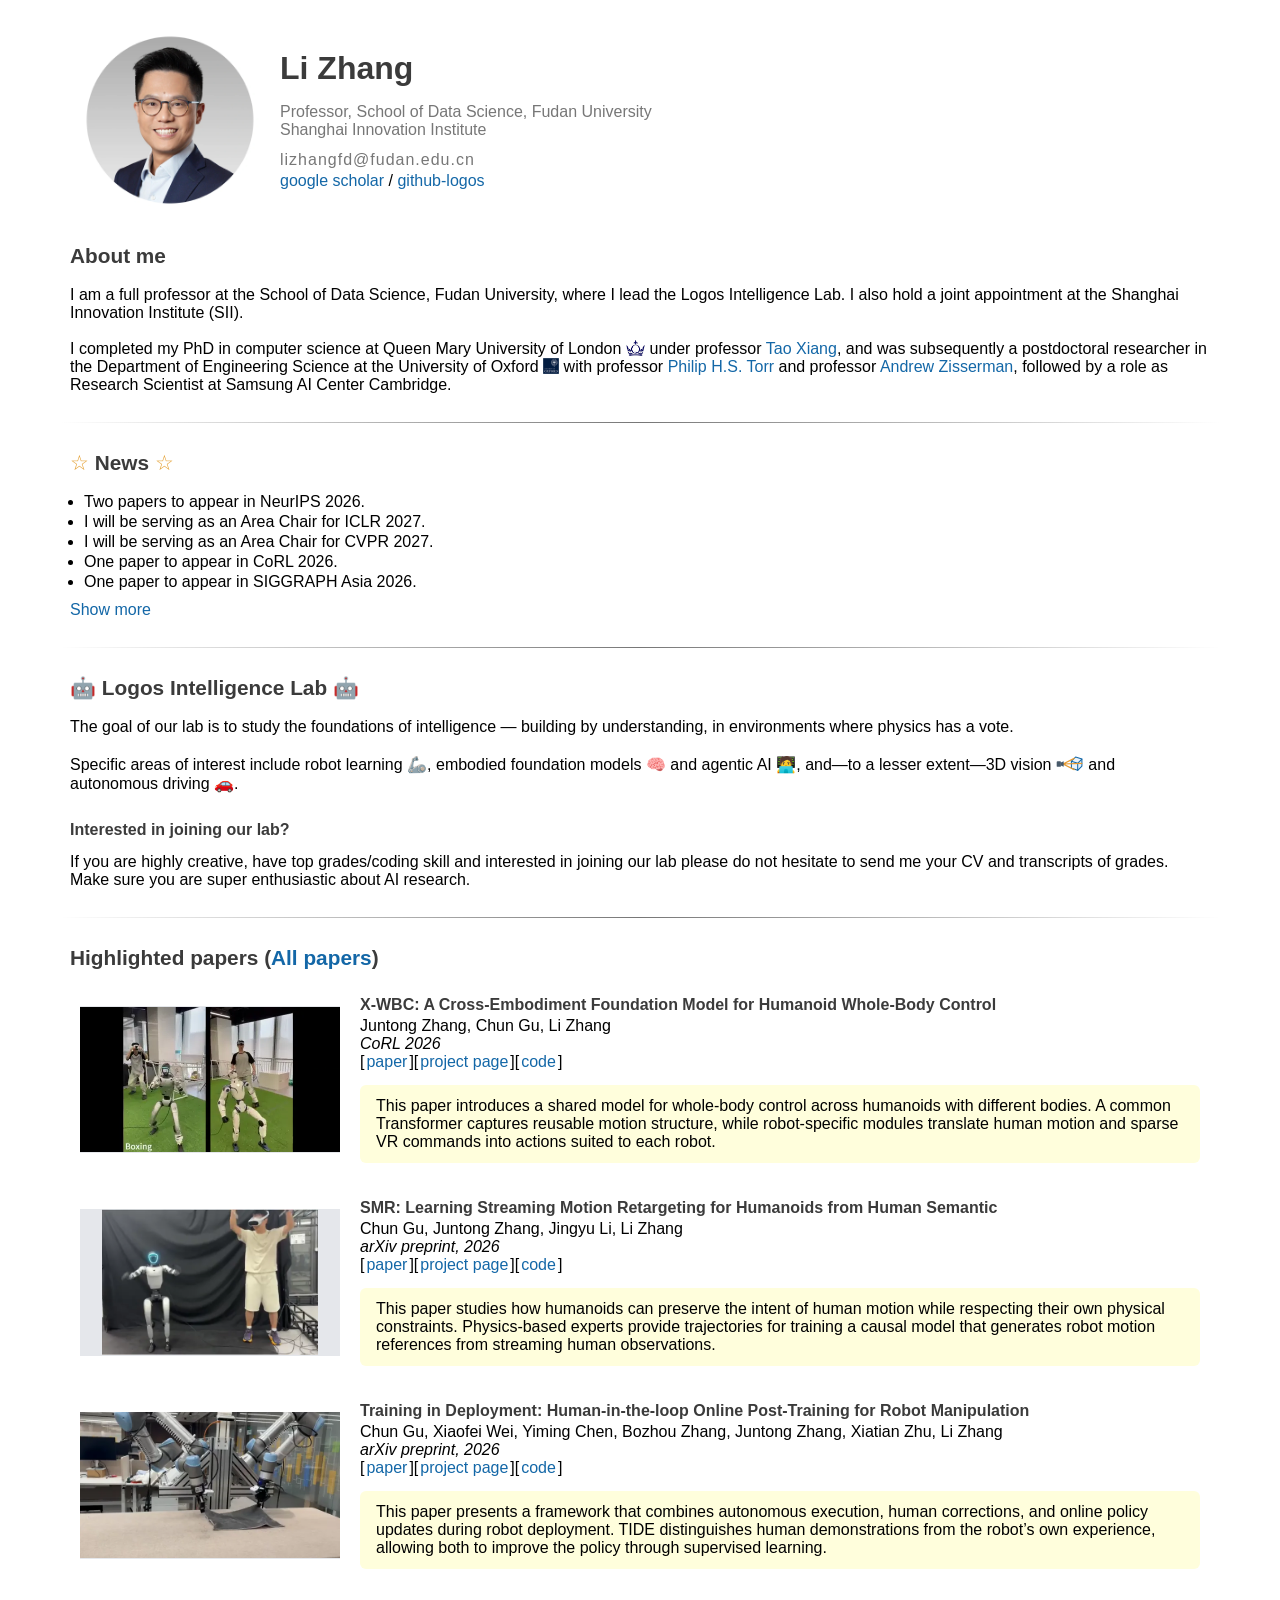
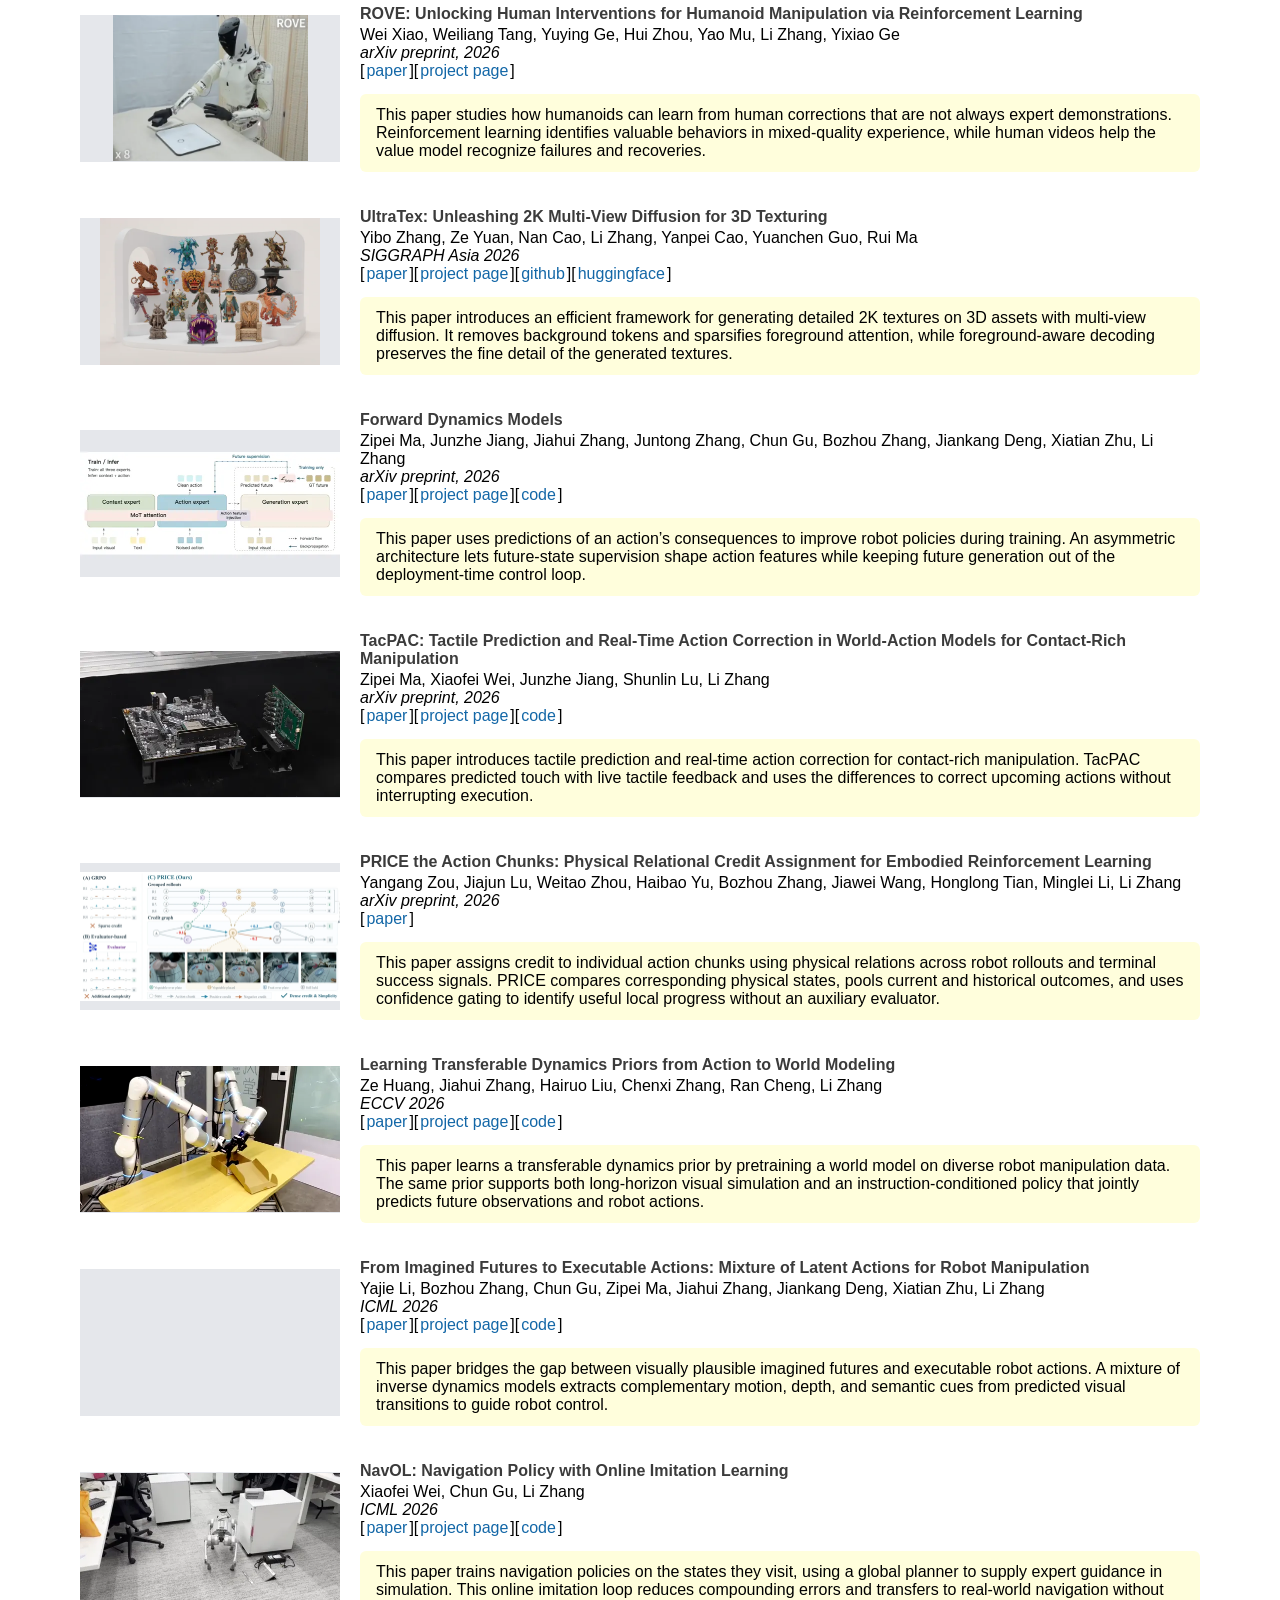
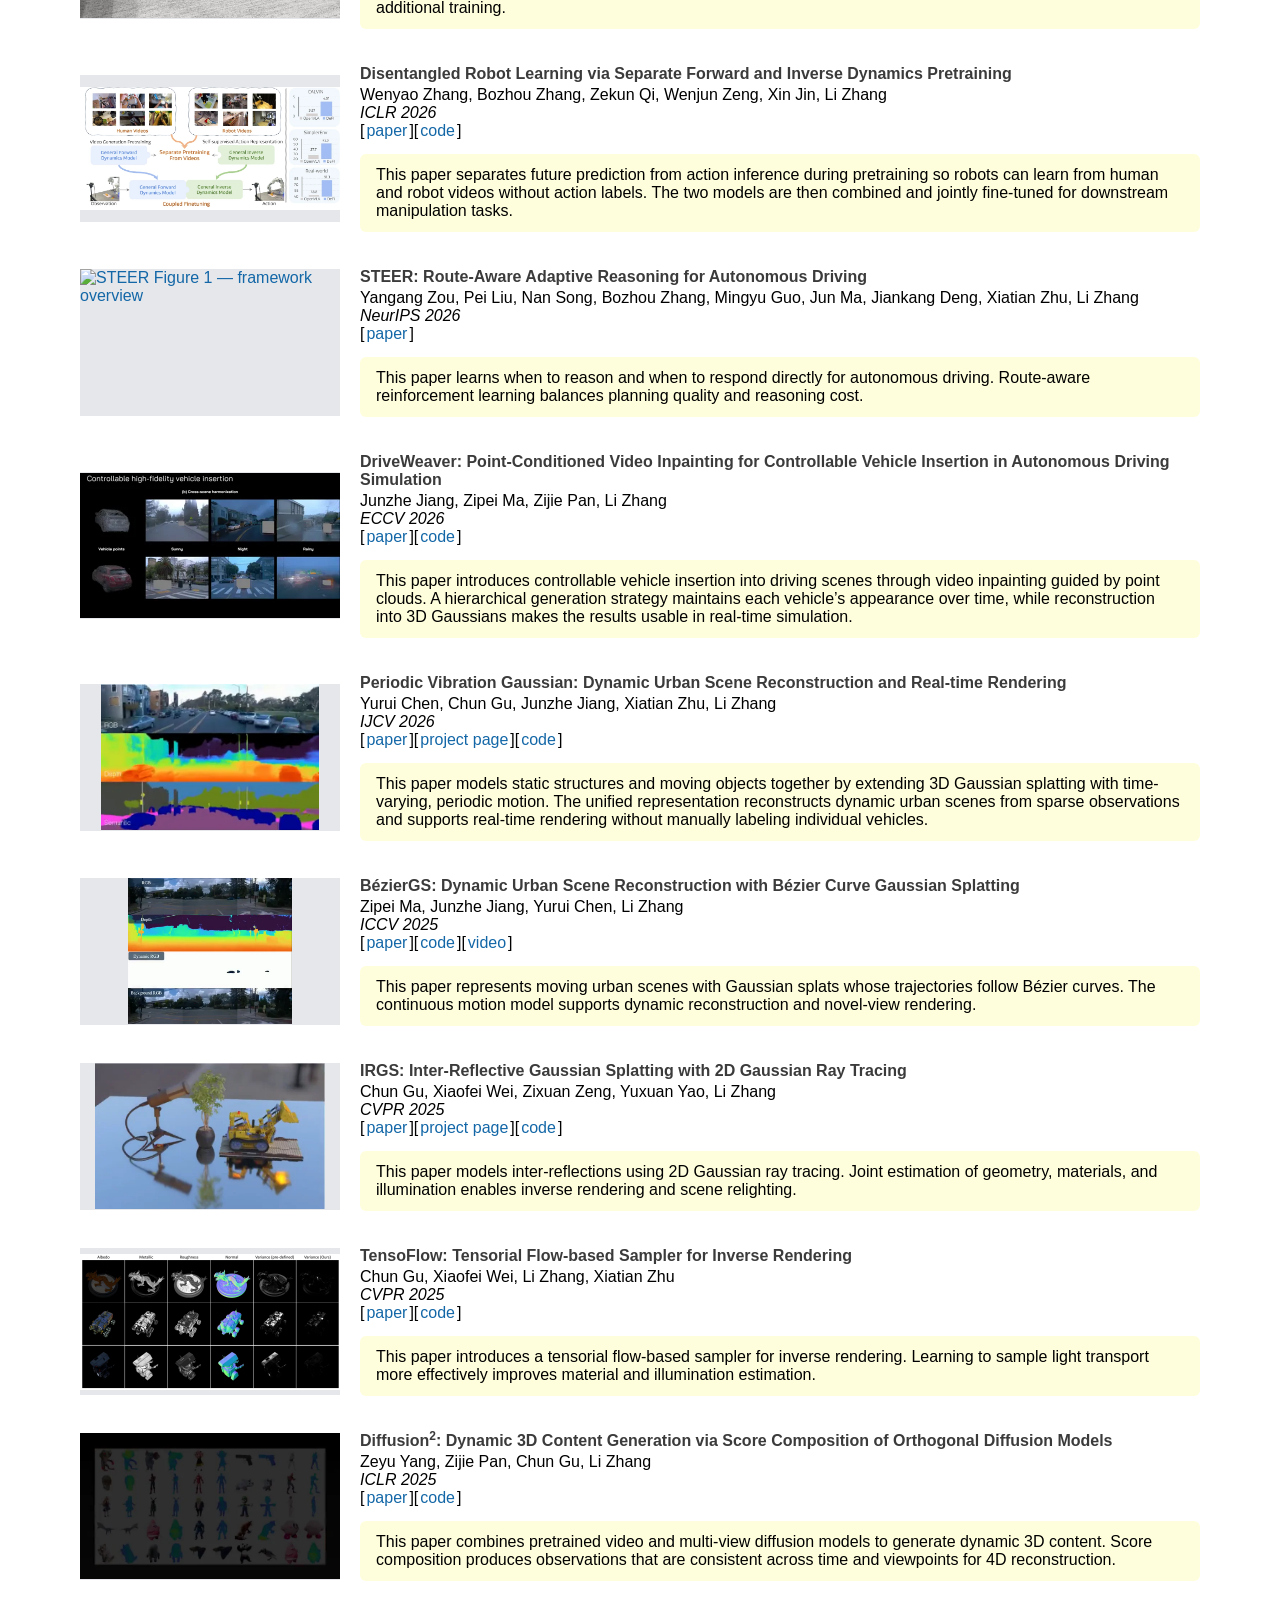
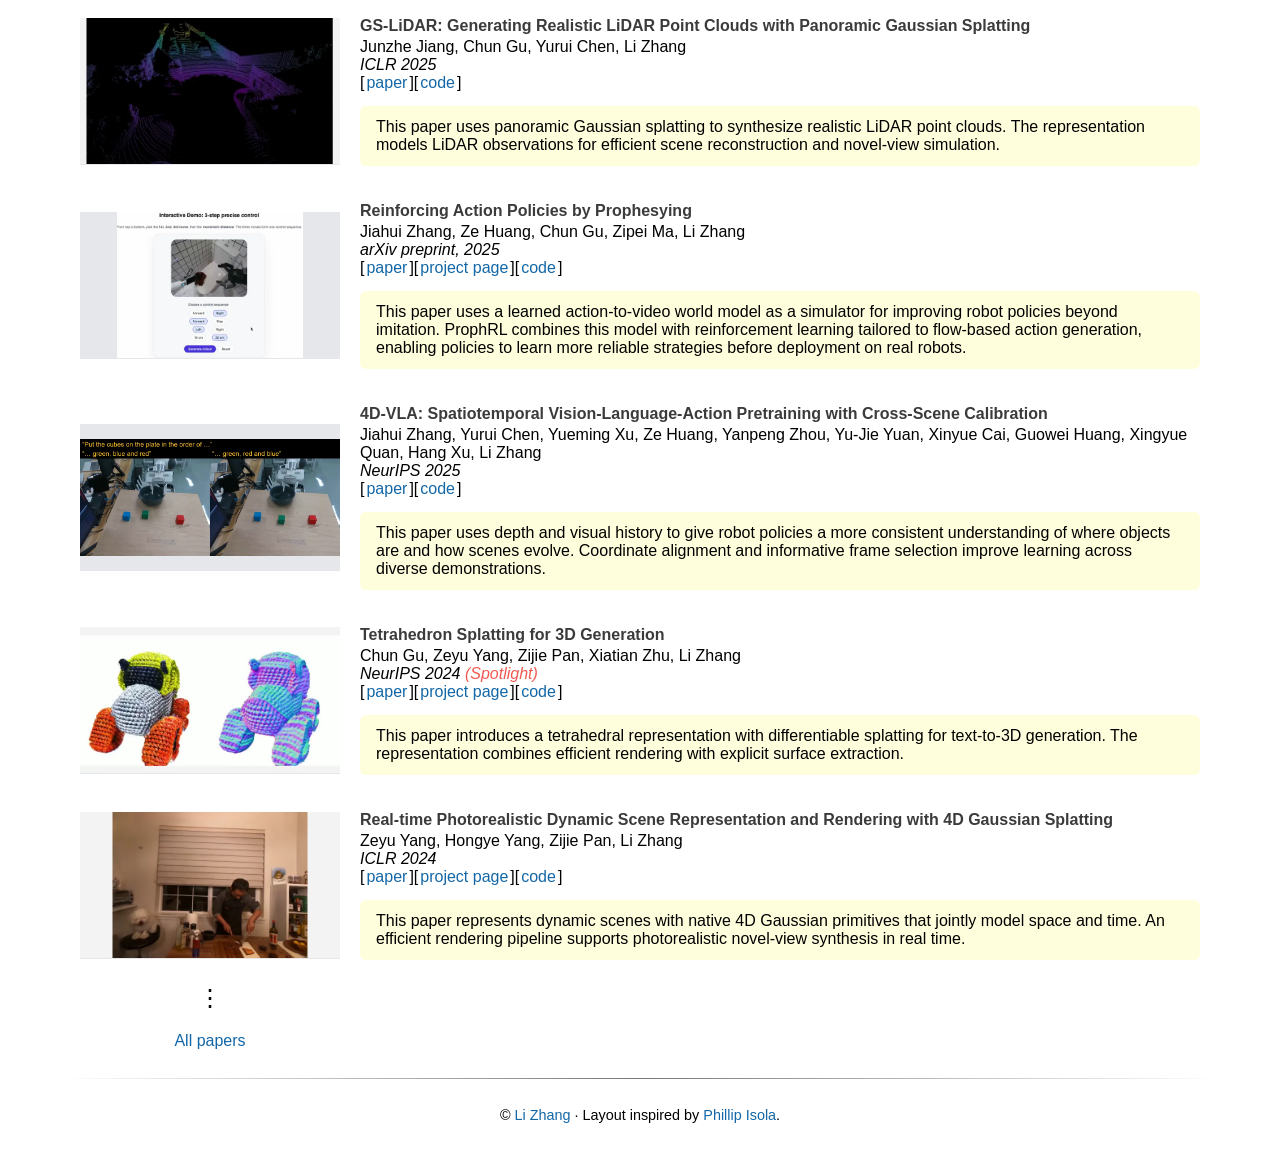
==== index.html @ 62f28c22 "Load video previews only when visible and update TensoFlow rendering" ====
<!doctype html>
<html lang="en">
<head>
<meta charset="utf-8"> <meta http-equiv="X-UA-Compatible" content="IE=edge"> <meta name="viewport" content="width=device-width, initial-scale=1.0">
<title> Li Zhang </title>
<meta name="description" content="Li Zhang, Professor at Fudan University and Shanghai Innovation Institute. Research in robotics, physical AI, and embodied intelligence.">
<meta name="HandheldFriendly" content="True">
<meta name="MobileOptimized" content="320">
<link rel="stylesheet" href="css/bootstrap.min.css">
<link rel="stylesheet" href="css/style.css?v=fdm-hover-20261022">
<link rel="shortcut icon" type="image/png" href="https://www.campaign.ox.ac.uk/image/oxford-logo.png">
<script src="js/publication-previews.js?v=visible-20261109" defer></script>
</head>

<body>
<main id="home" class="container-fluid homepage">
  <header class="profile" aria-label="Li Zhang's profile">
    <span class="profile-photo">
      <img class="profile-photo-original" src="assets/li-zhang.webp" alt="Li Zhang" width="180" height="180" fetchpriority="high">
      <img class="profile-photo-hover" src="assets/li-zhang-hover.png" alt="" aria-hidden="true" width="180" height="180">
    </span>
    <div class="profile-heading">
      <h1>Li Zhang</h1>
      <p class="profile-affiliation">Professor, School of Data Science, Fudan University<br>Shanghai Innovation Institute</p>
      <a class="profile-email" href="mailto:lizhangfd@fudan.edu.cn">lizhangfd@fudan.edu.cn</a>
      <nav class="profile-links" aria-label="Contact and profiles">
        <a href="https://scholar.google.com/citations?user=-wOTCE8AAAAJ&amp;hl=en" target="_blank" rel="noopener noreferrer">google scholar</a> / <a href="https://github.com/LogosIntelligenceLab" target="_blank" rel="noopener noreferrer">github-logos</a>
      </nav>
    </div>
  </header>
  <section class="about" aria-labelledby="about-heading">
    <h2 id="about-heading">About me</h2>
    <p>I am a full professor at the School of Data Science, Fudan University, where I lead the Logos Intelligence Lab. I also hold a joint appointment at the Shanghai Innovation Institute (SII).</p>
    <p>I completed my PhD in computer science at Queen Mary University of London <img class="institution-logo" src="assets/institutions/qmul-logo-cropped.svg" alt="Queen Mary University of London logo" width="19" height="16"> under professor <a href="https://scholar.google.com/citations?user=MeS5d4gAAAAJ&hl=en" target="_blank" rel="noopener noreferrer">Tao Xiang</a>, and was subsequently a postdoctoral researcher in the Department of Engineering Science at the University of Oxford <img class="institution-logo" src="assets/institutions/oxford-logo.png" alt="University of Oxford logo" width="16" height="16"> with professor <a href="https://scholar.google.com/citations?user=kPxa2w0AAAAJ&hl=en" target="_blank" rel="noopener noreferrer">Philip H.S. Torr</a> and professor <a href="https://scholar.google.com/citations?user=UZ5wscMAAAAJ&hl=en" target="_blank" rel="noopener noreferrer">Andrew Zisserman</a>, followed by a role as Research Scientist at Samsung AI Center Cambridge.</p>
  </section>
  <hr>
  <section class="news" aria-labelledby="news-heading">
    <h2 id="news-heading"><span aria-hidden="true">☆</span> News <span aria-hidden="true">☆</span></h2>
    <ul class="news-list">
      <li>Two papers to appear in NeurIPS 2026.</li>
      <li>I will be serving as an Area Chair for ICLR 2027.</li>
      <li>I will be serving as an Area Chair for CVPR 2027.</li>
      <li>One paper to appear in CoRL 2026.</li>
      <li>One paper to appear in SIGGRAPH Asia 2026.</li>
    </ul>
    <details class="news-more" id="news-more">
      <summary><span class="when-closed">Show more</span><span class="when-open">Show less</span></summary>
      <ul class="news-list">
      <li>I will be serving as a Senior Program Committee for AAAI 2027.</li>
      <li>I will be serving as an Area Chair for WACV 2026.</li>
      <li>Five papers to appear in ECCV 2026.</li>
      <li>Two papers to appear in ICML 2026.</li>
      <li>Two papers to appear in CVPR 2026.</li>
      <li>Three papers to appear in ICRA 2026.</li>
      <li>Three papers to appear in ICLR 2026.</li>
      <li>Two papers <a href="https://github.com/LogosIntelligenceLab/PVG" target="_blank" rel="noopener noreferrer">PVG</a> and <a href="https://github.com/LogosIntelligenceLab/PARTNER" target="_blank" rel="noopener noreferrer">PARTNER</a> are accepted by IJCV.</li>
      <li>I will be serving as an Area Chair for ECCV 2026.</li>
      <li>Our work <a href="https://github.com/LogosIntelligenceLab/Efficient4D" target="_blank" rel="noopener noreferrer">Efficient4D</a> is accepted by IJCV.</li>
      <li>One paper to appear in AAAI 2026.</li>
      <li>Our work <a href="https://brain-3d.github.io/" target="_blank" rel="noopener noreferrer">Brain3D</a> is accepted by IJCV.</li>
      <li>Five papers to appear in NeurIPS 2025.</li>
      <li>Our work <a href="https://github.com/LogosIntelligenceLab/RoadNet" target="_blank" rel="noopener noreferrer">RoadNetTransformer</a> is accepted by TPAMI.</li>
      <li>I will be serving as an Area Chair for CVPR 2026.</li>
      </ul>
    </details>
<!-- <li> Promoted to Full Professor in December 2024.</li>  -->
<!-- <li> One paper to appear in ACM MM 2025.</li>
<li> Two papers to appear in ICCV 2025.</li>
<li> One paper to appear in ACL 2025.</li>
<li> Our work <a href="https://github.com/LogosIntelligenceLab/DeepInteraction" target="_blank" rel="noopener noreferrer">DeepInteraction++</a> is accepted by TPAMI.
<li> Elsevier Highly Cited Chinese Researchers.</li>
<li> Our work <a href="https://arxiv.org/abs/2404.14671" target="_blank" rel="noopener noreferrer">LaneCorrect</a> is accepted by IJCV.
<li> Five papers to appear in CVPR 2025.</li>
<li> Our work <a href="https://github.com/LogosIntelligenceLab/PDS" target="_blank" rel="noopener noreferrer">PDS</a> is accepted by IJCV.
<li> I will be serving as an Area Chair for <a href="https://neurips.cc/" target="_blank" rel="noopener noreferrer">NeurIPS 2025</a>.</li>
<li> Our work on autonomous driving simulation <a href="https://logosintelligencelab.github.io/S-NeRF/" target="_blank" rel="noopener noreferrer">S-NeRF++</a> is accepted by IEEE TPAMI.</li>
<li> Four papers to appear in ICLR 2025.</li>
<li> Our work <a href="https://arxiv.org/abs/2301.13156" target="_blank" rel="noopener noreferrer">SeaFormer++</a> is accepted by IJCV.
<li> One paper to appear in ICASSP 2025.</li>
<li> Five papers (2 Spotlights and 3 Posters) to appear in NeurIPS 2024.</li>
<li> I will be serving as an Area Chair for <a href="https://cvpr.thecvf.com" target="_blank" rel="noopener noreferrer">CVPR 2025</a>.</li>  -->
<!-- <li> Three papers to appear in ECCV 2024.</li>
<li> Our work <a href="https://github.com/LogosIntelligenceLab/SETR" target="_bla nk">SETR</a> is accepted by IJCV.</li>
<li> One paper to appear in IROS 2024 as oral presentation. </li>
<li> Two papers are accepted by IEEE RAL. </li>
<li> I will be serving as an Area Chair for <a href="https://nips.cc/" target="_blank" rel="noopener noreferrer">NeurIPS 2024</a>.</li>
<li> Our work <a href="https://github.com/LogosIntelligenceLab/SOFT" target="_blank" rel="noopener noreferrer">SOFT</a> is accepted by IJCV.</li>
<li> Three papers to appear in ICLR 2024.</li>
<li> Appointed as Associate Editor (AE) for Pattern Recognition.</li>
<li> Two papers (1 Oral and 1 Poster) to appear in AAAI 2024.</li> 	 -->
<!-- <li> Two papers (1 Oral and 1 Poster) to appear in ICCV 2023.</li>
<li> I will be serving as an Area Chair for <a href="https://cvpr.thecvf.com/Conferences/2024" target="_blank" rel="noopener noreferrer">CVPR 2024</a>.</li>
<li> One paper to appear in IROS 2023.</li>
<li> One paper is accepted by Machine Vision and Applications.</li>
<li> I will be serving as an Area Chair for <a href="https://nips.cc/" target="_blank" rel="noopener noreferrer">NeurIPS 2023</a>.</li>
<li> Two papers (1 Highlight and 1 Poster) to appear in CVPR 2023.</li>
<li> Two papers to appear in ICLR 2023.</li>
<li> <font color="#FF0000">Call for papers!</font> We are orgnising a <a href="https://e2ead.github.io/2023.html" target="_blank" rel="noopener noreferrer">CVPR 2023 workshop</a> on End-to-End Autonomous Driving: Perception, Prediction, Planning and Simulation.</li>
<li> One paper (Oral) to appear in AAAI 2023.</li>
<li> I will be serving as an Area Chair for <a href="https://cvpr2023.thecvf.com" target="_blank" rel="noopener noreferrer">CVPR 2023</a>.</li>
<li> I will be talking at <a href="https://ccai.caai.cn/#guest" target="_blank" rel="noopener noreferrer">CCAI</a> 2022 and <a href="http://www.prcv.cn/web/#/home" target="_blank" rel="noopener noreferrer">PRCV</a> 2022.</li>
<li> One paper (Spotlight) to appear in NeurIPS 2022.</li>
<li> Our work <a href="https://github.com/LogosIntelligenceLab/DGMN2" target="_blank" rel="noopener noreferrer">DGMN</a> is accepted by IEEE TPAMI.</li>
<li> Four papers to appear in ECCV 2022.</li>
<li> Our DeepInteraction is ranked 1st at the <span class="distinction">nuScenes 3D detection</span> <a href="https://nuscenes.org/object-detection?externalData=all&mapData=all&modalities=Any" target="_blank" rel="noopener noreferrer">leaderboard</a>.</li>
<li> Our work SiamMask is accepted by IEEE TPAMI.</li>
<li> One paper to appear in CVPR 2022.</li>
<li> Our work <a href="https://logosintelligencelab.github.io/SETR/" target="_blank" rel="noopener noreferrer">SETR</a> is ranked second at the <a href="https://resources.paperdigest.org/2022/02/most-influential-cvpr-papers-2022-02/" target="_blank" rel="noopener noreferrer">most influential CVPR papers</a>.</li>
<li> Two papers (1 Spotlight and 1 Poster) to appear in NeurIPS 2021.</li>  -->
<!-- <li> Three papers to appear in ICCV 2021.</li>
<li> Two papers are accepted by IEEE TIP.</li>
<li> One paper is accepted by IEEE TPAMI.</li>
<li> Elected to the <span class="distinction">Shanghai Science & Technology 35 Under 35</span>.</li>
<li> Four papers to appear in CVPR 2021.</li>  -->
<!-- <li> Rank 1st on the test set of <a href="http://sceneparsing.csail.mit.edu/eval/leaderboard.php" target="_blank" rel="noopener noreferrer">MIT Scene Parsing Benchmark ADE20K</a>.</li>
<li> One paper to appear in AAAI 2021.</li>
<li> Two papers (1 Oral and 1 Poster) to appear in ACCV 2020.</li>
<li> One paper to appear in ACM MM 2020.</li>
<li> Three papers (1 Spotlight and 2 Posters) to appear in ECCV 2020.</li>
<li> Our team (SAIC, Cambridge) win 3rd (Seen) and 6th (Unseen) in <a href="https://epic-kitchens.github.io/2020-55.html#results" target="_blank" rel="noopener noreferrer">EPIC-Kitchens challenges 2020</a>.</li>
<li> Four papers (1 Oral and 3 Posters) to appear in CVPR 2020.</li>  -->
  </section>
  <hr>
  <section class="research-group" id="ResearchGroup" aria-labelledby="group-heading">
    <h2 id="group-heading"><span aria-hidden="true">🤖</span> Logos Intelligence Lab <span aria-hidden="true">🤖</span></h2>
    <p>The goal of our lab is to study the foundations of intelligence — building by understanding, in environments where physics has a vote.</p>
    <p>Specific areas of interest include <span class="interest-topic">robot learning <span aria-hidden="true">🦾</span></span>, embodied foundation <span class="interest-topic">models <span aria-hidden="true">🧠</span></span> and <span class="interest-topic">agentic AI <span aria-hidden="true">🧑‍💻</span></span>, and—to a lesser extent—<span class="interest-topic">3D vision <img class="interest-nerf" src="assets/nerf-rays.svg" alt="" aria-hidden="true" width="28" height="20"></span> and <span class="interest-topic">autonomous driving <span aria-hidden="true">🚗</span></span>.</p>
    <div class="join-group" aria-labelledby="join-heading">
      <h3 id="join-heading">Interested in joining our lab?</h3>
      <p>If you are highly creative, have top grades/coding skill and interested in joining our lab please do not hesitate to send me your CV and transcripts of grades.<br>
      Make sure you are super enthusiastic about AI research.</p>
    </div>
  </section>
  <hr>
  <section class="selected-publications" aria-labelledby="publications">
    <div class="section-heading">
      <h2 id="publications">Highlighted papers <span class="all-papers">(<a class="full-list-link" href="publications.html">All papers</a>)</span></h2>
    </div>
    <article class="publication" id="x-wbc">
      <a class="publication-preview" href="https://logosintelligencelab.github.io/x-wbc/" target="_blank" rel="noopener noreferrer" aria-label="View X-WBC: A Cross-Embodiment Foundation Model for Humanoid Whole-Body Control"><video class="publication-image" width="260" height="146" muted loop playsinline preload="none" poster="assets/publications/x-wbc-poster.webp" aria-label="X-WBC humanoid boxing and football demo"><source data-src="assets/publications/x-wbc-preview-10s.mp4" type="video/mp4"></video></a>
      <div class="publication-details">
        <h3><a href="https://logosintelligencelab.github.io/x-wbc/" target="_blank" rel="noopener noreferrer">X-WBC: A Cross-Embodiment Foundation Model for Humanoid Whole-Body Control</a></h3>
        <p class="publication-authors">Juntong Zhang, Chun Gu, Li Zhang</p>
        <p class="publication-venue">CoRL 2026</p>
        <p class="publication-links">[<a href="https://arxiv.org/abs/2609.15213" target="_blank" rel="noopener noreferrer">paper</a>][<a href="https://logosintelligencelab.github.io/x-wbc/" target="_blank" rel="noopener noreferrer">project page</a>][<a href="https://github.com/LogosIntelligenceLab/x-wbc" target="_blank" rel="noopener noreferrer">code</a>]</p>
        <p class="publication-summary">This paper introduces a shared model for whole-body control across humanoids with different bodies. A common Transformer captures reusable motion structure, while robot-specific modules translate human motion and sparse VR commands into actions suited to each robot.</p>
      </div>
    </article>
    <article class="publication" id="smr">
      <div class="publication-preview publication-video">
        <a class="publication-media-link" href="https://logosintelligencelab.github.io/SMR/" target="_blank" rel="noopener noreferrer" aria-label="View SMR: Learning Streaming Motion Retargeting for Humanoids from Human Semantic">
          <video class="publication-image" width="260" height="146" muted loop playsinline preload="none" poster="assets/publications/smr-poster.webp" aria-label="SMR: Learning Streaming Motion Retargeting for Humanoids from Human Semantic">
          <source data-src="assets/publications/smr-preview-9s.mp4" type="video/mp4">

        </video>
        </a>
      </div>
      <div class="publication-details">
        <h3><a href="https://logosintelligencelab.github.io/SMR/" target="_blank" rel="noopener noreferrer">SMR: Learning Streaming Motion Retargeting for Humanoids from Human Semantic</a></h3>
        <p class="publication-authors">Chun Gu, Juntong Zhang, Jingyu Li, Li Zhang</p>
        <p class="publication-venue">arXiv preprint, 2026</p>
        <p class="publication-links">[<a href="https://logosintelligencelab.github.io/SMR/paper.pdf" target="_blank" rel="noopener noreferrer">paper</a>][<a href="https://logosintelligencelab.github.io/SMR/" target="_blank" rel="noopener noreferrer">project page</a>][<a href="https://github.com/LogosIntelligenceLab/SMR" target="_blank" rel="noopener noreferrer">code</a>]</p>
        <p class="publication-summary">This paper studies how humanoids can preserve the intent of human motion while respecting their own physical constraints. Physics-based experts provide trajectories for training a causal model that generates robot motion references from streaming human observations.</p>
      </div>
    </article>
    <article class="publication" id="tide">
      <a class="publication-preview" href="https://logosintelligencelab.github.io/TIDE/" target="_blank" rel="noopener noreferrer" aria-label="View Training in Deployment: Human-in-the-loop Online Post-Training for Robot Manipulation"><video class="publication-image" width="260" height="146" muted loop playsinline preload="none" poster="assets/publications/tide-poster.webp" aria-label="TIDE — homepage towel-folding demonstration"><source data-src="assets/publications/tide-preview-8s.mp4" type="video/mp4"></video></a>
      <div class="publication-details">
        <h3><a href="https://logosintelligencelab.github.io/TIDE/" target="_blank" rel="noopener noreferrer">Training in Deployment: Human-in-the-loop Online Post-Training for Robot Manipulation</a></h3>
        <p class="publication-authors">Chun Gu, Xiaofei Wei, Yiming Chen, Bozhou Zhang, Juntong Zhang, Xiatian Zhu, Li Zhang</p>
        <p class="publication-venue">arXiv preprint, 2026</p>
        <p class="publication-links">[<a href="https://logosintelligencelab.github.io/TIDE/static/papers/TIDE.pdf" target="_blank" rel="noopener noreferrer">paper</a>][<a href="https://logosintelligencelab.github.io/TIDE/" target="_blank" rel="noopener noreferrer">project page</a>][<a href="https://github.com/LogosIntelligenceLab/TIDE" target="_blank" rel="noopener noreferrer">code</a>]</p>
        <p class="publication-summary">This paper presents a framework that combines autonomous execution, human corrections, and online policy updates during robot deployment. TIDE distinguishes human demonstrations from the robot’s own experience, allowing both to improve the policy through supervised learning.</p>
      </div>
    </article>
    <article class="publication" id="rove">
      <div class="publication-preview publication-video">
        <a class="publication-media-link" href="https://xpeng-robotics.github.io/rove/" target="_blank" rel="noopener noreferrer" aria-label="View ROVE: Unlocking Human Interventions for Humanoid Manipulation via Reinforcement Learning">
          <video class="publication-image" width="260" height="146" muted loop playsinline preload="none" poster="assets/publications/rove-poster.webp" aria-label="ROVE: Unlocking Human Interventions for Humanoid Manipulation via Reinforcement Learning">
          <source data-src="assets/publications/rove-preview-8s.mp4" type="video/mp4">

        </video>
        </a>
      </div>
      <div class="publication-details">
        <h3><a href="https://xpeng-robotics.github.io/rove/" target="_blank" rel="noopener noreferrer">ROVE: Unlocking Human Interventions for Humanoid Manipulation via Reinforcement Learning</a></h3>
        <p class="publication-authors">Wei Xiao, Weiliang Tang, Yuying Ge, Hui Zhou, Yao Mu, Li Zhang, Yixiao Ge</p>
        <p class="publication-venue">arXiv preprint, 2026</p>
        <p class="publication-links">[<a href="https://arxiv.org/abs/2606.17011" target="_blank" rel="noopener noreferrer">paper</a>][<a href="https://xpeng-robotics.github.io/rove/" target="_blank" rel="noopener noreferrer">project page</a>]</p>
        <p class="publication-summary">This paper studies how humanoids can learn from human corrections that are not always expert demonstrations. Reinforcement learning identifies valuable behaviors in mixed-quality experience, while human videos help the value model recognize failures and recoveries.</p>
      </div>
    </article>
    <article class="publication" id="ultratex">
      <a class="publication-preview" href="https://yiboz2001.github.io/UltraTex/" target="_blank" rel="noopener noreferrer" aria-label="View UltraTex: Unleashing 2K Multi-View Diffusion for 3D Texturing"><img class="publication-image" src="assets/publications/ultratex.webp" alt="Gallery of 3D assets textured by UltraTex" width="260" height="146" loading="lazy"></a>
      <div class="publication-details">
        <h3><a href="https://yiboz2001.github.io/UltraTex/" target="_blank" rel="noopener noreferrer">UltraTex: Unleashing 2K Multi-View Diffusion for 3D Texturing</a></h3>
        <p class="publication-authors">Yibo Zhang, Ze Yuan, Nan Cao, Li Zhang, Yanpei Cao, Yuanchen Guo, Rui Ma</p>
        <p class="publication-venue">SIGGRAPH Asia 2026</p>
        <p class="publication-links">[<a href="https://arxiv.org/abs/2609.23169" target="_blank" rel="noopener noreferrer">paper</a>][<a href="https://yiboz2001.github.io/UltraTex/" target="_blank" rel="noopener noreferrer">project page</a>][<a href="https://github.com/yiboz2001/UltraTex" target="_blank" rel="noopener noreferrer">github</a>][<a href="https://huggingface.co/datasets/YiboZhang2001/G-buffer-TexVerse" target="_blank" rel="noopener noreferrer">huggingface</a>]</p>
        <p class="publication-summary">This paper introduces an efficient framework for generating detailed 2K textures on 3D assets with multi-view diffusion. It removes background tokens and sparsifies foreground attention, while foreground-aware decoding preserves the fine detail of the generated textures.</p>
      </div>
    </article>
    <article class="publication" id="fdm">
      <a class="publication-preview" href="https://logosintelligencelab.github.io/FDM/#pipeline-detail" target="_blank" rel="noopener noreferrer" aria-label="View FDM pipeline animation and four-policy drawer-packing comparison">
        <video class="publication-image" width="1280" height="720" muted loop playsinline preload="none" poster="assets/publications/fdm-poster.webp" aria-label="Animated FDM MoT pipeline followed by drawer packing comparison: FDM w/ VLM (Ours), FDM w/ VGM (Ours), pi 0.5, and FastWAM-Joint">
          <source data-src="assets/publications/fdm-overview-comparison.mp4" type="video/mp4">
        </video>
      </a>
      <div class="publication-details">
        <h3><a href="https://logosintelligencelab.github.io/FDM/" target="_blank" rel="noopener noreferrer">Forward Dynamics Models</a></h3>
        <p class="publication-authors">Zipei Ma, Junzhe Jiang, Jiahui Zhang, Juntong Zhang, Chun Gu, Bozhou Zhang, Jiankang Deng, Xiatian Zhu, Li Zhang</p>
        <p class="publication-venue">arXiv preprint, 2026</p>
        <p class="publication-links">[<a href="https://arxiv.org/abs/2610.13117" target="_blank" rel="noopener noreferrer">paper</a>][<a href="https://logosintelligencelab.github.io/FDM/" target="_blank" rel="noopener noreferrer">project page</a>][<a href="https://github.com/LogosIntelligenceLab/FDM" target="_blank" rel="noopener noreferrer">code</a>]</p>
        <p class="publication-summary">This paper uses predictions of an action’s consequences to improve robot policies during training. An asymmetric architecture lets future-state supervision shape action features while keeping future generation out of the deployment-time control loop.</p>
      </div>
    </article>
    <article class="publication" id="tacpac">
      <div class="publication-preview publication-video">
        <a class="publication-media-link" href="https://logosintelligencelab.github.io/TacPAC/" target="_blank" rel="noopener noreferrer" aria-label="View TacPAC: Tactile Prediction and Real-Time Action Correction in World-Action Models for Contact-Rich Manipulation">
          <video class="publication-image" width="260" height="146" muted loop playsinline preload="none" poster="assets/publications/tacpac-poster.webp" aria-label="TacPAC — complete expansion-card insertion task, from grasping to insertion and release">
            <source data-src="assets/publications/tacpac-complete-task.mp4" type="video/mp4">
          </video>
        </a>
      </div>
      <div class="publication-details">
        <h3><a href="https://logosintelligencelab.github.io/TacPAC/" target="_blank" rel="noopener noreferrer">TacPAC: Tactile Prediction and Real-Time Action Correction in World-Action Models for Contact-Rich Manipulation</a></h3>
        <p class="publication-authors">Zipei Ma, Xiaofei Wei, Junzhe Jiang, Shunlin Lu, Li Zhang</p>
        <p class="publication-venue">arXiv preprint, 2026</p>
        <p class="publication-links">[<a href="https://arxiv.org/abs/2609.05266" target="_blank" rel="noopener noreferrer">paper</a>][<a href="https://logosintelligencelab.github.io/TacPAC/" target="_blank" rel="noopener noreferrer">project page</a>][<a href="https://github.com/LogosIntelligenceLab/TacPAC" target="_blank" rel="noopener noreferrer">code</a>]</p>
        <p class="publication-summary">This paper introduces tactile prediction and real-time action correction for contact-rich manipulation. TacPAC compares predicted touch with live tactile feedback and uses the differences to correct upcoming actions without interrupting execution.</p>
      </div>
    </article>
    <article class="publication" id="price">
      <a class="publication-preview" href="https://arxiv.org/abs/2609.38890" target="_blank" rel="noopener noreferrer" aria-label="View PRICE the Action Chunks: Physical Relational Credit Assignment for Embodied Reinforcement Learning"><img class="publication-image" src="assets/publications/price-figure1.webp" alt="PRICE Figure 1: assigning local action-chunk credit by comparing physically corresponding states across robot rollouts" width="1040" height="517" loading="lazy"></a>
      <div class="publication-details">
        <h3><a href="https://arxiv.org/abs/2609.38890" target="_blank" rel="noopener noreferrer">PRICE the Action Chunks: Physical Relational Credit Assignment for Embodied Reinforcement Learning</a></h3>
        <p class="publication-authors">Yangang Zou, Jiajun Lu, Weitao Zhou, Haibao Yu, Bozhou Zhang, Jiawei Wang, Honglong Tian, Minglei Li, Li Zhang</p>
        <p class="publication-venue">arXiv preprint, 2026</p>
        <p class="publication-links">[<a href="https://arxiv.org/abs/2609.38890" target="_blank" rel="noopener noreferrer">paper</a>]</p>
        <p class="publication-summary">This paper assigns credit to individual action chunks using physical relations across robot rollouts and terminal success signals. PRICE compares corresponding physical states, pools current and historical outcomes, and uses confidence gating to identify useful local progress without an auxiliary evaluator.</p>
      </div>
    </article>
    <article class="publication" id="a2world">
      <a class="publication-preview" href="https://logosintelligencelab.github.io/A2World/" target="_blank" rel="noopener noreferrer" aria-label="View Learning Transferable Dynamics Priors from Action to World Modeling"><video class="publication-image" width="260" height="146" muted loop playsinline preload="none" poster="assets/publications/a2world-chain-poster.webp" aria-label="A2World — Put chain in the box, real-world execution"><source data-src="assets/publications/a2world-chain-preview-8s.mp4" type="video/mp4"></video></a>
      <div class="publication-details">
        <h3><a href="https://logosintelligencelab.github.io/A2World/" target="_blank" rel="noopener noreferrer">Learning Transferable Dynamics Priors from Action to World Modeling</a></h3>
        <p class="publication-authors">Ze Huang, Jiahui Zhang, Hairuo Liu, Chenxi Zhang, Ran Cheng, Li Zhang</p>
        <p class="publication-venue">ECCV 2026</p>
        <p class="publication-links">[<a href="https://arxiv.org/abs/2606.29501" target="_blank" rel="noopener noreferrer">paper</a>][<a href="https://logosintelligencelab.github.io/A2World/" target="_blank" rel="noopener noreferrer">project page</a>][<a href="https://github.com/LogosIntelligenceLab/A2World" target="_blank" rel="noopener noreferrer">code</a>]</p>
        <p class="publication-summary">This paper learns a transferable dynamics prior by pretraining a world model on diverse robot manipulation data. The same prior supports both long-horizon visual simulation and an instruction-conditioned policy that jointly predicts future observations and robot actions.</p>
      </div>
    </article>
    <article class="publication" id="mola">
      <div class="publication-preview publication-video">
        <a class="publication-media-link" href="https://logosintelligencelab.github.io/MoLA/" target="_blank" rel="noopener noreferrer" aria-label="View From Imagined Futures to Executable Actions: Mixture of Latent Actions for Robot Manipulation">
          <video class="publication-image" width="260" height="146" muted loop playsinline preload="none" aria-label="MoLA — real-world UR5e manipulation demo">
          <source data-src="assets/publications/mola-demo-5s.mp4" type="video/mp4">

        </video>
        </a>
      </div>
      <div class="publication-details">
        <h3><a href="https://logosintelligencelab.github.io/MoLA/" target="_blank" rel="noopener noreferrer">From Imagined Futures to Executable Actions: Mixture of Latent Actions for Robot Manipulation</a></h3>
        <p class="publication-authors">Yajie Li, Bozhou Zhang, Chun Gu, Zipei Ma, Jiahui Zhang, Jiankang Deng, Xiatian Zhu, Li Zhang</p>
        <p class="publication-venue">ICML 2026</p>
        <p class="publication-links">[<a href="https://arxiv.org/abs/2605.12167" target="_blank" rel="noopener noreferrer">paper</a>][<a href="https://logosintelligencelab.github.io/MoLA/" target="_blank" rel="noopener noreferrer">project page</a>][<a href="https://github.com/LogosIntelligenceLab/MoLA" target="_blank" rel="noopener noreferrer">code</a>]</p>
        <p class="publication-summary">This paper bridges the gap between visually plausible imagined futures and executable robot actions. A mixture of inverse dynamics models extracts complementary motion, depth, and semantic cues from predicted visual transitions to guide robot control.</p>
      </div>
    </article>
    <article class="publication" id="navol">
      <a class="publication-preview" href="https://logosintelligencelab.github.io/NavOL/" target="_blank" rel="noopener noreferrer" aria-label="View NavOL: Navigation Policy with Online Imitation Learning"><video class="publication-image" width="260" height="146" muted loop playsinline preload="none" poster="assets/publications/navol-poster.webp" aria-label="NavOL: Navigation Policy with Online Imitation Learning — demo"><source data-src="assets/publications/navol-preview-8s.mp4" type="video/mp4"></video></a>
      <div class="publication-details">
        <h3><a href="https://logosintelligencelab.github.io/NavOL/" target="_blank" rel="noopener noreferrer">NavOL: Navigation Policy with Online Imitation Learning</a></h3>
        <p class="publication-authors">Xiaofei Wei, Chun Gu, Li Zhang</p>
        <p class="publication-venue">ICML 2026</p>
        <p class="publication-links">[<a href="https://arxiv.org/abs/2605.11762" target="_blank" rel="noopener noreferrer">paper</a>][<a href="https://logosintelligencelab.github.io/NavOL/" target="_blank" rel="noopener noreferrer">project page</a>][<a href="https://github.com/WAboutMe/NavOL" target="_blank" rel="noopener noreferrer">code</a>]</p>
        <p class="publication-summary">This paper trains navigation policies on the states they visit, using a global planner to supply expert guidance in simulation. This online imitation loop reduces compounding errors and transfers to real-world navigation without additional training.</p>
      </div>
    </article>
    <article class="publication" id="defi">
      <a class="publication-preview" href="https://github.com/LogosIntelligenceLab/DeFi" target="_blank" rel="noopener noreferrer" aria-label="View Disentangled Robot Learning via Separate Forward and Inverse Dynamics Pretraining"><img class="publication-image" src="assets/publications/defi.webp" alt="Disentangled Robot Learning via Separate Forward and Inverse Dynamics Pretraining — project preview" width="260" height="146" loading="lazy"></a>
      <div class="publication-details">
        <h3><a href="https://github.com/LogosIntelligenceLab/DeFi" target="_blank" rel="noopener noreferrer">Disentangled Robot Learning via Separate Forward and Inverse Dynamics Pretraining</a></h3>
        <p class="publication-authors">Wenyao Zhang, Bozhou Zhang, Zekun Qi, Wenjun Zeng, Xin Jin, Li Zhang</p>
        <p class="publication-venue">ICLR 2026</p>
        <p class="publication-links">[<a href="https://arxiv.org/abs/2604.16391" target="_blank" rel="noopener noreferrer">paper</a>][<a href="https://github.com/LogosIntelligenceLab/DeFi" target="_blank" rel="noopener noreferrer">code</a>]</p>
        <p class="publication-summary">This paper separates future prediction from action inference during pretraining so robots can learn from human and robot videos without action labels. The two models are then combined and jointly fine-tuned for downstream manipulation tasks.</p>
      </div>
    </article>
    <article class="publication" id="steer">
      <a class="publication-preview" href="https://arxiv.org/abs/2611.00718" target="_blank" rel="noopener noreferrer" aria-label="View STEER: Route-Aware Adaptive Reasoning for Autonomous Driving"><img class="publication-image" src="assets/publications/steer-figure1.png" alt="STEER Figure 1 — framework overview" width="260" height="146" loading="lazy"></a>
      <div class="publication-details">
        <h3><a href="https://arxiv.org/abs/2611.00718" target="_blank" rel="noopener noreferrer">STEER: Route-Aware Adaptive Reasoning for Autonomous Driving</a></h3>
        <p class="publication-authors">Yangang Zou, Pei Liu, Nan Song, Bozhou Zhang, Mingyu Guo, Jun Ma, Jiankang Deng, Xiatian Zhu, Li Zhang</p>
        <p class="publication-venue">NeurIPS 2026</p>
        <p class="publication-links">[<a href="https://arxiv.org/abs/2611.00718" rel="noopener noreferrer" target="_blank">paper</a>]</p>
        <p class="publication-summary">This paper learns when to reason and when to respond directly for autonomous driving. Route-aware reinforcement learning balances planning quality and reasoning cost.</p>
      </div>
    </article>
    <article class="publication" id="driveweaver">
      <div class="publication-preview publication-video">
        <a class="publication-media-link" href="https://github.com/LogosIntelligenceLab/DriveWeaver" target="_blank" rel="noopener noreferrer" aria-label="View DriveWeaver: Point-Conditioned Video Inpainting for Controllable Vehicle Insertion in Autonomous Driving Simulation">
          <video class="publication-image" width="260" height="146" muted loop playsinline preload="none" poster="assets/publications/driveweaver-poster.webp" aria-label="DriveWeaver: vehicle insertion in sunny, nighttime, and rainy scenes">
            <source data-src="assets/publications/driveweaver-preview.mp4" type="video/mp4">
          </video>
        </a>
      </div>
      <div class="publication-details">
        <h3><a href="https://github.com/LogosIntelligenceLab/DriveWeaver" target="_blank" rel="noopener noreferrer">DriveWeaver: Point-Conditioned Video Inpainting for Controllable Vehicle Insertion in Autonomous Driving Simulation</a></h3>
        <p class="publication-authors">Junzhe Jiang, Zipei Ma, Zijie Pan, Li Zhang</p>
        <p class="publication-venue">ECCV 2026</p>
        <p class="publication-links">[<a href="https://arxiv.org/abs/2606.31918" target="_blank" rel="noopener noreferrer">paper</a>][<a href="https://github.com/LogosIntelligenceLab/DriveWeaver" target="_blank" rel="noopener noreferrer">code</a>]</p>
        <p class="publication-summary">This paper introduces controllable vehicle insertion into driving scenes through video inpainting guided by point clouds. A hierarchical generation strategy maintains each vehicle’s appearance over time, while reconstruction into 3D Gaussians makes the results usable in real-time simulation.</p>
      </div>
    </article>
    <article class="publication" id="pvg">
      <div class="publication-preview publication-video">
        <a class="publication-media-link" href="https://logosintelligencelab.github.io/PVG/" target="_blank" rel="noopener noreferrer" aria-label="View Periodic Vibration Gaussian: Dynamic Urban Scene Reconstruction and Real-time Rendering">
          <video class="publication-image" width="260" height="146" muted loop playsinline preload="none" poster="assets/publications/pvg-poster.webp" aria-label="Periodic Vibration Gaussian: Dynamic Urban Scene Reconstruction and Real-time Rendering">
          <source data-src="assets/publications/pvg-preview-4s.mp4" type="video/mp4">

        </video>
        </a>
      </div>
      <div class="publication-details">
        <h3><a href="https://logosintelligencelab.github.io/PVG/" target="_blank" rel="noopener noreferrer">Periodic Vibration Gaussian: Dynamic Urban Scene Reconstruction and Real-time Rendering</a></h3>
        <p class="publication-authors">Yurui Chen, Chun Gu, Junzhe Jiang, Xiatian Zhu, Li Zhang</p>
        <p class="publication-venue">IJCV 2026</p>
        <p class="publication-links">[<a href="https://arxiv.org/abs/2311.18561" target="_blank" rel="noopener noreferrer">paper</a>][<a href="https://logosintelligencelab.github.io/PVG/" target="_blank" rel="noopener noreferrer">project page</a>][<a href="https://github.com/LogosIntelligenceLab/PVG" target="_blank" rel="noopener noreferrer">code</a>]</p>
        <p class="publication-summary">This paper models static structures and moving objects together by extending 3D Gaussian splatting with time-varying, periodic motion. The unified representation reconstructs dynamic urban scenes from sparse observations and supports real-time rendering without manually labeling individual vehicles.</p>
      </div>
    </article>
    <article class="publication" id="beziergs">
      <a class="publication-preview" href="assets/publications/beziergs-separation-preview.mp4" aria-label="View BézierGS demo"><video class="publication-image" width="260" height="146" muted loop playsinline preload="none" poster="assets/publications/beziergs-separation-poster.webp" aria-label="BézierGS — RGB, depth, dynamic RGB and background RGB decomposition"><source data-src="assets/publications/beziergs-separation-preview.mp4" type="video/mp4"></video></a>
      <div class="publication-details">
        <h3><a href="https://arxiv.org/abs/2506.22099" target="_blank" rel="noopener noreferrer">BézierGS: Dynamic Urban Scene Reconstruction with Bézier Curve Gaussian Splatting</a></h3>
        <p class="publication-authors">Zipei Ma, Junzhe Jiang, Yurui Chen, Li Zhang</p>
        <p class="publication-venue">ICCV 2025</p>
        <p class="publication-links">[<a href="https://arxiv.org/abs/2506.22099" rel="noopener noreferrer" target="_blank">paper</a>][<a href="https://github.com/LogosIntelligenceLab/BezierGS" rel="noopener noreferrer" target="_blank">code</a>][<a href="assets/publications/beziergs-separation-preview.mp4" target="_blank" rel="noopener noreferrer">video</a>]</p>
        <p class="publication-summary">This paper represents moving urban scenes with Gaussian splats whose trajectories follow Bézier curves. The continuous motion model supports dynamic reconstruction and novel-view rendering.</p>
      </div>
    </article>
    <article class="publication" id="irgs">
      <a class="publication-preview" href="https://logosintelligencelab.github.io/IRGS/" target="_blank" rel="noopener noreferrer" aria-label="View IRGS: Inter-Reflective Gaussian Splatting with 2D Gaussian Ray Tracing"><video class="publication-image" width="260" height="146" muted loop playsinline preload="none" poster="assets/publications/irgs-left-poster.webp" aria-label="IRGS: Inter-Reflective Gaussian Splatting with 2D Gaussian Ray Tracing — overview"><source data-src="assets/publications/irgs-left-preview.mp4" type="video/mp4"></video></a>
      <div class="publication-details">
        <h3><a href="https://logosintelligencelab.github.io/IRGS/" target="_blank" rel="noopener noreferrer">IRGS: Inter-Reflective Gaussian Splatting with 2D Gaussian Ray Tracing</a></h3>
        <p class="publication-authors">Chun Gu, Xiaofei Wei, Zixuan Zeng, Yuxuan Yao, Li Zhang</p>
        <p class="publication-venue">CVPR 2025</p>
        <p class="publication-links">[<a href="https://arxiv.org/abs/2412.15867" rel="noopener noreferrer" target="_blank">paper</a>][<a href="https://logosintelligencelab.github.io/IRGS/" rel="noopener noreferrer" target="_blank">project page</a>][<a href="https://github.com/LogosIntelligenceLab/IRGS" rel="noopener noreferrer" target="_blank">code</a>]</p>
        <p class="publication-summary">This paper models inter-reflections using 2D Gaussian ray tracing. Joint estimation of geometry, materials, and illumination enables inverse rendering and scene relighting.</p>
      </div>
    </article>
    <article class="publication" id="tensoflow">
      <a class="publication-preview" href="https://arxiv.org/abs/2503.18328" target="_blank" rel="noopener noreferrer" aria-label="View TensoFlow: Tensorial Flow-based Sampler for Inverse Rendering"><img class="publication-image" src="assets/publications/tensoflow-rendering.webp" alt="TensoFlow — rendered material, geometry and sampling variance results" width="260" height="146" loading="lazy"></a>
      <div class="publication-details">
        <h3><a href="https://arxiv.org/abs/2503.18328" target="_blank" rel="noopener noreferrer">TensoFlow: Tensorial Flow-based Sampler for Inverse Rendering</a></h3>
        <p class="publication-authors">Chun Gu, Xiaofei Wei, Li Zhang, Xiatian Zhu</p>
        <p class="publication-venue">CVPR 2025</p>
        <p class="publication-links">[<a href="https://arxiv.org/abs/2503.18328" rel="noopener noreferrer" target="_blank">paper</a>][<a href="https://github.com/LogosIntelligenceLab/tensoflow" rel="noopener noreferrer" target="_blank">code</a>]</p>
        <p class="publication-summary">This paper introduces a tensorial flow-based sampler for inverse rendering. Learning to sample light transport more effectively improves material and illumination estimation.</p>
      </div>
    </article>
    <article class="publication" id="diffusion2">
      <a class="publication-preview" href="https://arxiv.org/abs/2404.02148" target="_blank" rel="noopener noreferrer" aria-label="View Diffusion2: Dynamic 3D Content Generation via Score Composition of Orthogonal Diffusion Models"><video class="publication-image" width="260" height="146" muted loop playsinline preload="none" poster="assets/publications/diffusion2-poster.webp" aria-label="Diffusion2: Dynamic 3D Content Generation via Score Composition of Orthogonal Diffusion Models — overview"><source data-src="assets/publications/diffusion2-preview.mp4" type="video/mp4"></video></a>
      <div class="publication-details">
        <h3><a href="https://arxiv.org/abs/2404.02148" target="_blank" rel="noopener noreferrer">Diffusion<sup>2</sup>: Dynamic 3D Content Generation via Score Composition of Orthogonal Diffusion Models</a></h3>
        <p class="publication-authors">Zeyu Yang, Zijie Pan, Chun Gu, Li Zhang</p>
        <p class="publication-venue">ICLR 2025</p>
        <p class="publication-links">[<a href="https://arxiv.org/abs/2404.02148" rel="noopener noreferrer" target="_blank">paper</a>][<a href="https://github.com/LogosIntelligenceLab/diffusion-square" rel="noopener noreferrer" target="_blank">code</a>]</p>
        <p class="publication-summary">This paper combines pretrained video and multi-view diffusion models to generate dynamic 3D content. Score composition produces observations that are consistent across time and viewpoints for 4D reconstruction.</p>
      </div>
    </article>
    <article class="publication" id="gs-lidar">
      <a class="publication-preview" href="https://arxiv.org/abs/2501.13971" target="_blank" rel="noopener noreferrer" aria-label="View GS-LiDAR: Generating Realistic LiDAR Point Clouds with Panoramic Gaussian Splatting"><video class="publication-image" width="260" height="146" muted loop playsinline preload="none" poster="assets/publications/gs-lidar-poster.webp" aria-label="GS-LiDAR: Generating Realistic LiDAR Point Clouds with Panoramic Gaussian Splatting — overview"><source data-src="assets/publications/gs-lidar-preview.mp4" type="video/mp4"></video></a>
      <div class="publication-details">
        <h3><a href="https://arxiv.org/abs/2501.13971" target="_blank" rel="noopener noreferrer">GS-LiDAR: Generating Realistic LiDAR Point Clouds with Panoramic Gaussian Splatting</a></h3>
        <p class="publication-authors">Junzhe Jiang, Chun Gu, Yurui Chen, Li Zhang</p>
        <p class="publication-venue">ICLR 2025</p>
        <p class="publication-links">[<a href="https://arxiv.org/abs/2501.13971" rel="noopener noreferrer" target="_blank">paper</a>][<a href="https://github.com/LogosIntelligenceLab/GS-LiDAR" rel="noopener noreferrer" target="_blank">code</a>]</p>
        <p class="publication-summary">This paper uses panoramic Gaussian splatting to synthesize realistic LiDAR point clouds. The representation models LiDAR observations for efficient scene reconstruction and novel-view simulation.</p>
      </div>
    </article>
    <article class="publication" id="prophrl">
      <a class="publication-preview" href="https://logosintelligencelab.github.io/ProphRL/" target="_blank" rel="noopener noreferrer" aria-label="View Reinforcing Action Policies by Prophesying"><video class="publication-image" width="260" height="146" muted loop playsinline preload="none" poster="assets/publications/prophrl-control-poster.webp" aria-label="ProphRL — interactive demo: 3-step precise control"><source data-src="assets/publications/prophrl-control-preview-10s.mp4" type="video/mp4"></video></a>
      <div class="publication-details">
        <h3><a href="https://logosintelligencelab.github.io/ProphRL/" target="_blank" rel="noopener noreferrer">Reinforcing Action Policies by Prophesying</a></h3>
        <p class="publication-authors">Jiahui Zhang, Ze Huang, Chun Gu, Zipei Ma, Li Zhang</p>
        <p class="publication-venue">arXiv preprint, 2025</p>
        <p class="publication-links">[<a href="https://arxiv.org/abs/2511.20633" target="_blank" rel="noopener noreferrer">paper</a>][<a href="https://logosintelligencelab.github.io/ProphRL/" target="_blank" rel="noopener noreferrer">project page</a>][<a href="https://github.com/LogosIntelligenceLab/ProphRL" target="_blank" rel="noopener noreferrer">code</a>]</p>
        <p class="publication-summary">This paper uses a learned action-to-video world model as a simulator for improving robot policies beyond imitation. ProphRL combines this model with reinforcement learning tailored to flow-based action generation, enabling policies to learn more reliable strategies before deployment on real robots.</p>
      </div>
    </article>
    <article class="publication" id="4dvla">
      <a class="publication-preview" href="https://github.com/LogosIntelligenceLab/4D-VLA" target="_blank" rel="noopener noreferrer" aria-label="View 4D-VLA: Spatiotemporal Vision-Language-Action Pretraining with Cross-Scene Calibration"><video class="publication-image" width="260" height="146" muted loop playsinline preload="none" poster="assets/publications/4dvla-cube-order-poster.webp" aria-label="4D-VLA — instruction following: green-blue-red and green-red-blue cube sequences"><source data-src="assets/publications/4dvla-cube-order-comparison.mp4" type="video/mp4"></video></a>
      <div class="publication-details">
        <h3><a href="https://github.com/LogosIntelligenceLab/4D-VLA" target="_blank" rel="noopener noreferrer">4D-VLA: Spatiotemporal Vision-Language-Action Pretraining with Cross-Scene Calibration</a></h3>
        <p class="publication-authors">Jiahui Zhang, Yurui Chen, Yueming Xu, Ze Huang, Yanpeng Zhou, Yu-Jie Yuan, Xinyue Cai, Guowei Huang, Xingyue Quan, Hang Xu, Li Zhang</p>
        <p class="publication-venue">NeurIPS 2025</p>
        <p class="publication-links">[<a href="https://arxiv.org/abs/2506.22242" target="_blank" rel="noopener noreferrer">paper</a>][<a href="https://github.com/LogosIntelligenceLab/4D-VLA" target="_blank" rel="noopener noreferrer">code</a>]</p>
        <p class="publication-summary">This paper uses depth and visual history to give robot policies a more consistent understanding of where objects are and how scenes evolve. Coordinate alignment and informative frame selection improve learning across diverse demonstrations.</p>
      </div>
    </article>
    <article class="publication" id="tetrahedron-splatting">
      <a class="publication-preview" href="https://logosintelligencelab.github.io/tet-splatting/" target="_blank" rel="noopener noreferrer" aria-label="View Tetrahedron Splatting for 3D Generation"><video class="publication-image" width="260" height="146" muted loop playsinline preload="none" poster="assets/publications/tetrahedron-splatting-poster.webp" aria-label="Tetrahedron Splatting for 3D Generation — overview"><source data-src="assets/publications/tetrahedron-splatting-preview.mp4" type="video/mp4"></video></a>
      <div class="publication-details">
        <h3><a href="https://logosintelligencelab.github.io/tet-splatting/" target="_blank" rel="noopener noreferrer">Tetrahedron Splatting for 3D Generation</a></h3>
        <p class="publication-authors">Chun Gu, Zeyu Yang, Zijie Pan, Xiatian Zhu, Li Zhang</p>
        <p class="publication-venue">NeurIPS 2024 <span class="distinction">(Spotlight)</span></p>
        <p class="publication-links">[<a href="https://arxiv.org/abs/2406.01579" rel="noopener noreferrer" target="_blank">paper</a>][<a href="https://logosintelligencelab.github.io/tet-splatting/" rel="noopener noreferrer" target="_blank">project page</a>][<a href="https://github.com/LogosIntelligenceLab/tet-splatting" rel="noopener noreferrer" target="_blank">code</a>]</p>
        <p class="publication-summary">This paper introduces a tetrahedral representation with differentiable splatting for text-to-3D generation. The representation combines efficient rendering with explicit surface extraction.</p>
      </div>
    </article>
    <article class="publication" id="4dgs">
      <a class="publication-preview" href="https://logosintelligencelab.github.io/4d-gaussian-splatting/" target="_blank" rel="noopener noreferrer" aria-label="View Real-time Photorealistic Dynamic Scene Representation and Rendering with 4D Gaussian Splatting"><video class="publication-image" width="260" height="146" muted loop playsinline preload="none" poster="assets/publications/4dgs-poster.webp" aria-label="Real-time Photorealistic Dynamic Scene Representation and Rendering with 4D Gaussian Splatting — overview"><source data-src="assets/publications/4dgs-preview.mp4" type="video/mp4"></video></a>
      <div class="publication-details">
        <h3><a href="https://logosintelligencelab.github.io/4d-gaussian-splatting/" target="_blank" rel="noopener noreferrer">Real-time Photorealistic Dynamic Scene Representation and Rendering with 4D Gaussian Splatting</a></h3>
        <p class="publication-authors">Zeyu Yang, Hongye Yang, Zijie Pan, Li Zhang</p>
        <p class="publication-venue">ICLR 2024</p>
        <p class="publication-links">[<a href="https://arxiv.org/abs/2310.10642" rel="noopener noreferrer" target="_blank">paper</a>][<a href="https://logosintelligencelab.github.io/4d-gaussian-splatting/" rel="noopener noreferrer" target="_blank">project page</a>][<a href="https://github.com/LogosIntelligenceLab/4d-gaussian-splatting" rel="noopener noreferrer" target="_blank">code</a>]</p>
        <p class="publication-summary">This paper represents dynamic scenes with native 4D Gaussian primitives that jointly model space and time. An efficient rendering pipeline supports photorealistic novel-view synthesis in real time.</p>
      </div>
    </article>
    <div class="all-publications">
      <p class="publication-ellipsis" aria-hidden="true">⋮</p>
      <a href="publications.html">All papers</a>
    </div>
  </section>
  <hr>
  <footer id="footer" class="row-footer">
    <p>&copy; <a href="https://lzrobots.github.io/">Li Zhang</a> · Layout inspired by <a href="https://web.mit.edu/phillipi/">Phillip Isola</a>.</p>
  </footer>
</main>
</body>
</html>
---- css/style.css ----
html {
    font-size: 100%;
}

body {
    font-family: "HelveticaNeue-Light", "Helvetica Neue Light", "Helvetica Neue", Helvetica, Arial, "Lucida Grande", sans-serif;
    font-weight: 300;
    font-size: 1rem;
    line-height: normal;
}

h1,h2,h3,h4,h5,h6 {
    font-family: inherit;
    line-height: normal;
}

b, strong {
    font-weight: 600;
}

#home {
    background-color: white;
    color: black;
    font-family: inherit;
    font-size: 1.05em;
    max-width: 720px;
}

.row-center {
    text-align: center;
}

.row-justify {
    text-align: justify;
}

.row-footer {
    text-align: center;
    /*color: #D0D3D4;*/
}

.row {
    margin: auto;
}

ul {
    padding: 0;
    list-style-type: none;
}

ul li {
    margin: 1em 0;
}

.papertitle {
    font-style: italic;
}

.distinction {
    color: #f15a51;
}

a {
    color: #3366bb;
    text-decoration: none;
    box-shadow: 0 -1px 0 0 white inset, 0 -3px 0 0 transparent inset;
}
a:hover {
    transition: all 0.3s ease-out;
    box-shadow: 0 -0.5px 0 0 white inset, 0 -3px 0 0 #3366bb inset;
}
a:focus {
    color: #3366bb;
    text-decoration: none;
}

#footer {
    margin-top: 20px;
    margin-bottom: 15px;
    font-size: 0.9em;
}

/* A wide, left-aligned academic page inspired by Phillip Isola's homepage. */
#home.homepage {
    max-width: 1200px;
    padding: 30px 30px 12px;
    font-size: 1rem;
    line-height: normal;
}

.homepage h1,
.homepage h2,
.homepage h3 {
    color: #3b3b3b;
}

.homepage a {
    color: #1367a7;
    box-shadow: none;
}

.homepage a:hover {
    text-decoration: underline;
}

.profile {
    display: grid;
    grid-template-columns: 180px minmax(0, 1fr);
    gap: 20px;
    align-items: center;
    margin: 0 10px 34px;
}

.profile-photo {
    position: relative;
    display: block;
    width: 180px;
    height: 180px;
    border: 0;
    border-radius: 20px;
}

.profile-photo img {
    display: block;
    width: 100%;
    height: 100%;
    object-fit: cover;
    border-radius: inherit;
}

.profile-photo .profile-photo-hover {
    position: absolute;
    inset: 0;
    clip-path: circle(49% at 50% 50%);
    opacity: 0;
    pointer-events: none;
}

@media (hover: hover) {
    .profile-photo:hover .profile-photo-original {
        opacity: 0;
    }

    .profile-photo:hover .profile-photo-hover {
        opacity: 1;
    }
}

.profile-heading {
    text-align: left;
    font-size: 1rem;
}

.profile-heading h1 {
    margin: 0 0 16px;
    font-size: 32px;
    font-weight: 700;
}

.profile-affiliation {
    margin: 0 0 12px;
    color: #777;
    line-height: normal;
}

.homepage .profile-email {
    color: #777;
    letter-spacing: 1px;
}

.profile-links {
    margin-top: 3px;
    text-align: left;
}

.about,
.news,
.research-group,
.selected-publications {
    margin: 0;
    padding: 0;
    text-align: left;
}

.homepage h2 {
    margin: 0 0 18px;
    font-size: 1.3rem;
    font-weight: 700;
    line-height: normal;
}

.about p,
.research-group p {
    margin: 0 0 18px;
}

.institution-logo {
    display: inline-block;
    width: auto;
    height: 1em;
    object-fit: contain;
    vertical-align: -0.15em;
}

.interest-topic {
    white-space: nowrap;
}

.interest-nerf {
    display: inline-block;
    width: 1.75em;
    height: 1.25em;
    vertical-align: -0.25em;
}

.homepage hr {
    height: 1px;
    margin: 28px -10px;
    border: 0;
    background: linear-gradient(to right, transparent, #777, transparent);
}

#ResearchGroup,
#publications {
    scroll-margin-top: 24px;
}

.news h2 span {
    color: #e4a033;
    font-family: sans-serif;
    font-weight: 400;
}

.homepage .news-list {
    margin: 0;
    padding-left: 14px;
    list-style: disc;
}

.homepage .news-list li {
    margin: 2px 0;
}

.news-more summary {
    display: block;
    width: fit-content;
    margin: 10px 0 0;
    color: #1367a7;
    cursor: pointer;
    list-style: none;
}

.news-more summary::-webkit-details-marker {
    display: none;
}

.news-more summary:hover {
    text-decoration: underline;
}

.when-open,
.news-more[open] .when-closed {
    display: none;
}

.news-more[open] .when-open {
    display: inline;
}

.news-more .news-list {
    margin-top: 10px;
}

.join-group {
    margin-top: 28px;
}

.join-group h3 {
    margin: 0 0 14px;
    font-size: 1em;
    font-weight: 600;
    line-height: normal;
}

.join-group p {
    margin-bottom: 0;
}

.homepage :focus-visible {
    outline: 2px solid #1367a7;
    outline-offset: 4px;
}

.section-heading {
    margin-bottom: 8px;
}

.section-heading h2 {
    margin-bottom: 0;
}

.all-papers {
    white-space: nowrap;
}

/* Consistent compact previews with the existing hover playback behavior. */
.publication {
    --preview-aspect-ratio: 16 / 9;
    --preview-background: #e5e7eb;
    display: grid;
    grid-template-columns: 260px minmax(0, 1fr);
    align-items: center;
    gap: 20px;
    padding: 18px 10px;
    font-size: 1em;
    line-height: normal;
}

.publication-preview {
    position: relative;
    display: block;
    width: 100%;
    aspect-ratio: var(--preview-aspect-ratio);
    overflow: hidden;
    background: var(--preview-background);
}

.publication-media-link {
    position: absolute;
    inset: 0;
    display: block;
}

.publication-image {
    display: block;
    width: 100%;
    height: 100%;
    object-fit: contain;
    object-position: center;
    background: var(--preview-background);
}

.publication-preview > .publication-image,
.publication-video .publication-image {
    position: absolute;
    inset: 0;
}

.publication-hover-preview video,
.publication-hover-preview.is-preview-playing .publication-cover {
    opacity: 0;
}

.publication-hover-preview .publication-cover {
    z-index: 1;
    pointer-events: none;
}

.publication-hover-preview.is-preview-playing video {
    opacity: 1;
}

.publication-details h3 {
    margin: 0 0 3px;
    font-size: 1em;
    font-weight: 600;
    line-height: normal;
}

.publication-details h3 a {
    color: #3b3b3b;
}

.publication-details p {
    margin: 0;
}

.publication-details .publication-summary {
    margin-top: 14px;
    padding: 12px 16px;
    border-radius: 6px;
    background: #fffedc;
}

.publication-venue {
    font-style: italic;
}

.publication-links a {
    display: inline-block;
    margin: 0 2px;
}

.all-publications {
    width: 260px;
    margin: 8px 0 24px 10px;
    text-align: center;
}

.publication-ellipsis {
    margin: 0 0 22px;
    font-size: 24px;
    line-height: 1;
}

.archive-header {
    padding-top: 24px;
}

#home.publication-archive {
    max-width: 1200px;
    padding: 6px 30px 12px;
    font-size: 1rem;
    line-height: normal;
}

.archive-header h1 {
    color: #3b3b3b;
    font-size: 32px;
    font-weight: 700;
}

.publication-archive h2 {
    font-size: 1.3rem;
    font-weight: 700;
    scroll-margin-top: 20px;
}

@media (max-width: 768px) {
    body,
    #home.homepage,
    #home.publication-archive {
        font-size: 0.75rem;
    }
}

@media (max-width: 760px) {
    #home.homepage {
        padding: 24px 22px 12px;
    }

    .profile {
        margin-left: 0;
        margin-right: 0;
    }

    .publication {
        grid-template-columns: 220px minmax(0, 1fr);
        padding: 16px 0;
    }

    .all-publications {
        width: 220px;
        margin-left: 0;
    }
}

@media (max-width: 600px) {
    .profile {
        grid-template-columns: 120px minmax(0, 1fr);
        gap: 16px;
        align-items: start;
        margin-bottom: 30px;
    }

    .profile-photo {
        width: 120px;
        height: 120px;
        border-radius: 14px;
    }

    .profile-heading h1 {
        margin-bottom: 10px;
    }

    .profile-email {
        overflow-wrap: anywhere;
        letter-spacing: 0;
    }

    .publication {
        grid-template-columns: minmax(0, 1fr);
        gap: 14px;
        padding: 20px 0;
    }

    .publication-preview {
        max-width: 320px;
        margin: auto;
    }

    .all-publications {
        width: 100%;
        max-width: 320px;
        margin-left: auto;
        margin-right: auto;
    }
}

@media (max-width: 360px) {
    .profile {
        grid-template-columns: minmax(0, 1fr);
    }
}
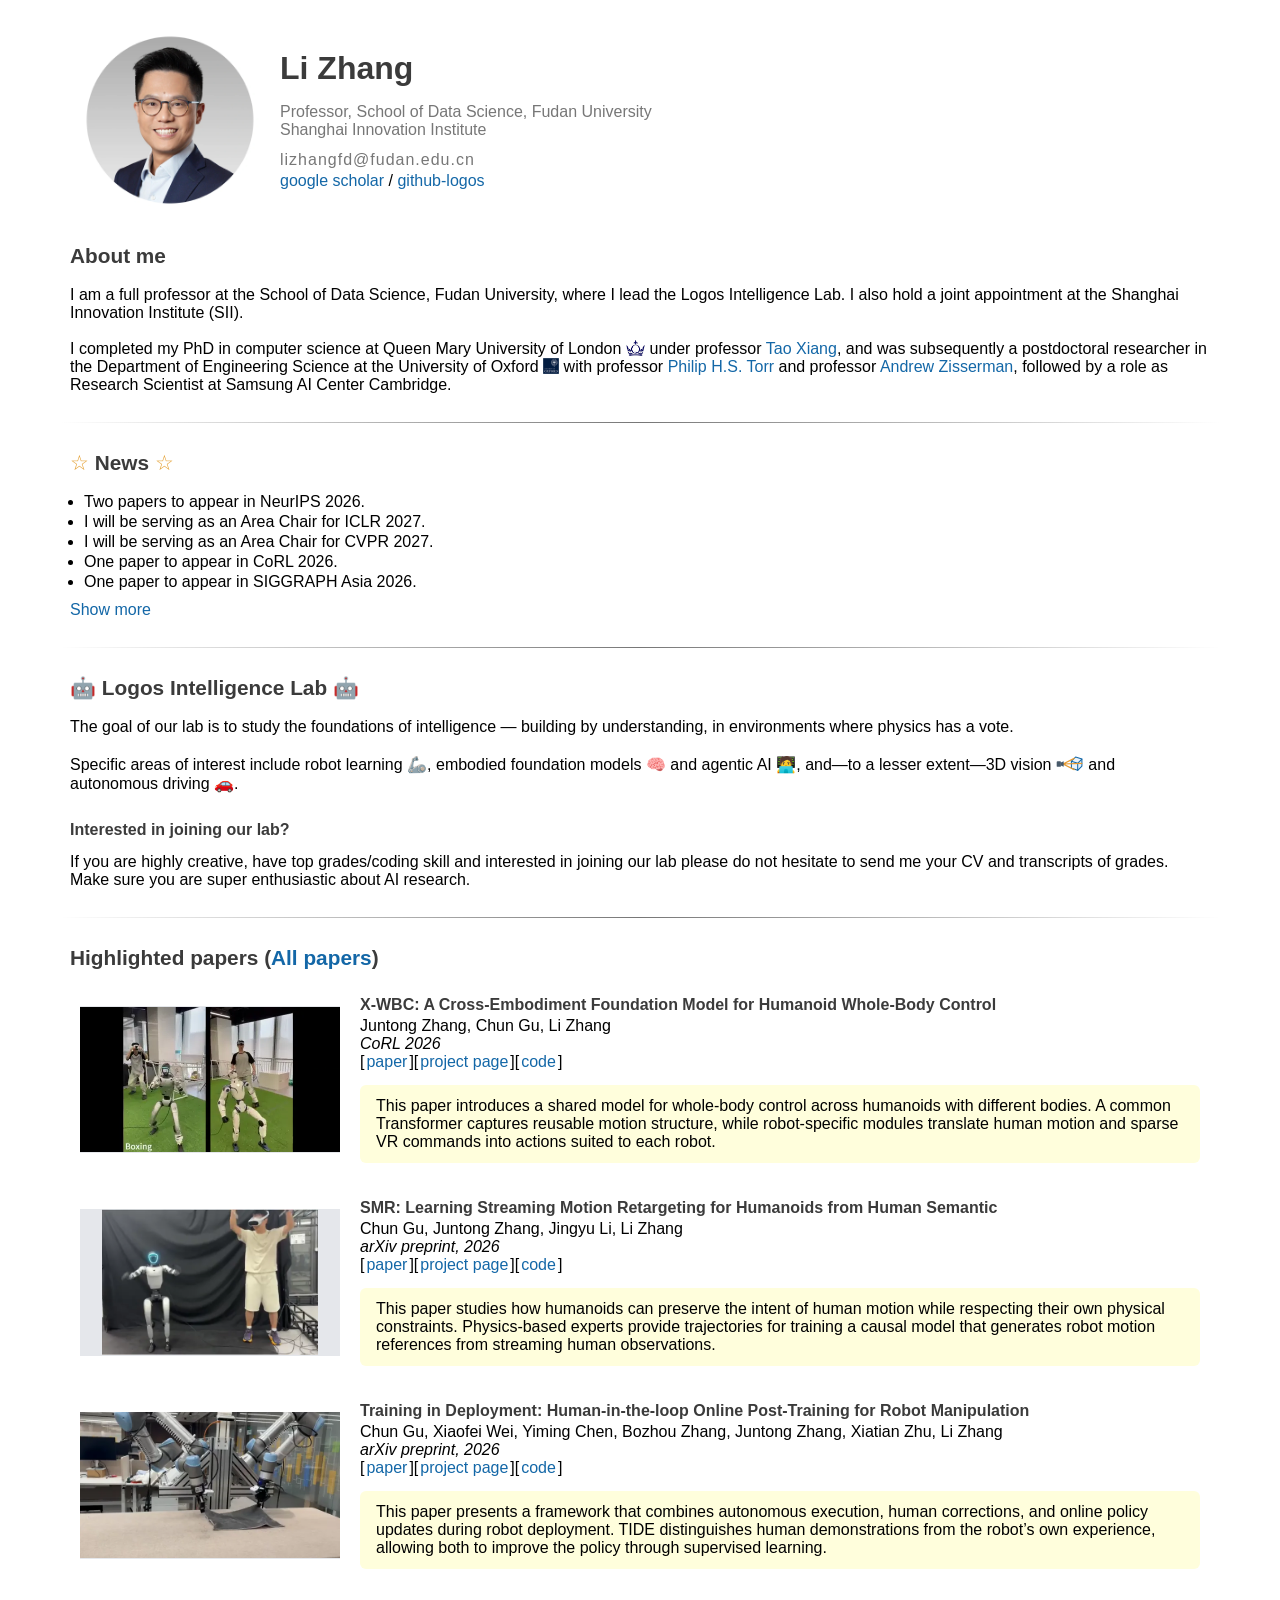
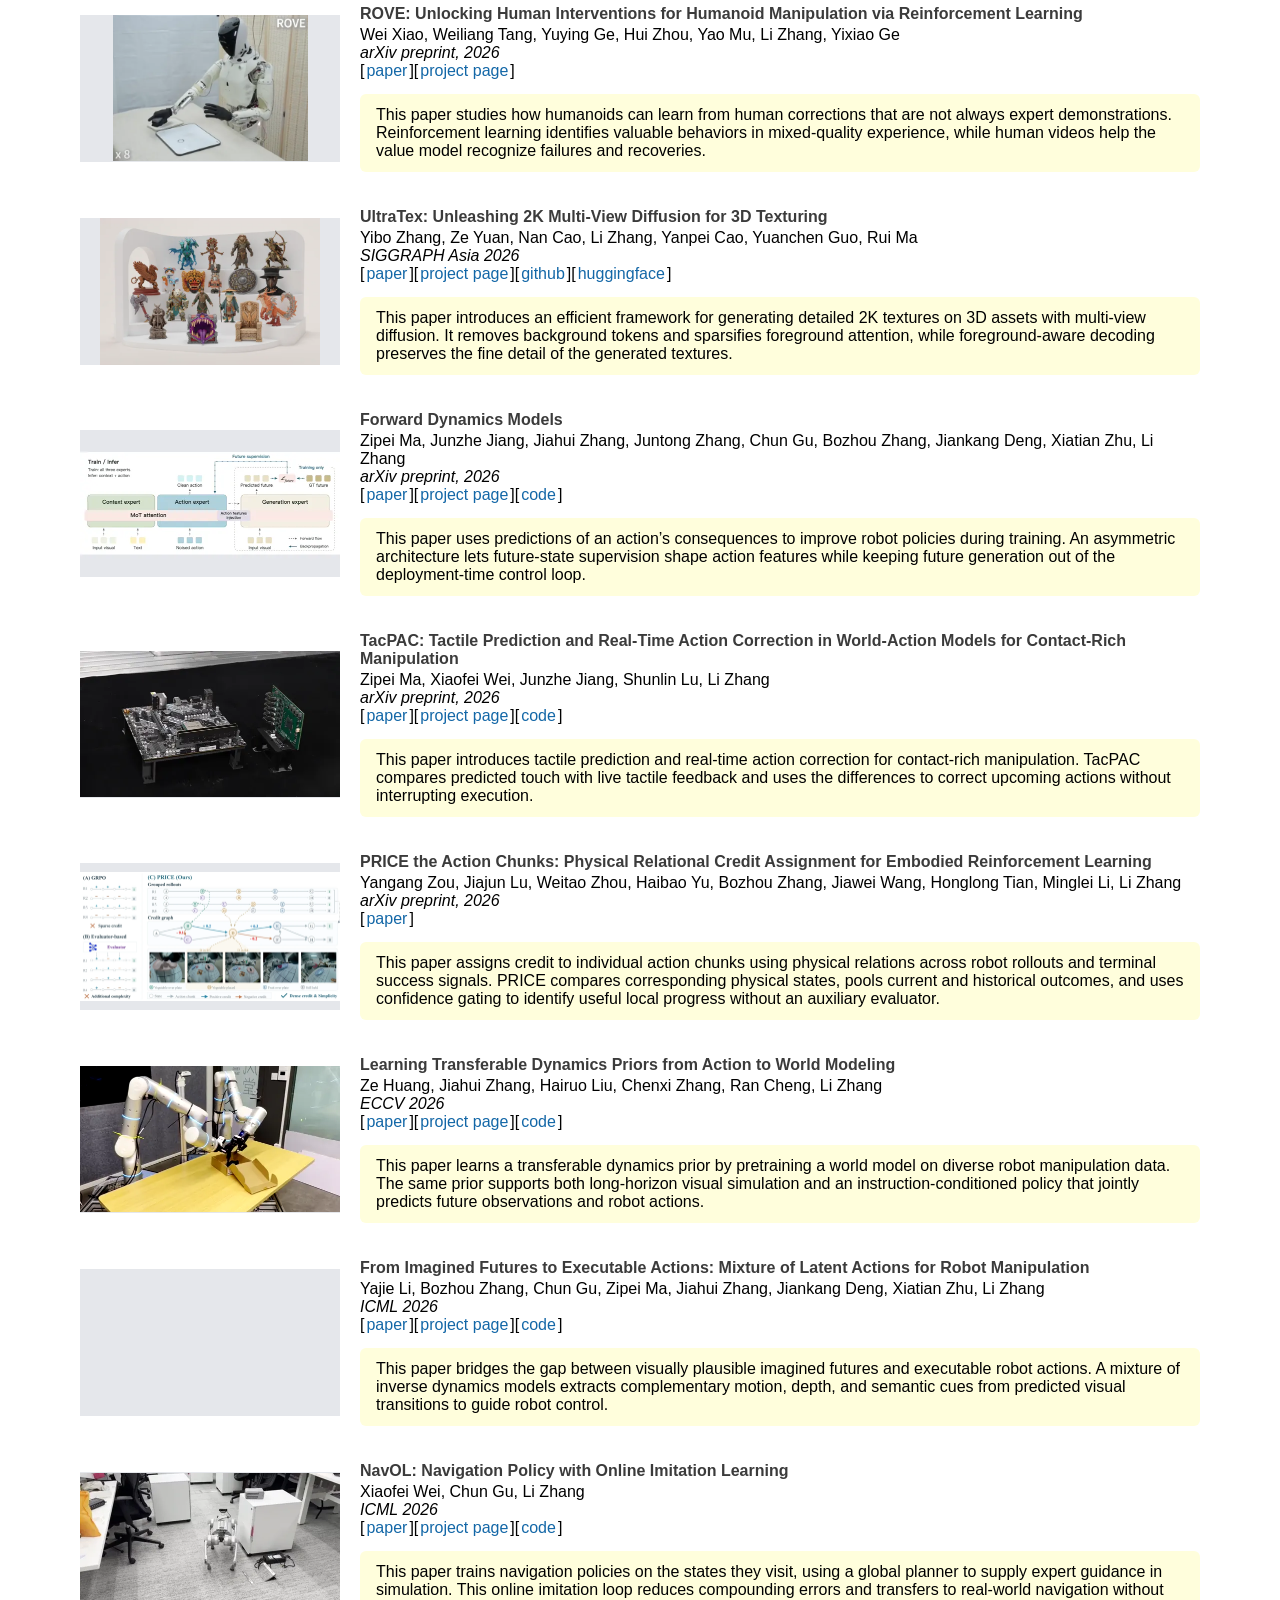
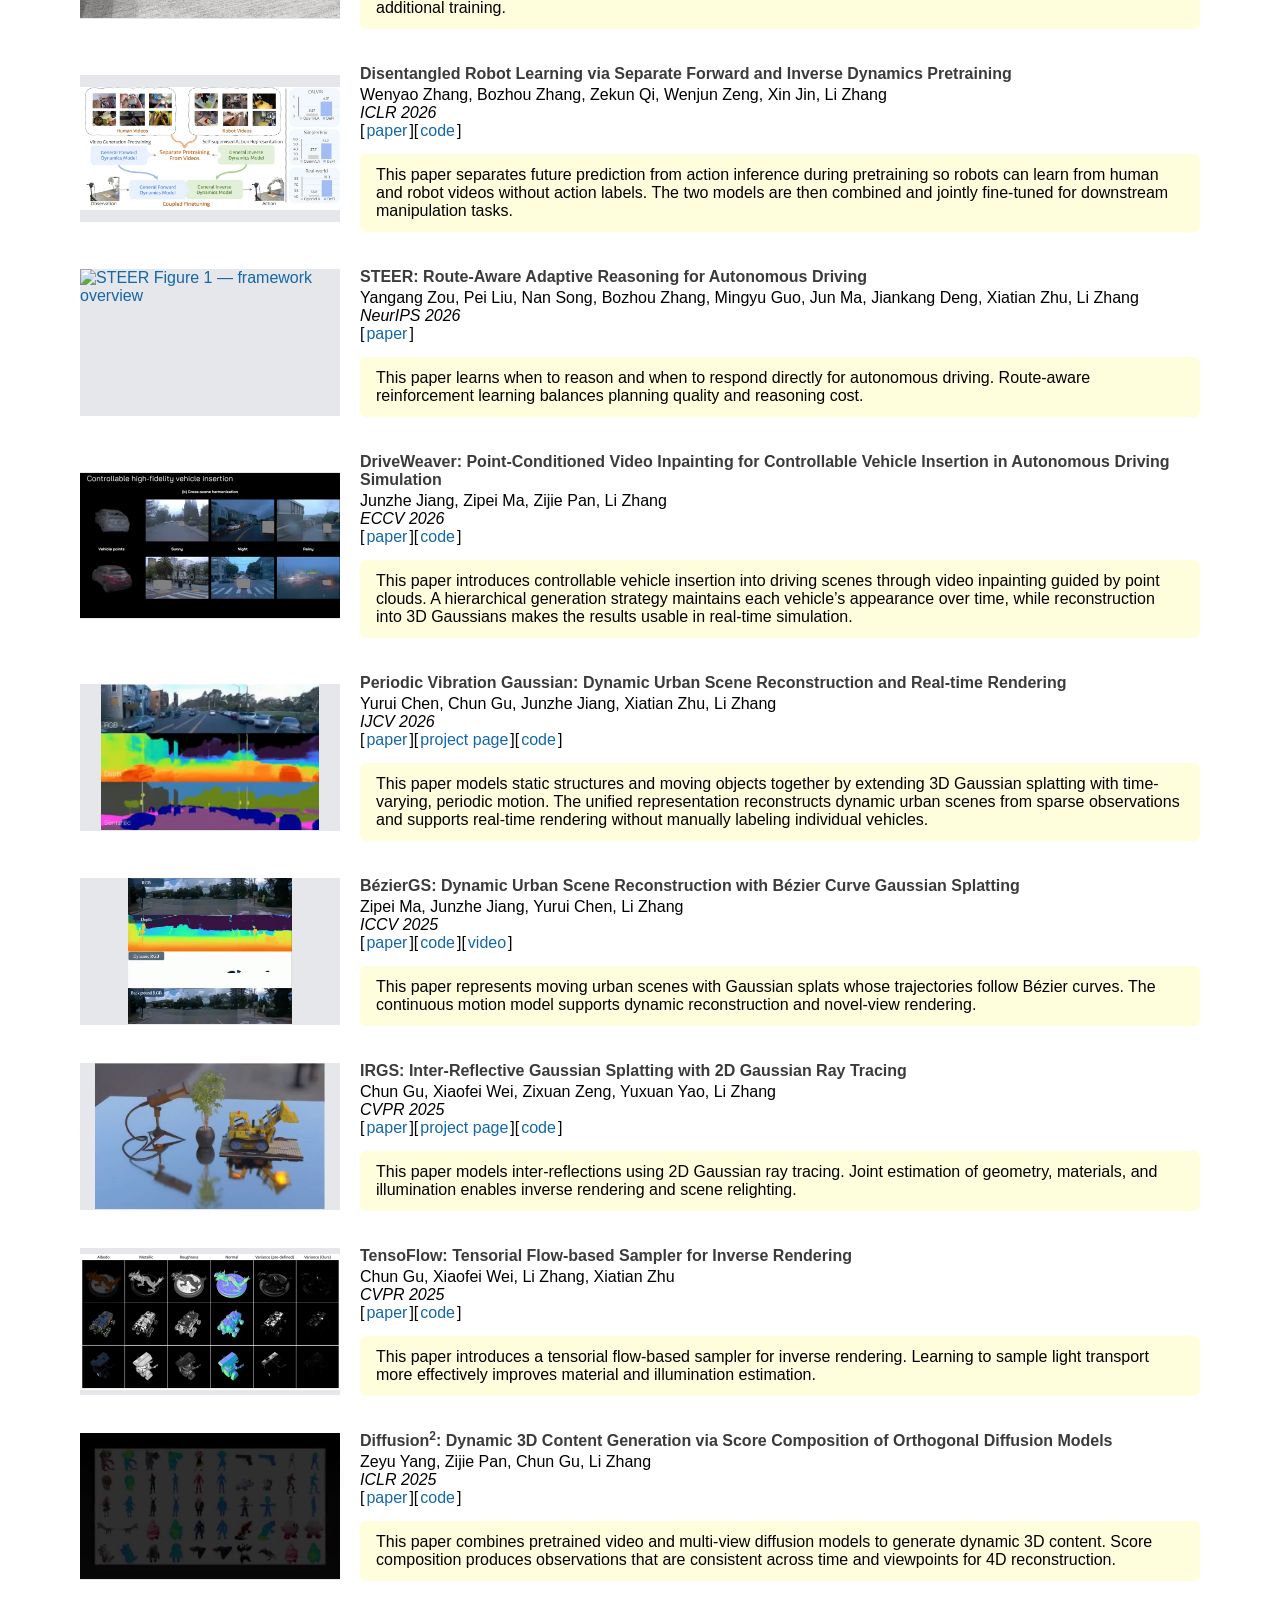
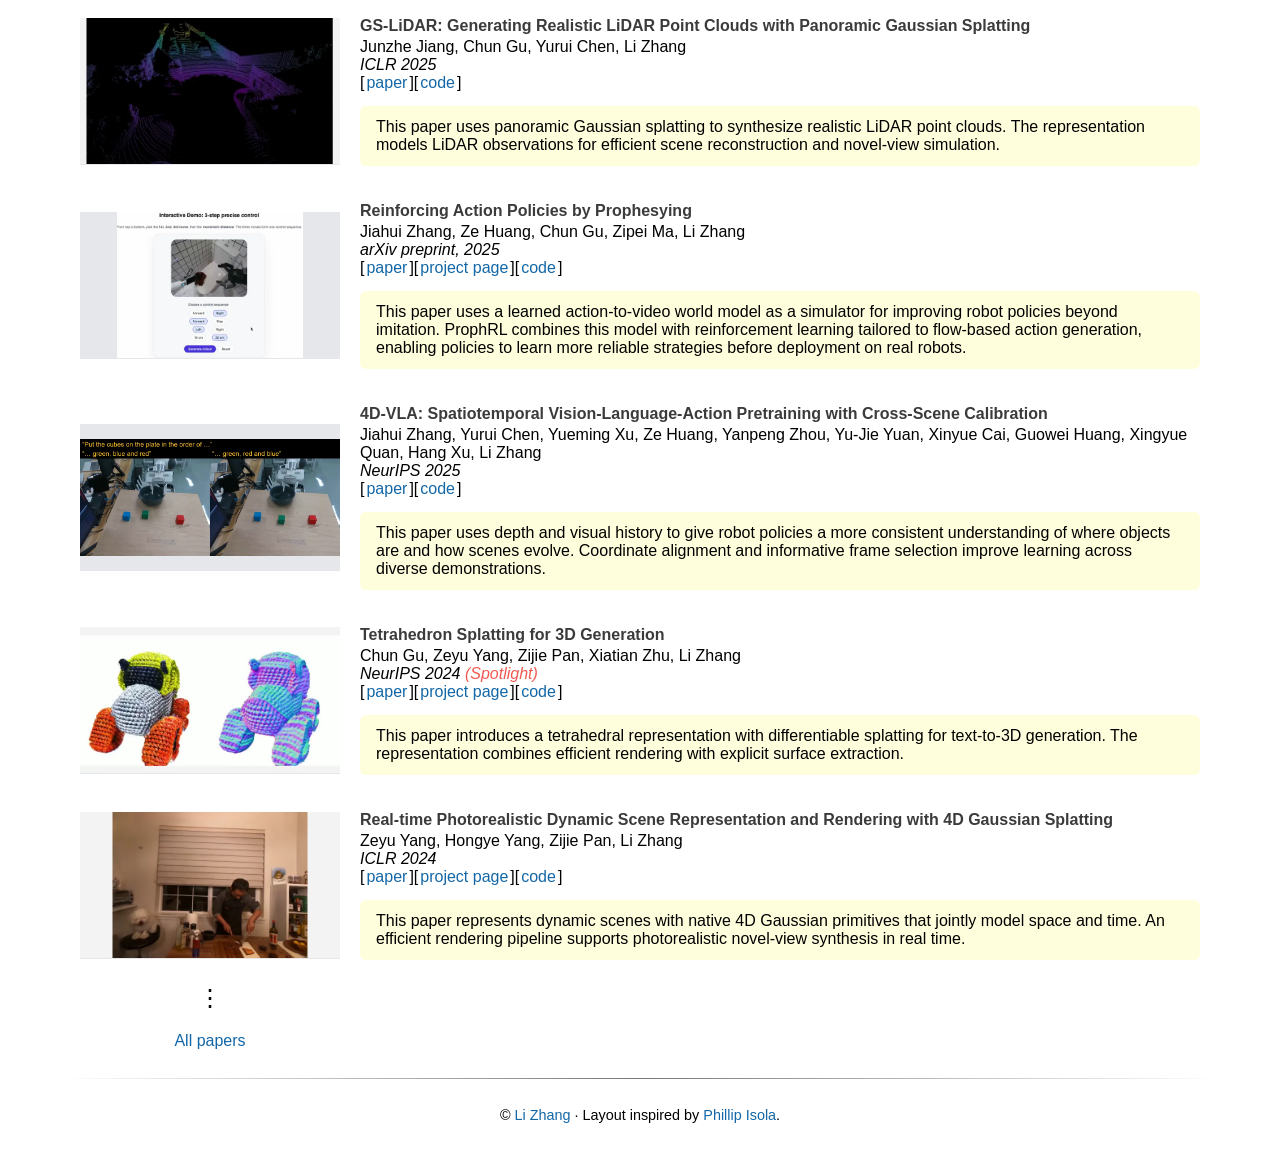
==== commit c425f89e: "Remove black title frame from BezierGS preview" ====
--- a/index.html
+++ b/index.html
@@ -331,12 +331,12 @@
       </div>
     </article>
     <article class="publication" id="beziergs">
-      <a class="publication-preview" href="assets/publications/beziergs-separation-preview.mp4" aria-label="View BézierGS demo"><video class="publication-image" width="260" height="146" muted loop playsinline preload="none" poster="assets/publications/beziergs-separation-poster.webp" aria-label="BézierGS — RGB, depth, dynamic RGB and background RGB decomposition"><source data-src="assets/publications/beziergs-separation-preview.mp4" type="video/mp4"></video></a>
+      <a class="publication-preview" href="assets/publications/beziergs-separation-clean.mp4" aria-label="View BézierGS demo"><video class="publication-image" width="260" height="146" muted loop playsinline preload="none" poster="assets/publications/beziergs-separation-clean-poster.webp" aria-label="BézierGS — RGB, depth, dynamic RGB and background RGB decomposition"><source data-src="assets/publications/beziergs-separation-clean.mp4" type="video/mp4"></video></a>
       <div class="publication-details">
         <h3><a href="https://arxiv.org/abs/2506.22099" target="_blank" rel="noopener noreferrer">BézierGS: Dynamic Urban Scene Reconstruction with Bézier Curve Gaussian Splatting</a></h3>
         <p class="publication-authors">Zipei Ma, Junzhe Jiang, Yurui Chen, Li Zhang</p>
         <p class="publication-venue">ICCV 2025</p>
-        <p class="publication-links">[<a href="https://arxiv.org/abs/2506.22099" rel="noopener noreferrer" target="_blank">paper</a>][<a href="https://github.com/LogosIntelligenceLab/BezierGS" rel="noopener noreferrer" target="_blank">code</a>][<a href="assets/publications/beziergs-separation-preview.mp4" target="_blank" rel="noopener noreferrer">video</a>]</p>
+        <p class="publication-links">[<a href="https://arxiv.org/abs/2506.22099" rel="noopener noreferrer" target="_blank">paper</a>][<a href="https://github.com/LogosIntelligenceLab/BezierGS" rel="noopener noreferrer" target="_blank">code</a>][<a href="assets/publications/beziergs-separation-clean.mp4" target="_blank" rel="noopener noreferrer">video</a>]</p>
         <p class="publication-summary">This paper represents moving urban scenes with Gaussian splats whose trajectories follow Bézier curves. The continuous motion model supports dynamic reconstruction and novel-view rendering.</p>
       </div>
     </article>
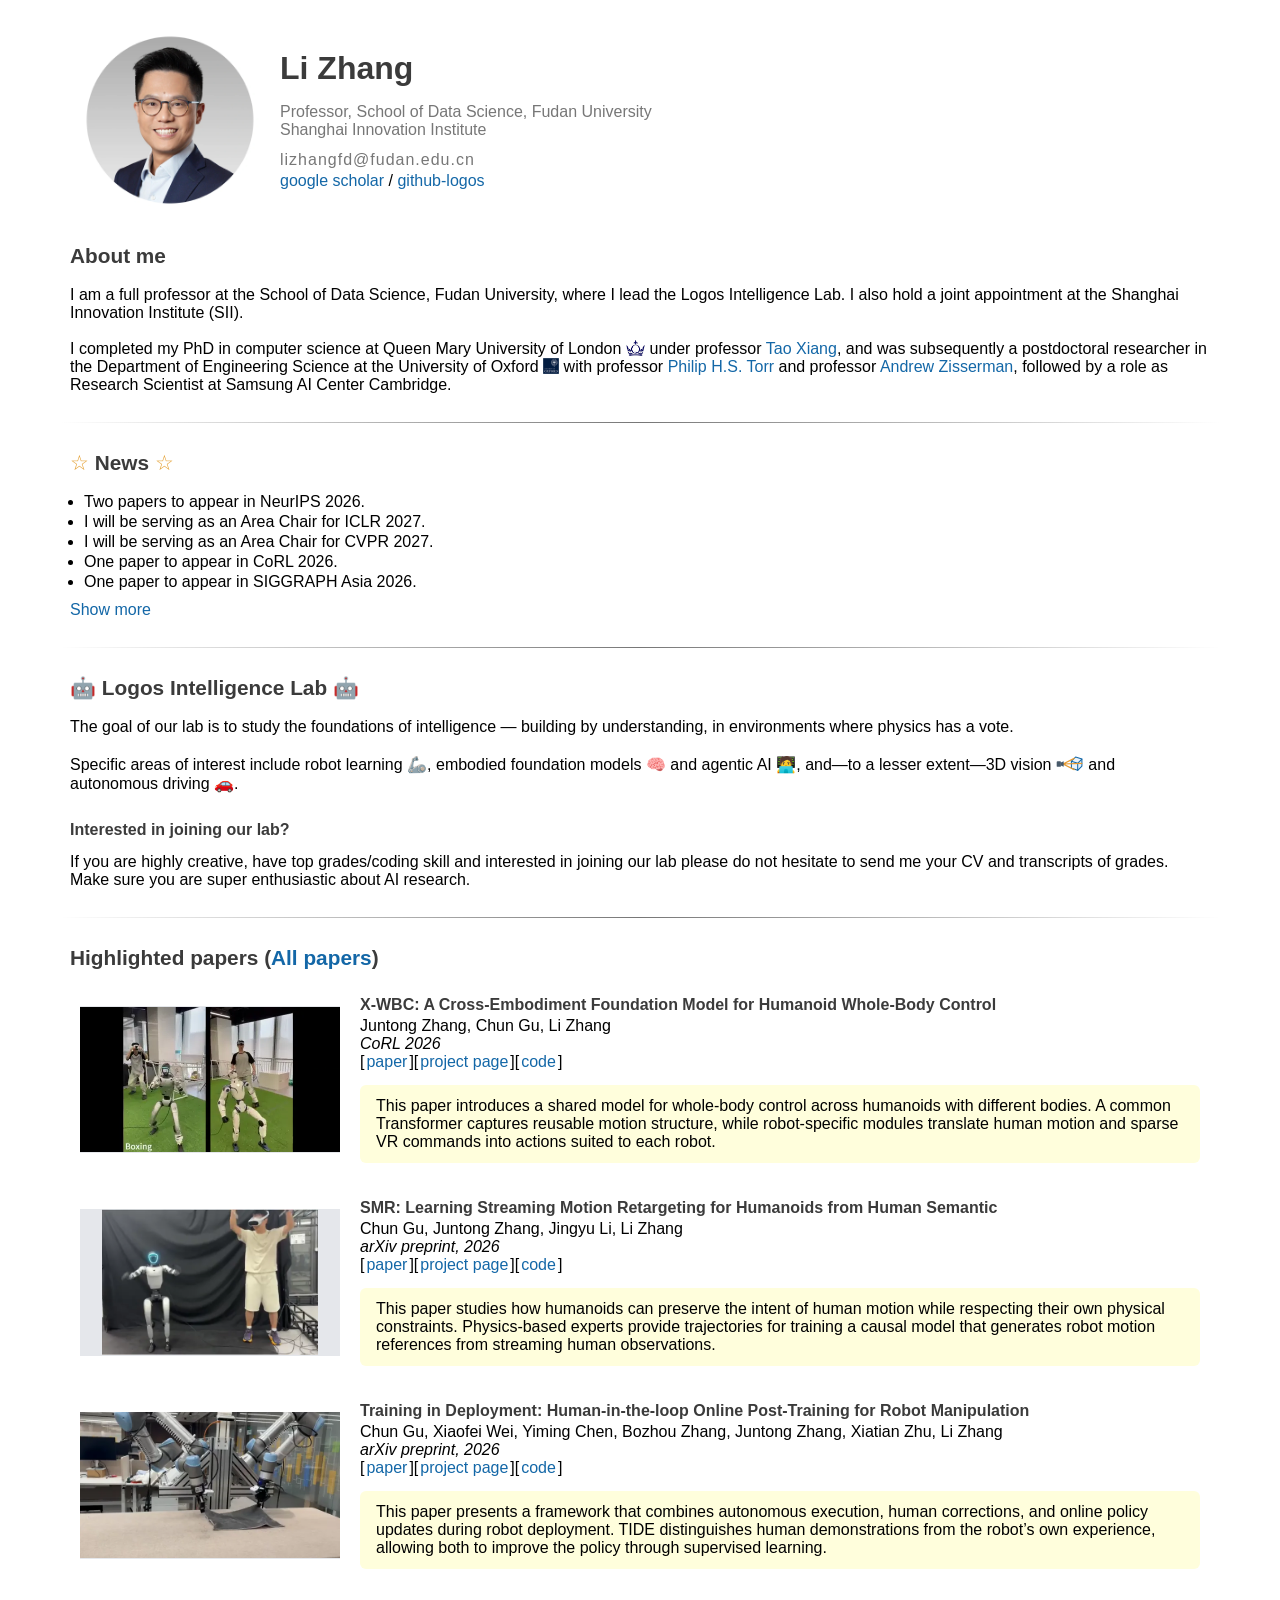
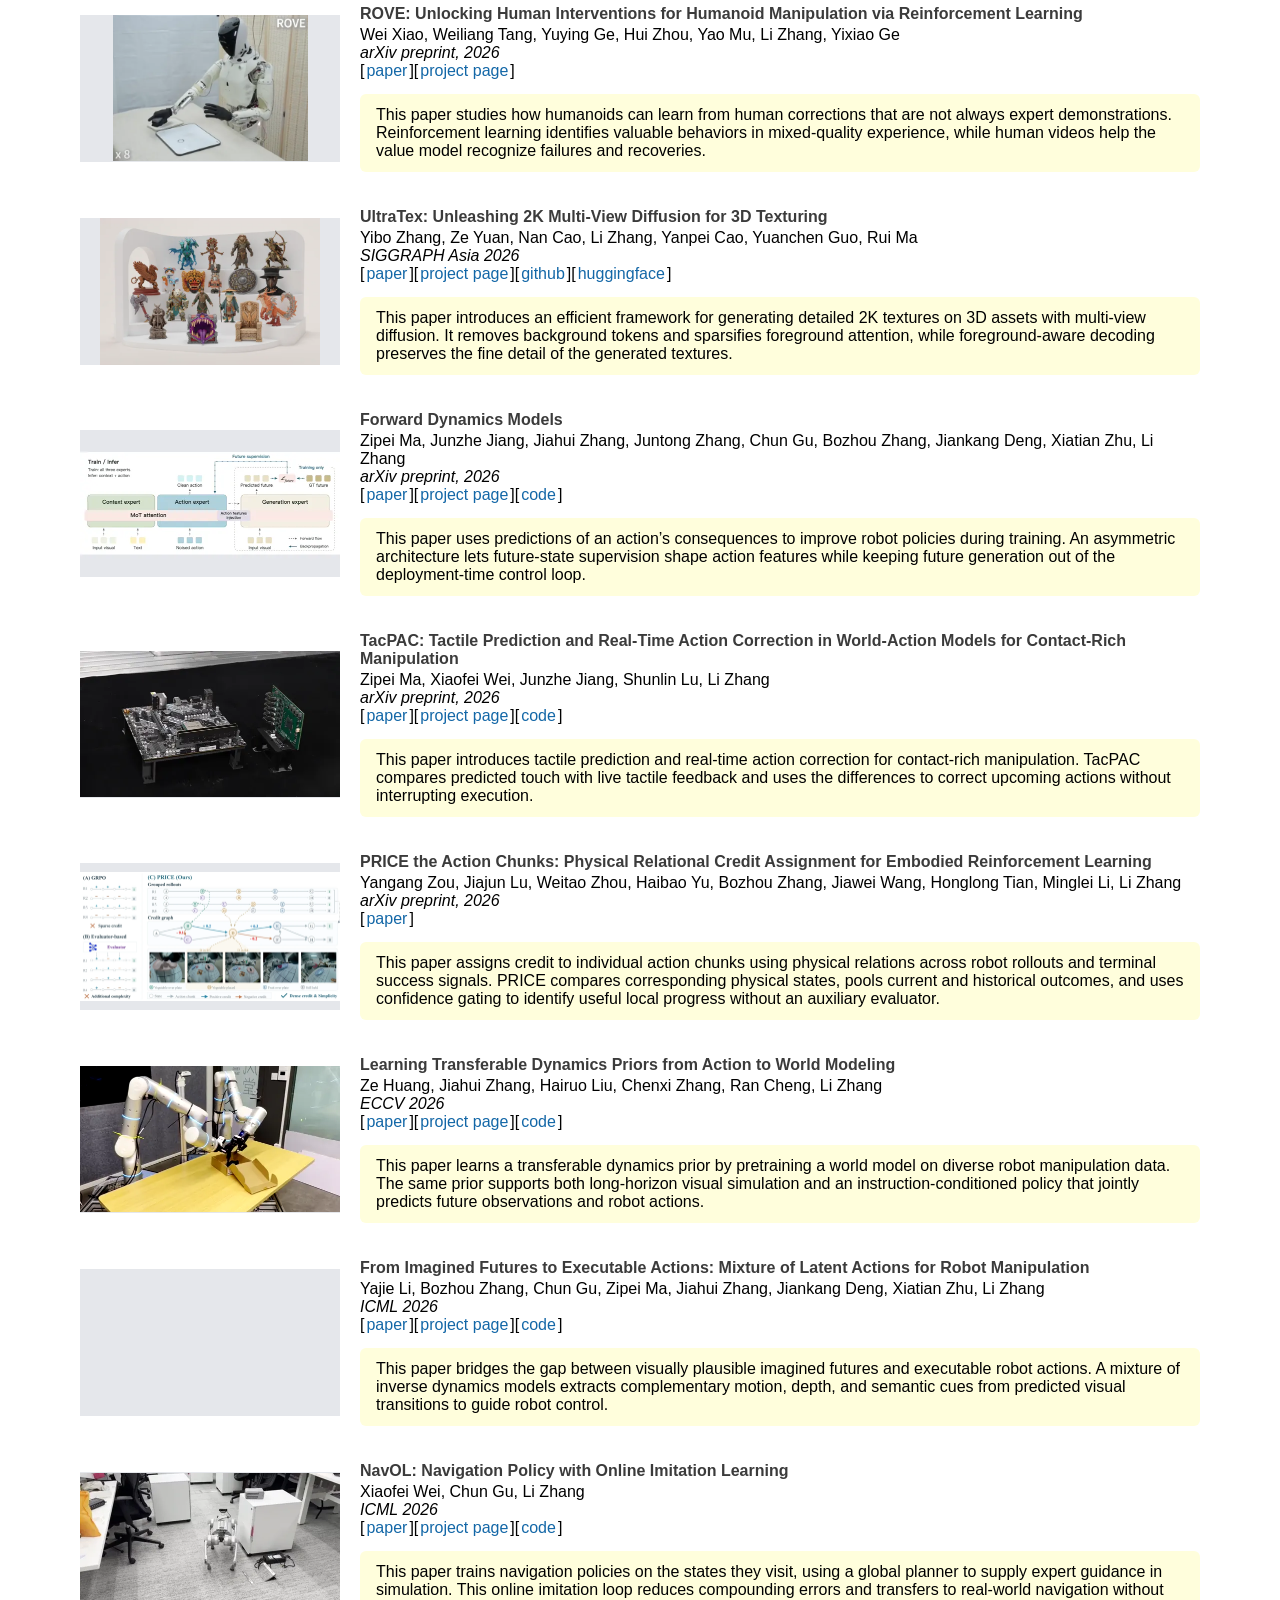
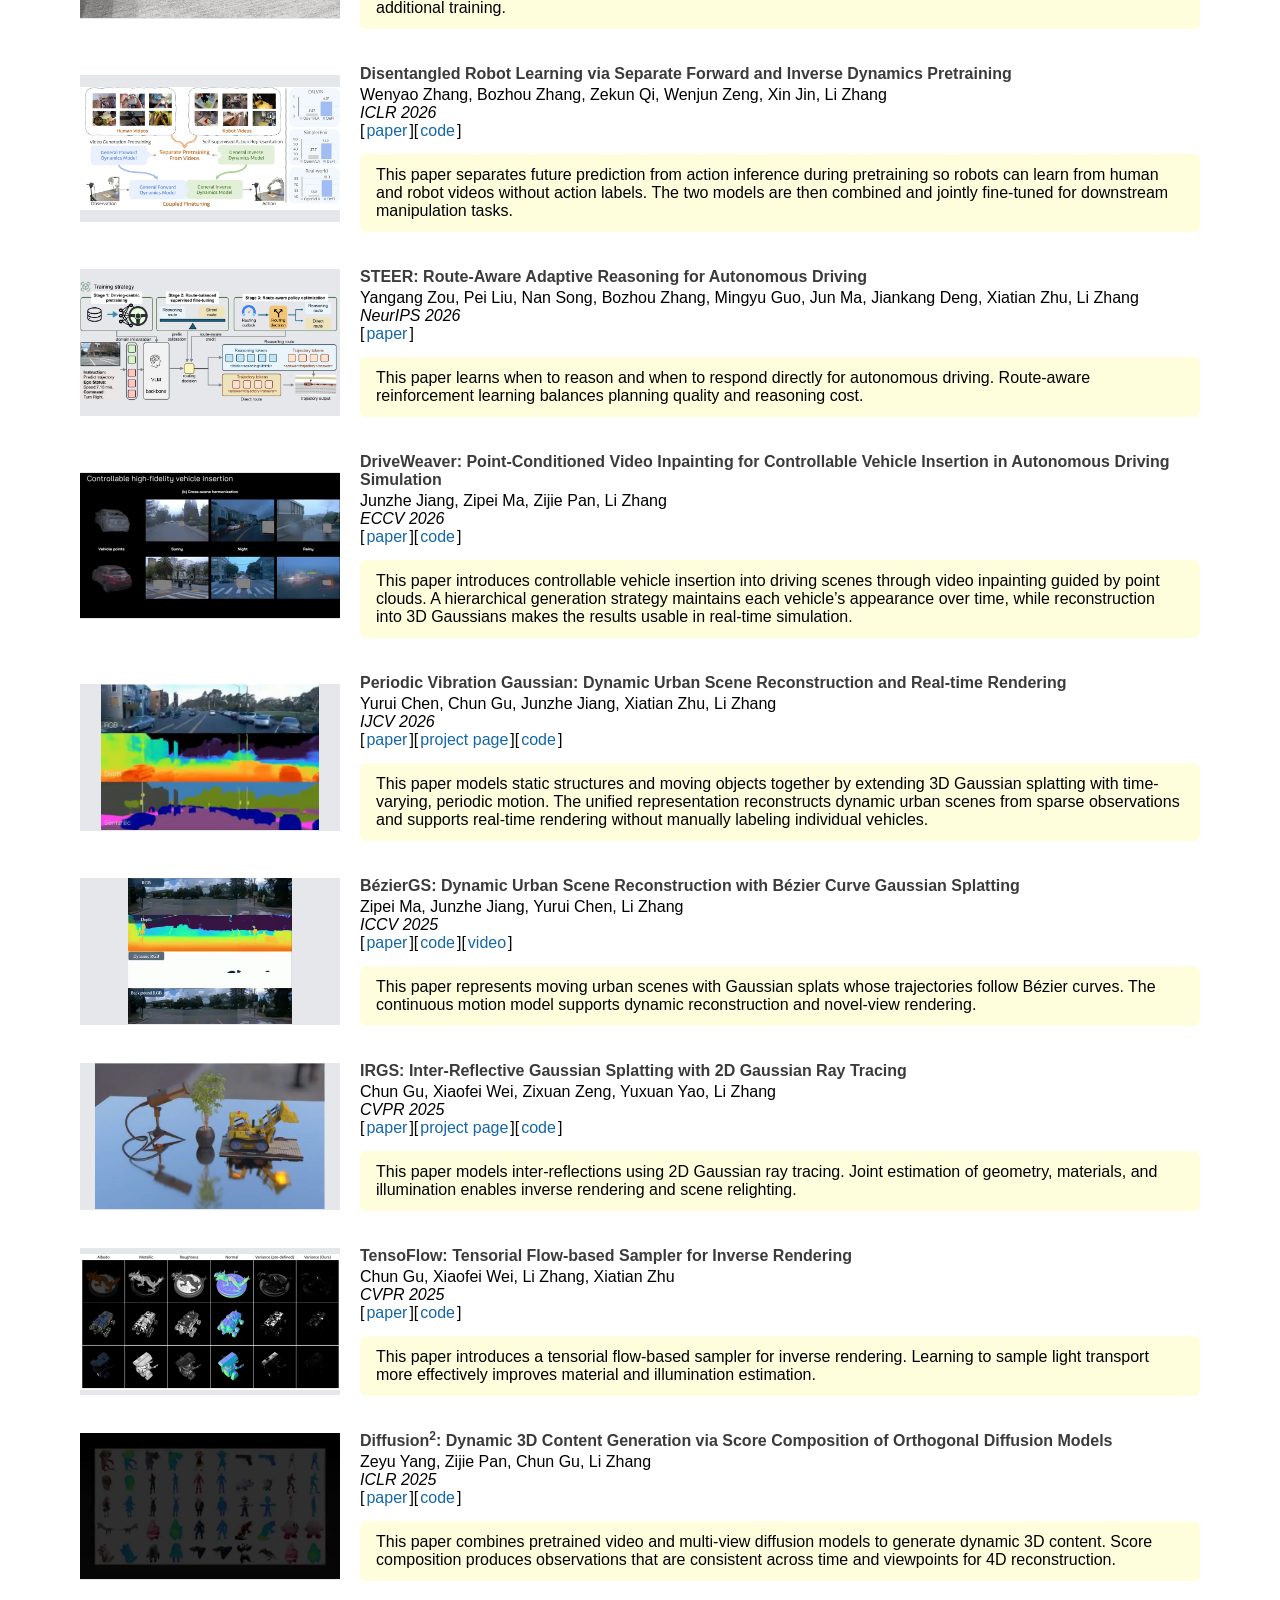
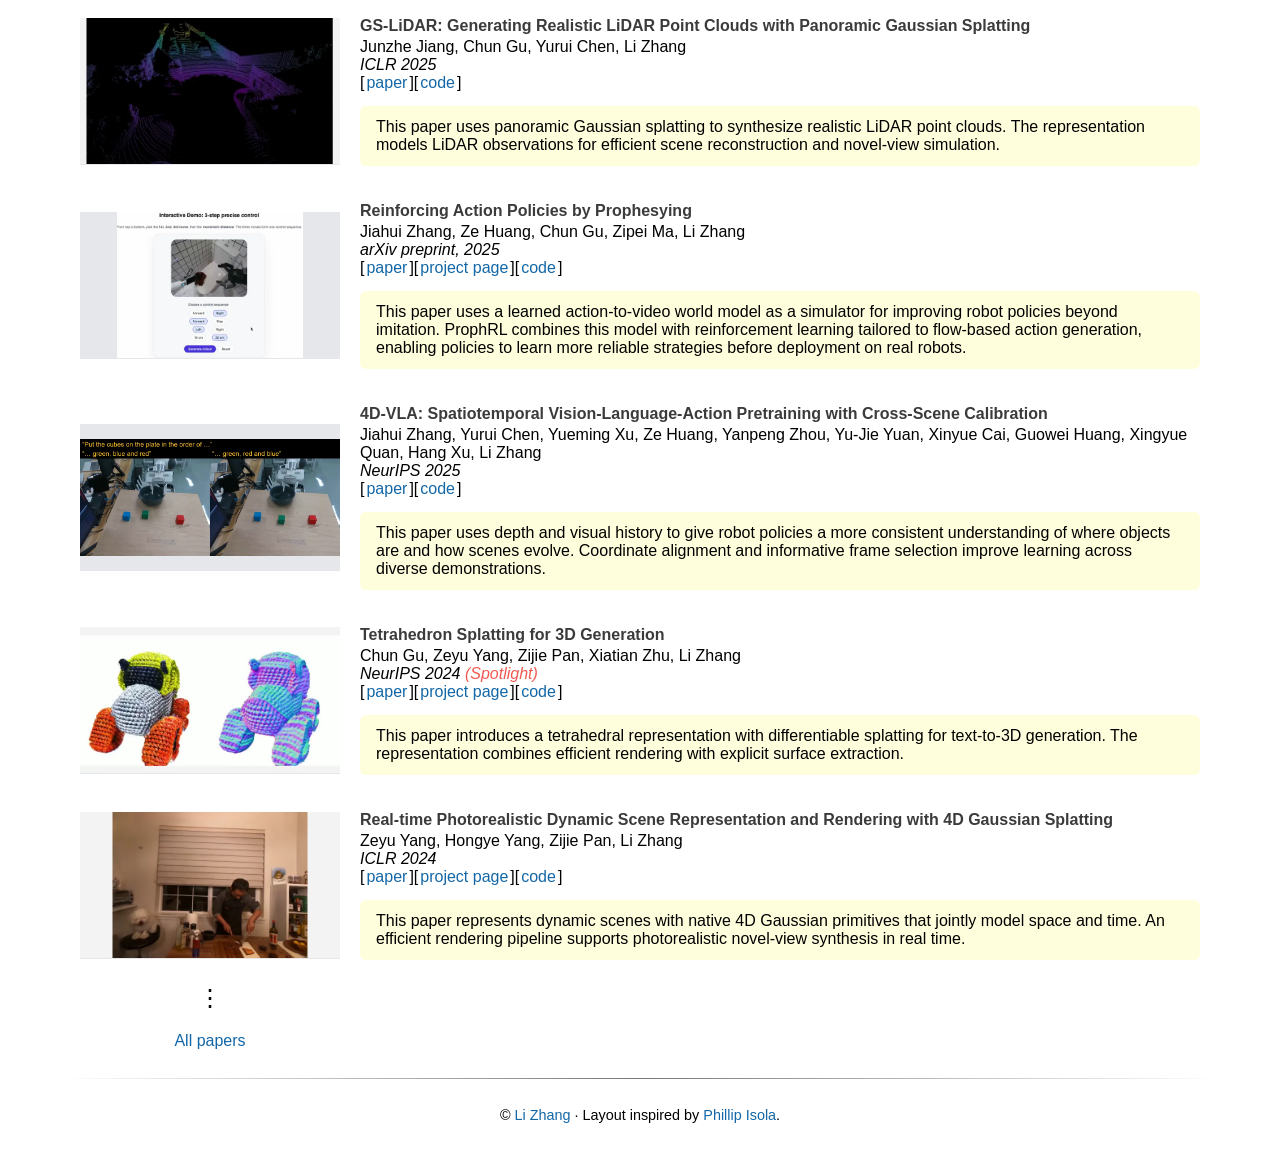
==== commit 65d0ec37: "Include original STEER Figure 1 image in site assets" ====
--- a/index.html
+++ b/index.html
@@ -288,7 +288,7 @@
       </div>
     </article>
     <article class="publication" id="steer">
-      <a class="publication-preview" href="https://arxiv.org/abs/2611.00718" target="_blank" rel="noopener noreferrer" aria-label="View STEER: Route-Aware Adaptive Reasoning for Autonomous Driving"><img class="publication-image" src="assets/publications/steer-figure1.png" alt="STEER Figure 1 — framework overview" width="260" height="146" loading="lazy"></a>
+      <a class="publication-preview" href="assets/publications/steer-figure1.png" target="_blank" rel="noopener noreferrer" aria-label="View STEER: Route-Aware Adaptive Reasoning for Autonomous Driving"><img class="publication-image" src="assets/publications/steer-figure1.png" alt="STEER Figure 1 — framework overview" width="260" height="146" loading="lazy"></a>
       <div class="publication-details">
         <h3><a href="https://arxiv.org/abs/2611.00718" target="_blank" rel="noopener noreferrer">STEER: Route-Aware Adaptive Reasoning for Autonomous Driving</a></h3>
         <p class="publication-authors">Yangang Zou, Pei Liu, Nan Song, Bozhou Zhang, Mingyu Guo, Jun Ma, Jiankang Deng, Xiatian Zhu, Li Zhang</p>
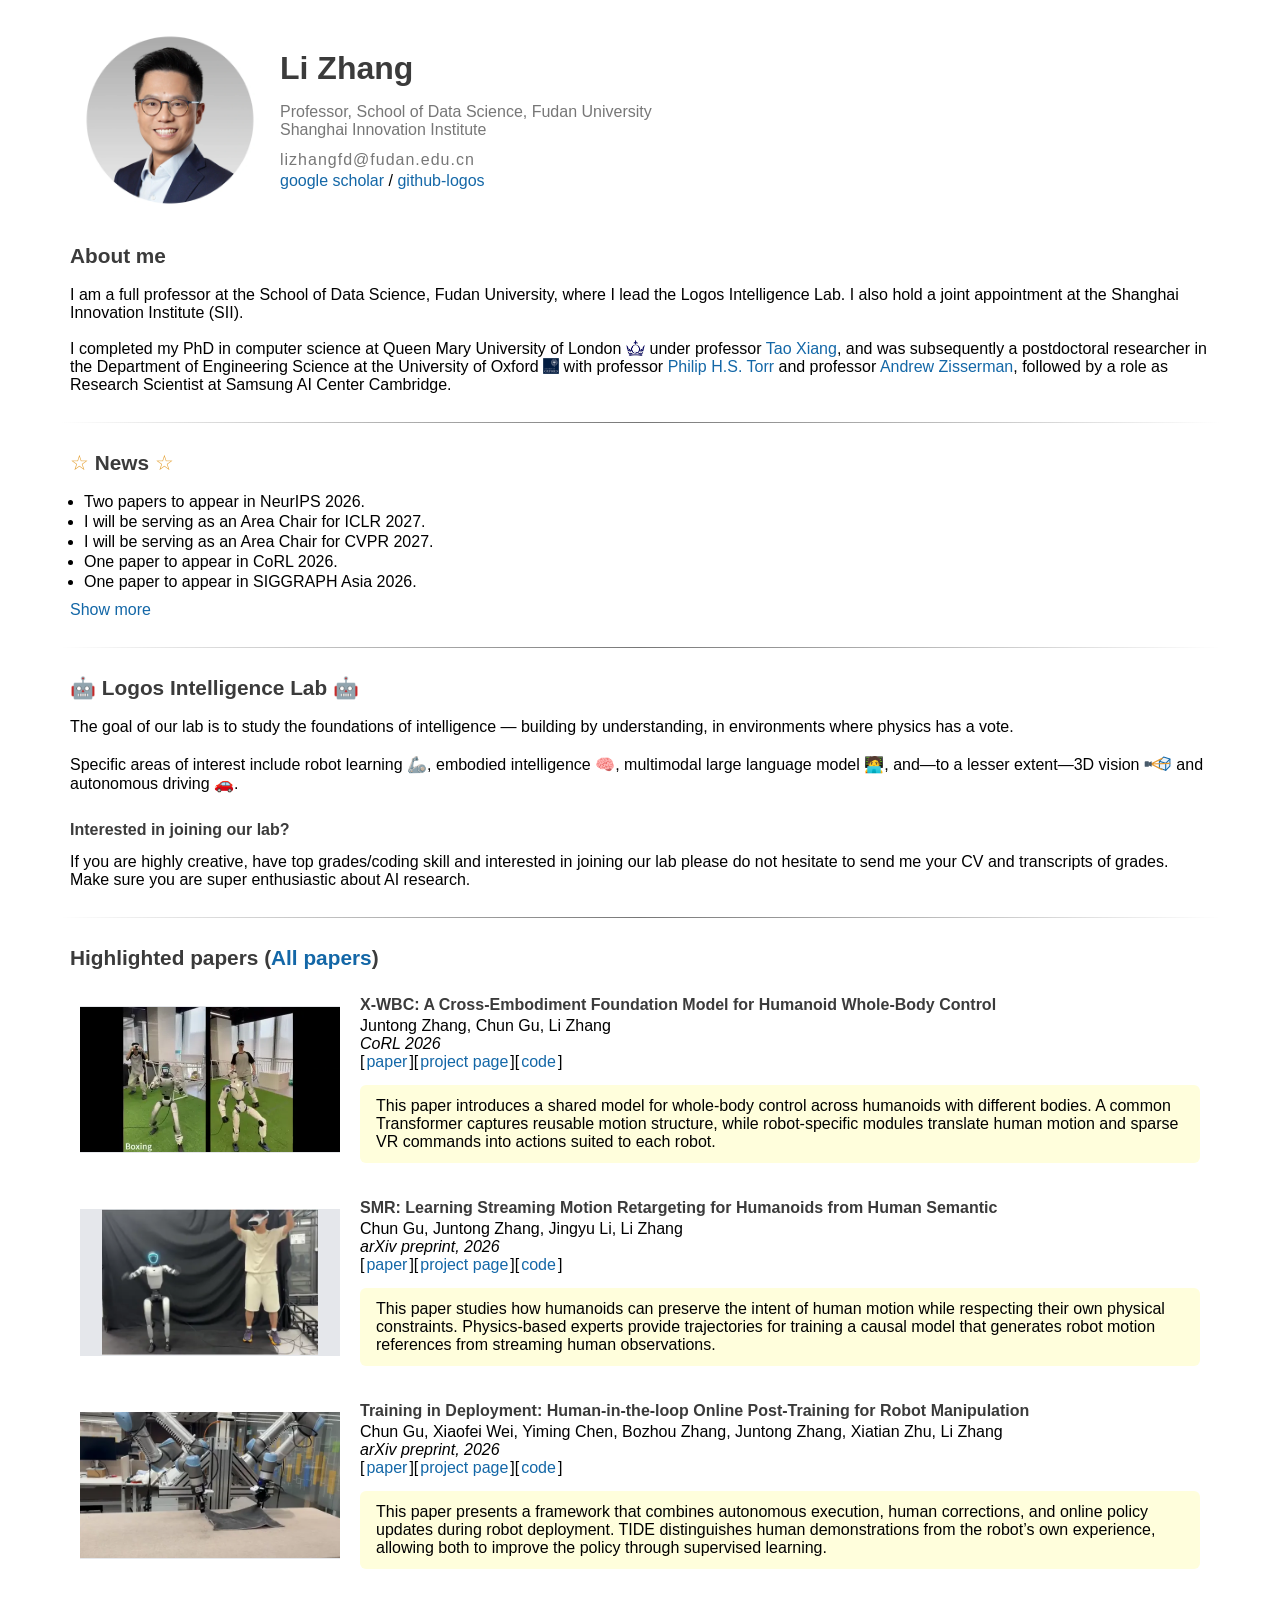
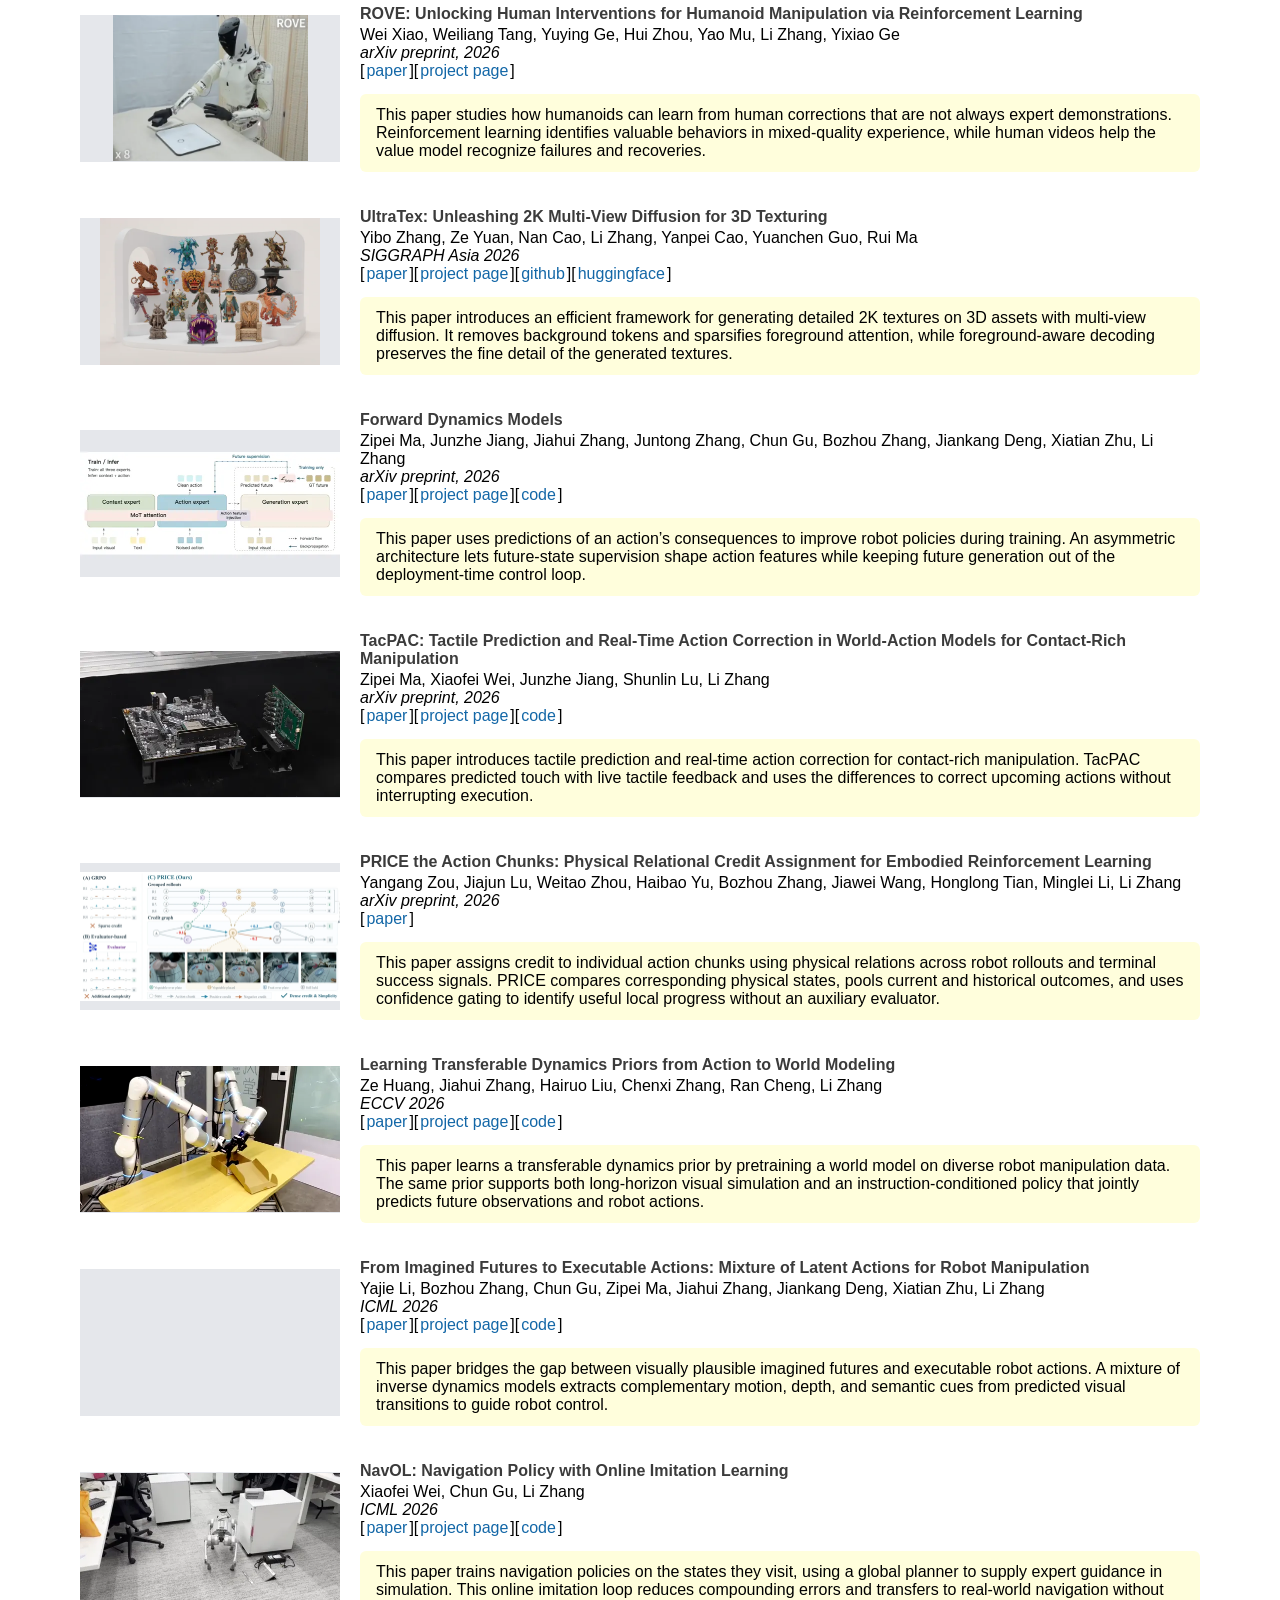
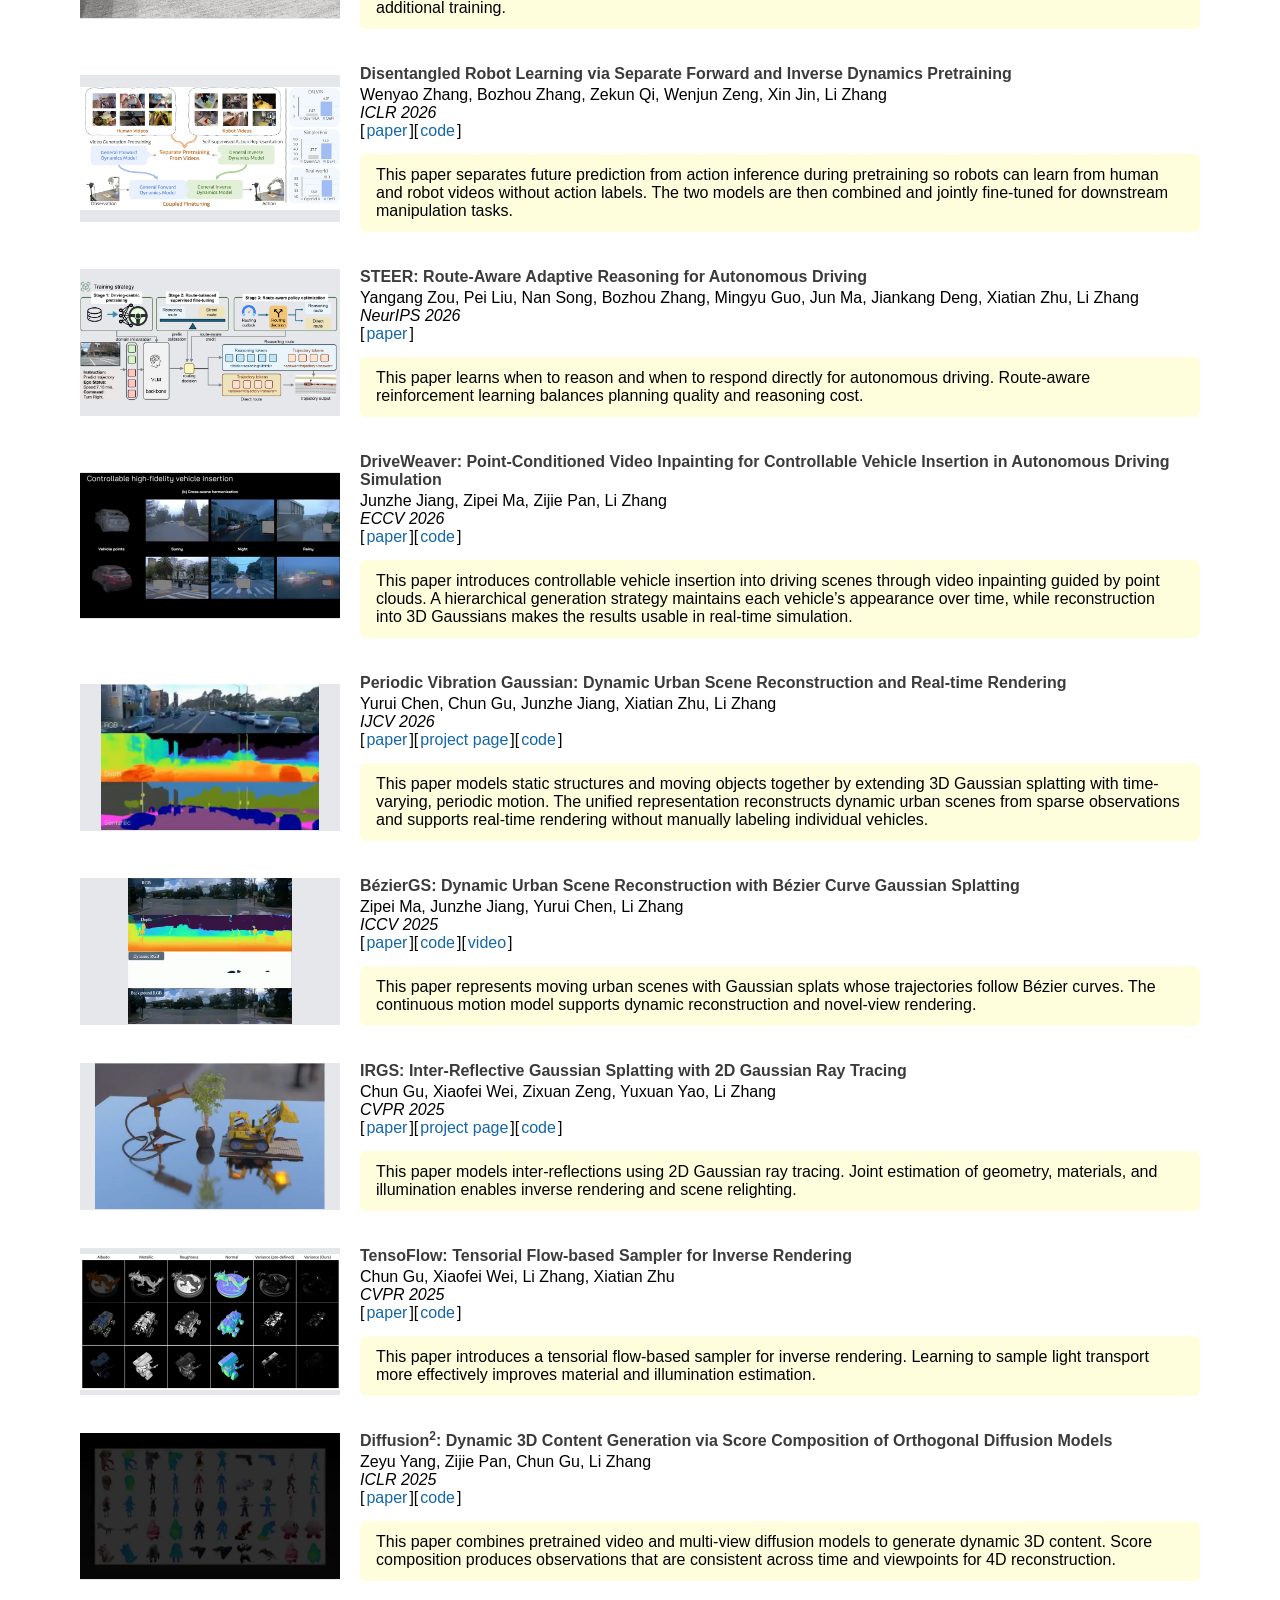
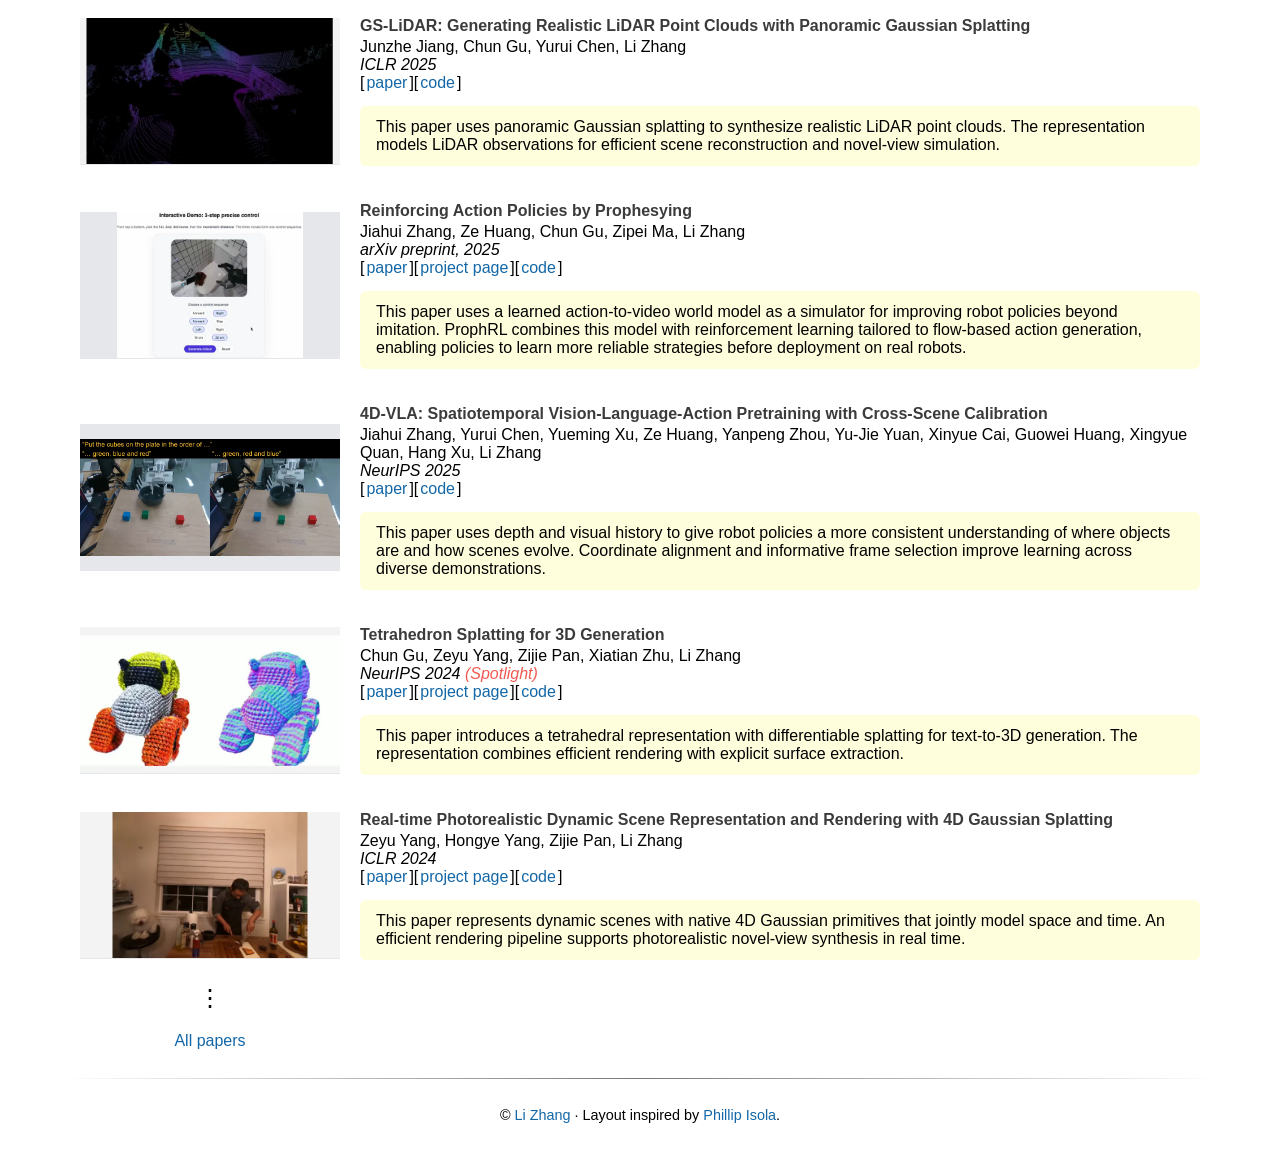
==== commit 3c72f1d7: "Update index.html" ====
--- a/index.html
+++ b/index.html
@@ -124,7 +124,7 @@
   <section class="research-group" id="ResearchGroup" aria-labelledby="group-heading">
     <h2 id="group-heading"><span aria-hidden="true">🤖</span> Logos Intelligence Lab <span aria-hidden="true">🤖</span></h2>
     <p>The goal of our lab is to study the foundations of intelligence — building by understanding, in environments where physics has a vote.</p>
-    <p>Specific areas of interest include <span class="interest-topic">robot learning <span aria-hidden="true">🦾</span></span>, embodied foundation <span class="interest-topic">models <span aria-hidden="true">🧠</span></span> and <span class="interest-topic">agentic AI <span aria-hidden="true">🧑‍💻</span></span>, and—to a lesser extent—<span class="interest-topic">3D vision <img class="interest-nerf" src="assets/nerf-rays.svg" alt="" aria-hidden="true" width="28" height="20"></span> and <span class="interest-topic">autonomous driving <span aria-hidden="true">🚗</span></span>.</p>
+    <p>Specific areas of interest include <span class="interest-topic">robot learning <span aria-hidden="true">🦾</span></span>, embodied <span class="interest-topic">intelligence <span aria-hidden="true">🧠</span></span>, <span class="interest-topic">multimodal large language model <span aria-hidden="true">🧑‍💻</span></span>, and—to a lesser extent—<span class="interest-topic">3D vision <img class="interest-nerf" src="assets/nerf-rays.svg" alt="" aria-hidden="true" width="28" height="20"></span> and <span class="interest-topic">autonomous driving <span aria-hidden="true">🚗</span></span>.</p>
     <div class="join-group" aria-labelledby="join-heading">
       <h3 id="join-heading">Interested in joining our lab?</h3>
       <p>If you are highly creative, have top grades/coding skill and interested in joining our lab please do not hesitate to send me your CV and transcripts of grades.<br>
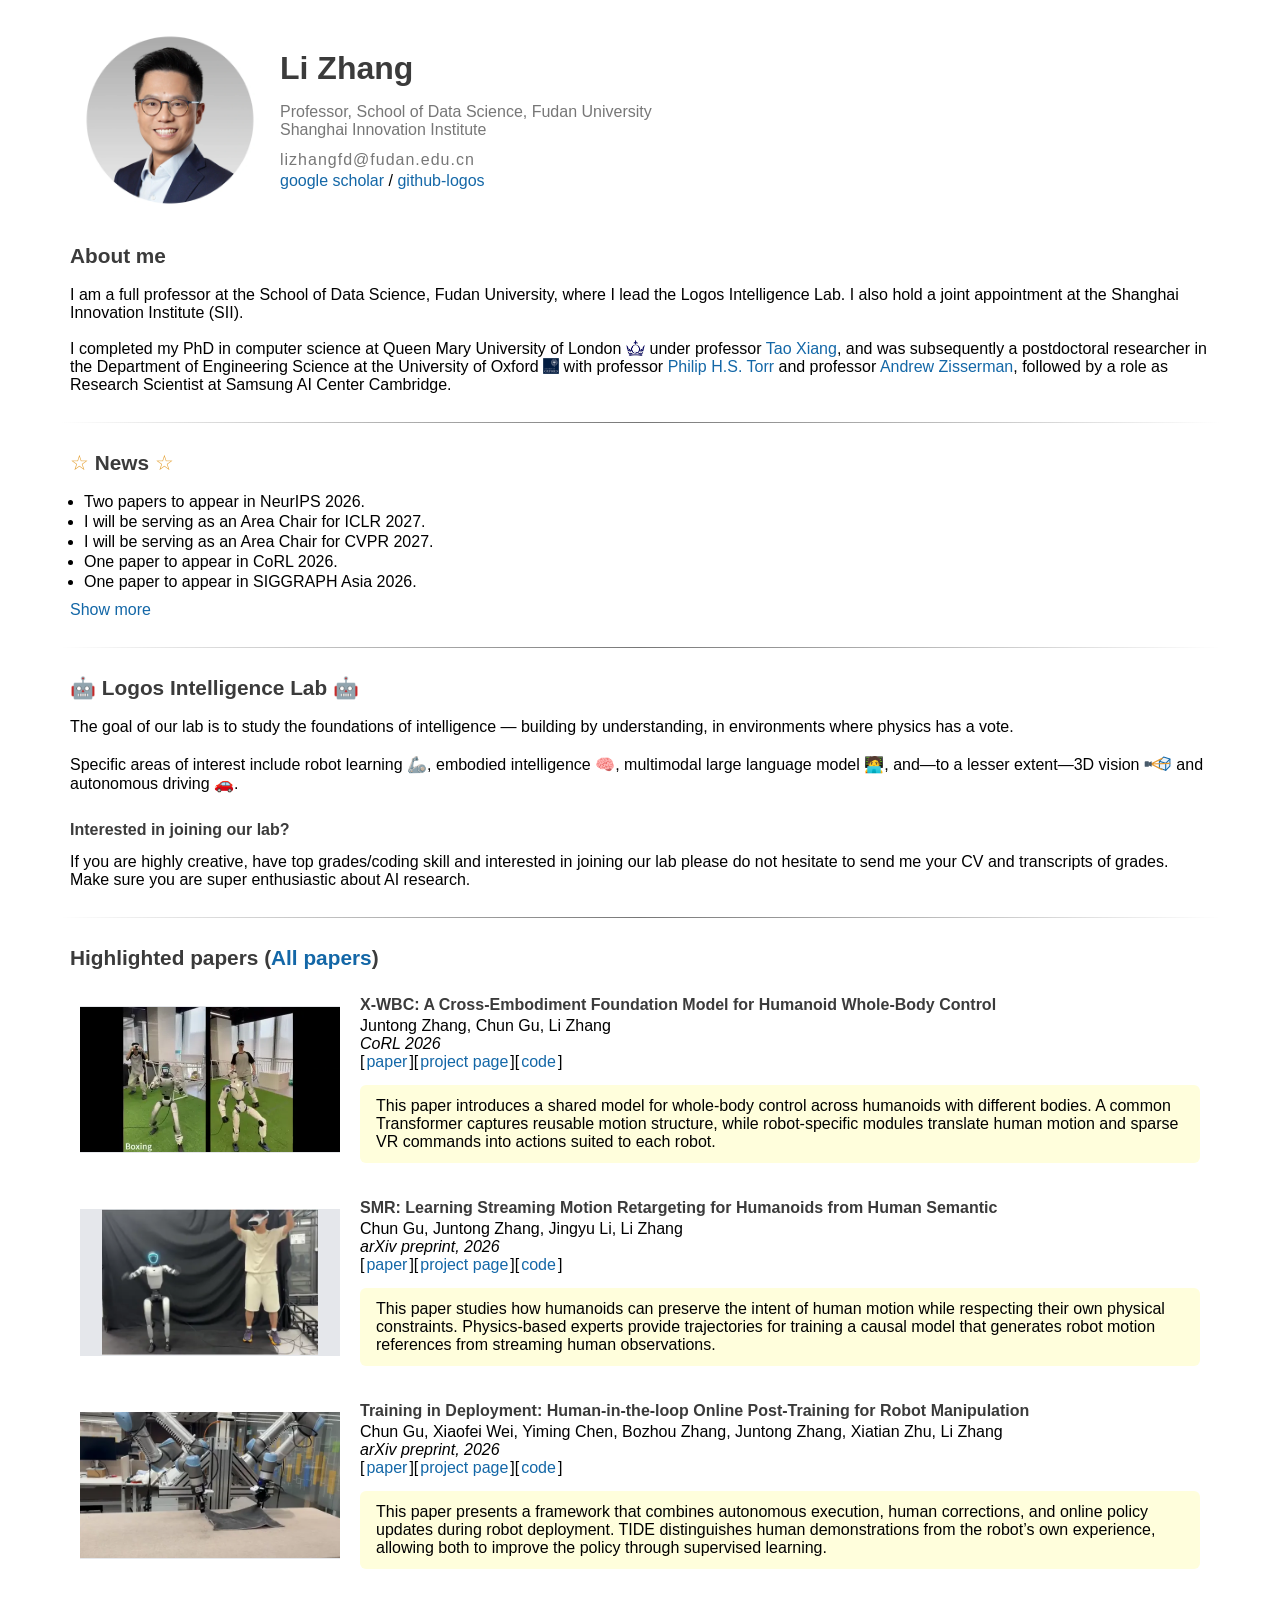
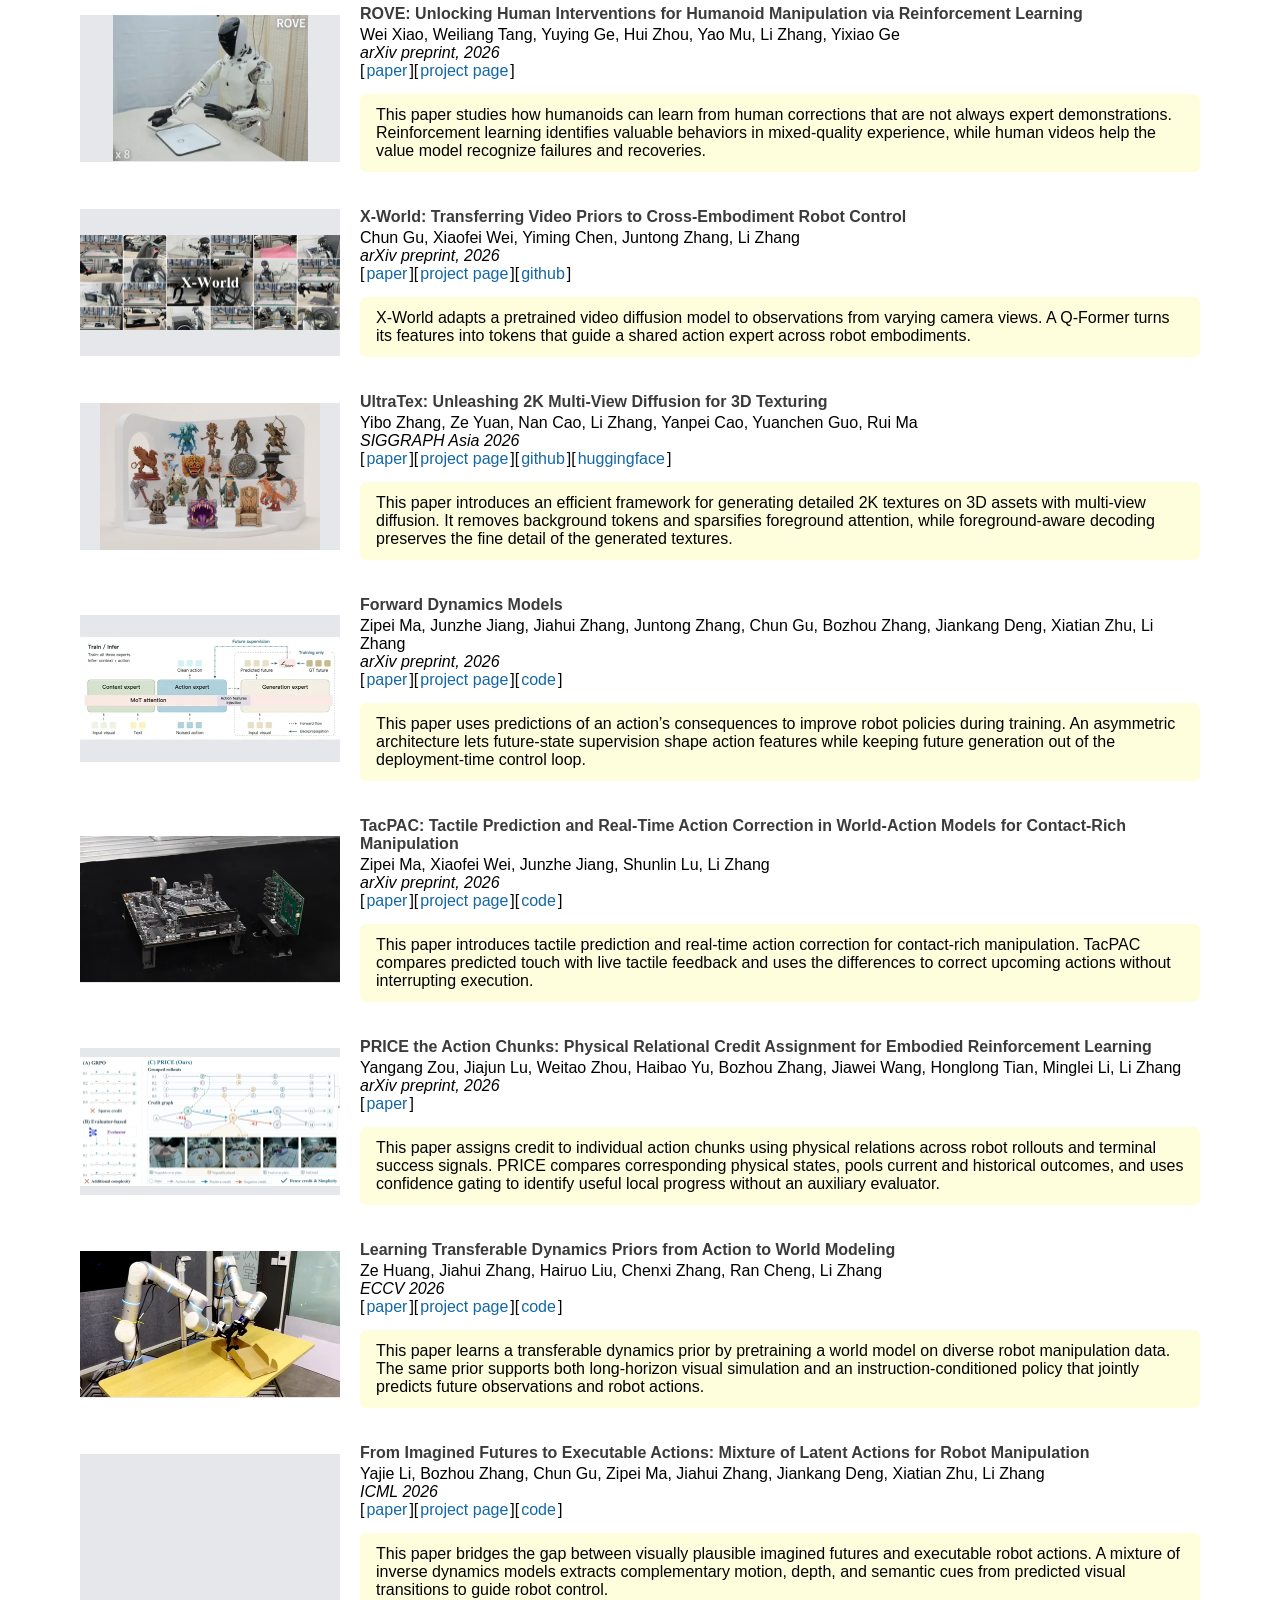
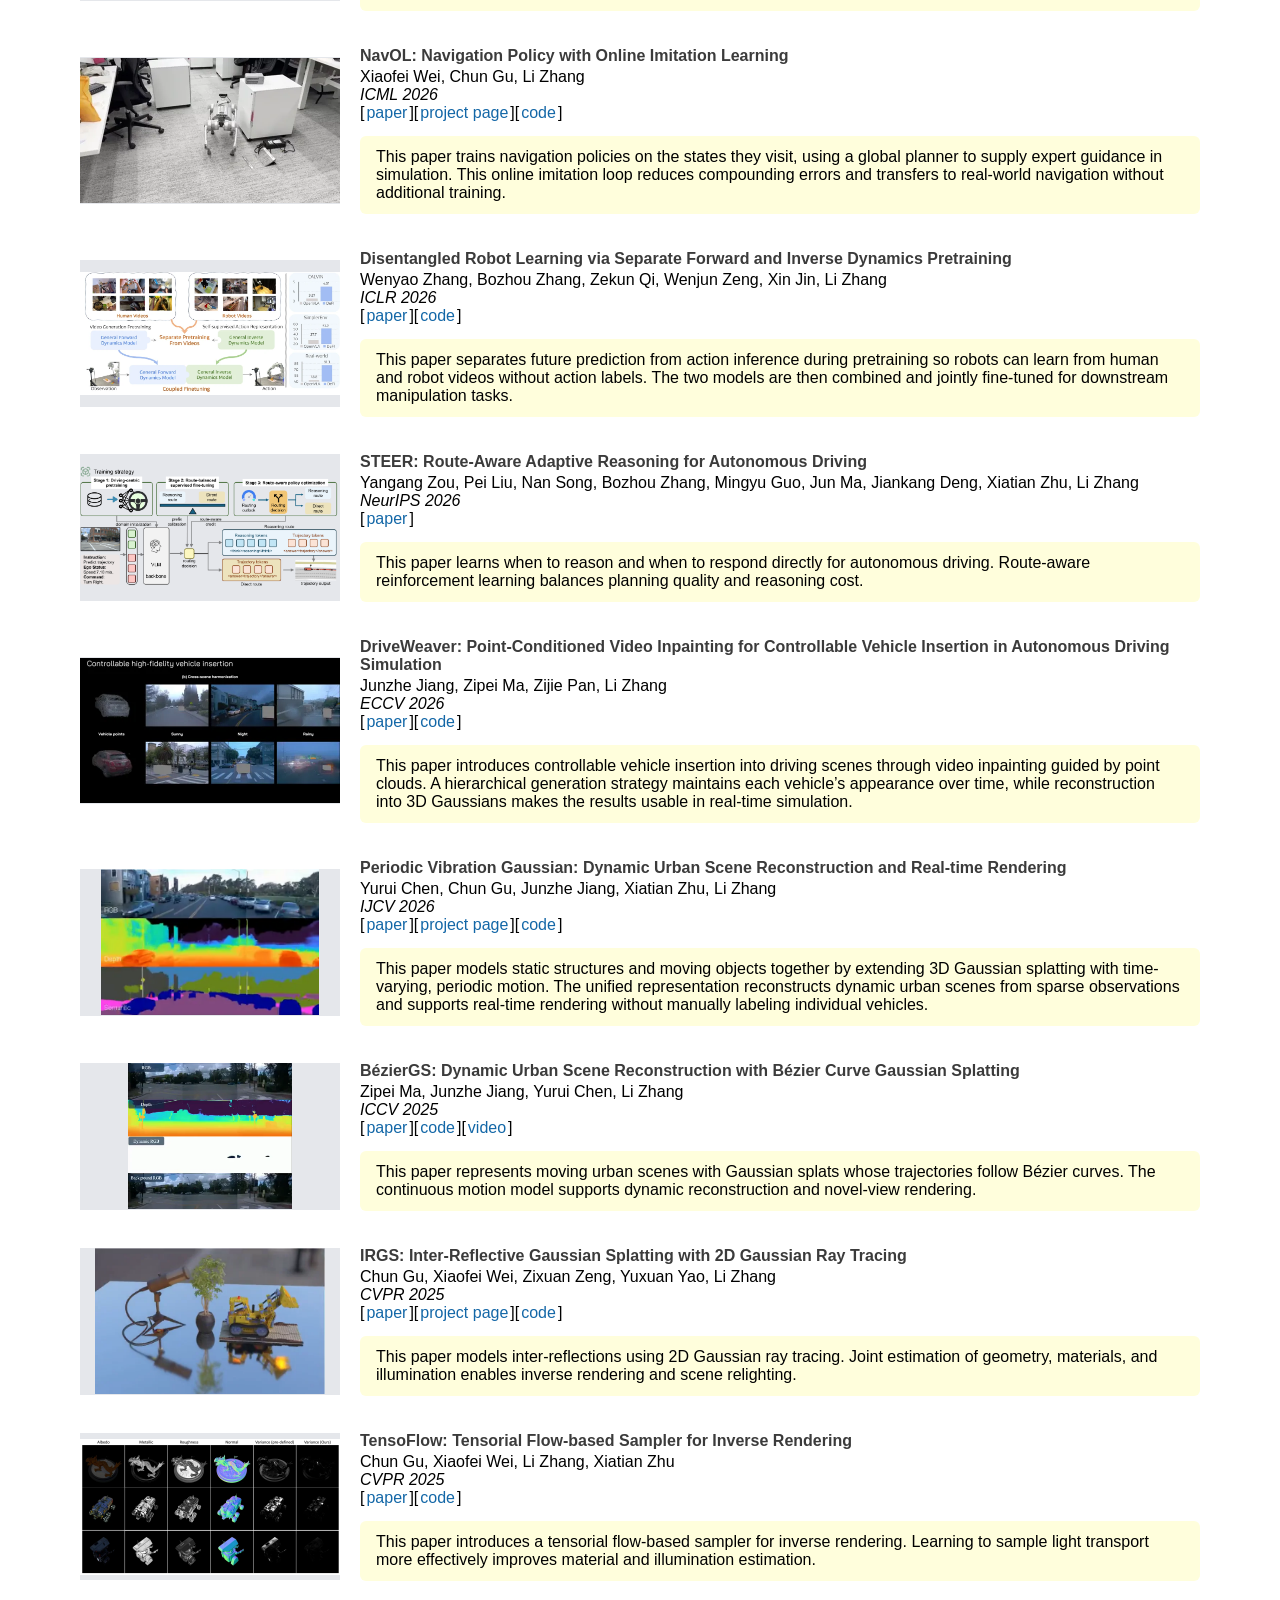
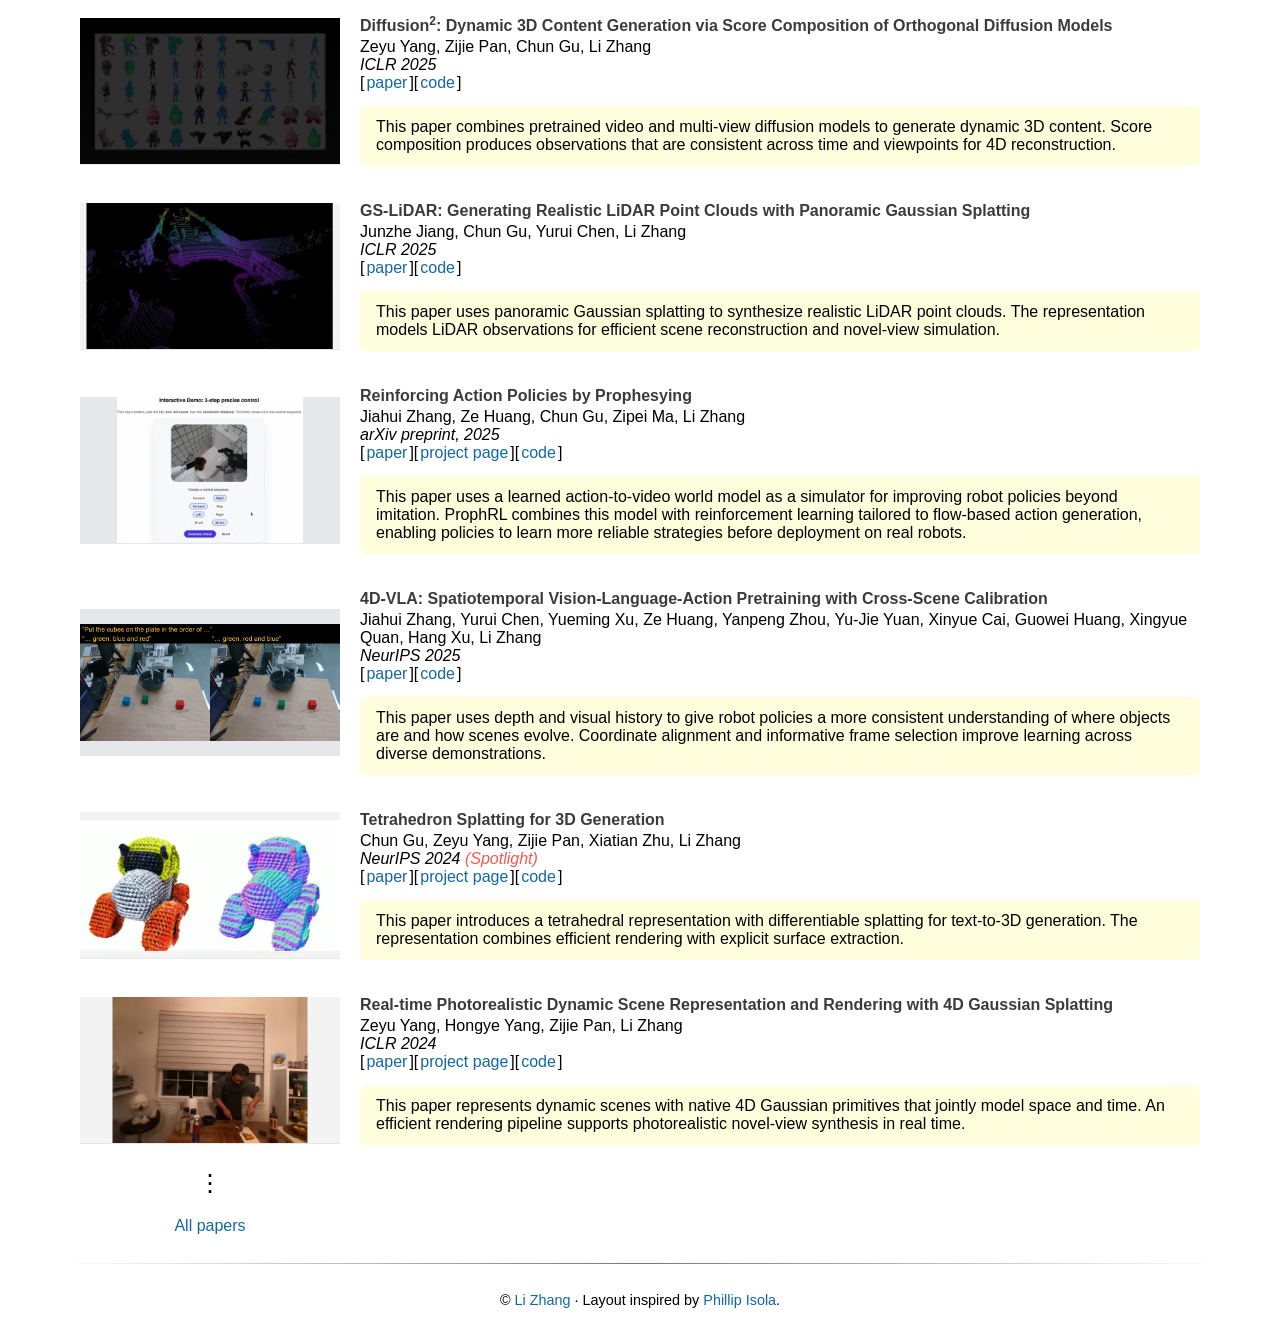
==== commit 559ee1a1: "Highlight X-World and update its arXiv link" ====
--- a/index.html
+++ b/index.html
@@ -7,9 +7,9 @@
 <meta name="HandheldFriendly" content="True">
 <meta name="MobileOptimized" content="320">
 <link rel="stylesheet" href="css/bootstrap.min.css">
-<link rel="stylesheet" href="css/style.css?v=fdm-hover-20261022">
+<link rel="stylesheet" href="css/style.css?v=lazy-media-20261123">
 <link rel="shortcut icon" type="image/png" href="https://www.campaign.ox.ac.uk/image/oxford-logo.png">
-<script src="js/publication-previews.js?v=visible-20261109" defer></script>
+<script src="js/publication-previews.js?v=visible-previews-20261123" defer></script>
 </head>
 
 <body>
@@ -17,7 +17,7 @@
   <header class="profile" aria-label="Li Zhang's profile">
     <span class="profile-photo">
       <img class="profile-photo-original" src="assets/li-zhang.webp" alt="Li Zhang" width="180" height="180" fetchpriority="high">
-      <img class="profile-photo-hover" src="assets/li-zhang-hover.png" alt="" aria-hidden="true" width="180" height="180">
+      <span class="profile-photo-hover" aria-hidden="true"></span>
     </span>
     <div class="profile-heading">
       <h1>Li Zhang</h1>
@@ -137,7 +137,12 @@
       <h2 id="publications">Highlighted papers <span class="all-papers">(<a class="full-list-link" href="publications.html">All papers</a>)</span></h2>
     </div>
     <article class="publication" id="x-wbc">
-      <a class="publication-preview" href="https://logosintelligencelab.github.io/x-wbc/" target="_blank" rel="noopener noreferrer" aria-label="View X-WBC: A Cross-Embodiment Foundation Model for Humanoid Whole-Body Control"><video class="publication-image" width="260" height="146" muted loop playsinline preload="none" poster="assets/publications/x-wbc-poster.webp" aria-label="X-WBC humanoid boxing and football demo"><source data-src="assets/publications/x-wbc-preview-10s.mp4" type="video/mp4"></video></a>
+      <a class="publication-preview" href="https://logosintelligencelab.github.io/x-wbc/" target="_blank" rel="noopener noreferrer" aria-label="View X-WBC: A Cross-Embodiment Foundation Model for Humanoid Whole-Body Control">
+        <video class="publication-image" width="260" height="146" muted loop playsinline preload="none" data-poster="assets/publications/x-wbc-poster.webp" aria-label="X-WBC humanoid boxing and football demo">
+          <source data-src="assets/publications/x-wbc-preview-10s.mp4" type="video/mp4">
+        </video>
+        <noscript><img class="publication-image" src="assets/publications/x-wbc-poster.webp" alt="" width="260" height="146" loading="lazy"></noscript>
+      </a>
       <div class="publication-details">
         <h3><a href="https://logosintelligencelab.github.io/x-wbc/" target="_blank" rel="noopener noreferrer">X-WBC: A Cross-Embodiment Foundation Model for Humanoid Whole-Body Control</a></h3>
         <p class="publication-authors">Juntong Zhang, Chun Gu, Li Zhang</p>
@@ -149,22 +154,27 @@
     <article class="publication" id="smr">
       <div class="publication-preview publication-video">
         <a class="publication-media-link" href="https://logosintelligencelab.github.io/SMR/" target="_blank" rel="noopener noreferrer" aria-label="View SMR: Learning Streaming Motion Retargeting for Humanoids from Human Semantic">
-          <video class="publication-image" width="260" height="146" muted loop playsinline preload="none" poster="assets/publications/smr-poster.webp" aria-label="SMR: Learning Streaming Motion Retargeting for Humanoids from Human Semantic">
-          <source data-src="assets/publications/smr-preview-9s.mp4" type="video/mp4">
-
-        </video>
+          <video class="publication-image" width="260" height="146" muted loop playsinline preload="none" data-poster="assets/publications/smr-poster.webp" aria-label="SMR: Learning Streaming Motion Retargeting for Humanoids from Human Semantic">
+            <source data-src="assets/publications/smr-preview-9s.mp4" type="video/mp4">
+          </video>
+        <noscript><img class="publication-image" src="assets/publications/smr-poster.webp" alt="" width="260" height="146" loading="lazy"></noscript>
         </a>
       </div>
       <div class="publication-details">
         <h3><a href="https://logosintelligencelab.github.io/SMR/" target="_blank" rel="noopener noreferrer">SMR: Learning Streaming Motion Retargeting for Humanoids from Human Semantic</a></h3>
         <p class="publication-authors">Chun Gu, Juntong Zhang, Jingyu Li, Li Zhang</p>
         <p class="publication-venue">arXiv preprint, 2026</p>
-        <p class="publication-links">[<a href="https://logosintelligencelab.github.io/SMR/paper.pdf" target="_blank" rel="noopener noreferrer">paper</a>][<a href="https://logosintelligencelab.github.io/SMR/" target="_blank" rel="noopener noreferrer">project page</a>][<a href="https://github.com/LogosIntelligenceLab/SMR" target="_blank" rel="noopener noreferrer">code</a>]</p>
+        <p class="publication-links">[<a href="https://arxiv.org/abs/2610.29169" target="_blank" rel="noopener noreferrer">paper</a>][<a href="https://logosintelligencelab.github.io/SMR/" target="_blank" rel="noopener noreferrer">project page</a>][<a href="https://github.com/LogosIntelligenceLab/SMR" target="_blank" rel="noopener noreferrer">code</a>]</p>
         <p class="publication-summary">This paper studies how humanoids can preserve the intent of human motion while respecting their own physical constraints. Physics-based experts provide trajectories for training a causal model that generates robot motion references from streaming human observations.</p>
       </div>
     </article>
     <article class="publication" id="tide">
-      <a class="publication-preview" href="https://logosintelligencelab.github.io/TIDE/" target="_blank" rel="noopener noreferrer" aria-label="View Training in Deployment: Human-in-the-loop Online Post-Training for Robot Manipulation"><video class="publication-image" width="260" height="146" muted loop playsinline preload="none" poster="assets/publications/tide-poster.webp" aria-label="TIDE — homepage towel-folding demonstration"><source data-src="assets/publications/tide-preview-8s.mp4" type="video/mp4"></video></a>
+      <a class="publication-preview" href="https://logosintelligencelab.github.io/TIDE/" target="_blank" rel="noopener noreferrer" aria-label="View Training in Deployment: Human-in-the-loop Online Post-Training for Robot Manipulation">
+        <video class="publication-image" width="260" height="146" muted loop playsinline preload="none" data-poster="assets/publications/tide-poster.webp" aria-label="TIDE — homepage towel-folding demonstration">
+          <source data-src="assets/publications/tide-preview-8s.mp4" type="video/mp4">
+        </video>
+        <noscript><img class="publication-image" src="assets/publications/tide-poster.webp" alt="" width="260" height="146" loading="lazy"></noscript>
+      </a>
       <div class="publication-details">
         <h3><a href="https://logosintelligencelab.github.io/TIDE/" target="_blank" rel="noopener noreferrer">Training in Deployment: Human-in-the-loop Online Post-Training for Robot Manipulation</a></h3>
         <p class="publication-authors">Chun Gu, Xiaofei Wei, Yiming Chen, Bozhou Zhang, Juntong Zhang, Xiatian Zhu, Li Zhang</p>
@@ -176,10 +186,10 @@
     <article class="publication" id="rove">
       <div class="publication-preview publication-video">
         <a class="publication-media-link" href="https://xpeng-robotics.github.io/rove/" target="_blank" rel="noopener noreferrer" aria-label="View ROVE: Unlocking Human Interventions for Humanoid Manipulation via Reinforcement Learning">
-          <video class="publication-image" width="260" height="146" muted loop playsinline preload="none" poster="assets/publications/rove-poster.webp" aria-label="ROVE: Unlocking Human Interventions for Humanoid Manipulation via Reinforcement Learning">
-          <source data-src="assets/publications/rove-preview-8s.mp4" type="video/mp4">
-
-        </video>
+          <video class="publication-image" width="260" height="146" muted loop playsinline preload="none" data-poster="assets/publications/rove-poster.webp" aria-label="ROVE: Unlocking Human Interventions for Humanoid Manipulation via Reinforcement Learning">
+            <source data-src="assets/publications/rove-preview-8s.mp4" type="video/mp4">
+          </video>
+        <noscript><img class="publication-image" src="assets/publications/rove-poster.webp" alt="" width="260" height="146" loading="lazy"></noscript>
         </a>
       </div>
       <div class="publication-details">
@@ -188,6 +198,16 @@
         <p class="publication-venue">arXiv preprint, 2026</p>
         <p class="publication-links">[<a href="https://arxiv.org/abs/2606.17011" target="_blank" rel="noopener noreferrer">paper</a>][<a href="https://xpeng-robotics.github.io/rove/" target="_blank" rel="noopener noreferrer">project page</a>]</p>
         <p class="publication-summary">This paper studies how humanoids can learn from human corrections that are not always expert demonstrations. Reinforcement learning identifies valuable behaviors in mixed-quality experience, while human videos help the value model recognize failures and recoveries.</p>
+      </div>
+    </article>
+    <article class="publication" id="x-world">
+      <a class="publication-preview" href="https://logosintelligencelab.github.io/X-World/" target="_blank" rel="noopener noreferrer" aria-label="View X-World project page"><img class="publication-image" src="assets/publications/x-world-teaser.webp" alt="X-World teaser showing manipulation tasks on two dual-arm UR5e setups and a Unitree G1 humanoid" width="1040" height="382" loading="lazy"></a>
+      <div class="publication-details">
+        <h3><a href="https://logosintelligencelab.github.io/X-World/" target="_blank" rel="noopener noreferrer">X-World: Transferring Video Priors to Cross-Embodiment Robot Control</a></h3>
+        <p class="publication-authors">Chun Gu, Xiaofei Wei, Yiming Chen, Juntong Zhang, Li Zhang</p>
+        <p class="publication-venue">arXiv preprint, 2026</p>
+        <p class="publication-links">[<a href="https://arxiv.org/abs/2611.33914" target="_blank" rel="noopener noreferrer">paper</a>][<a href="https://logosintelligencelab.github.io/X-World/" target="_blank" rel="noopener noreferrer">project page</a>][<a href="https://github.com/LogosIntelligenceLab/X-World" target="_blank" rel="noopener noreferrer">github</a>]</p>
+        <p class="publication-summary">X-World adapts a pretrained video diffusion model to observations from varying camera views. A Q-Former turns its features into tokens that guide a shared action expert across robot embodiments.</p>
       </div>
     </article>
     <article class="publication" id="ultratex">
@@ -202,9 +222,10 @@
     </article>
     <article class="publication" id="fdm">
       <a class="publication-preview" href="https://logosintelligencelab.github.io/FDM/#pipeline-detail" target="_blank" rel="noopener noreferrer" aria-label="View FDM pipeline animation and four-policy drawer-packing comparison">
-        <video class="publication-image" width="1280" height="720" muted loop playsinline preload="none" poster="assets/publications/fdm-poster.webp" aria-label="Animated FDM MoT pipeline followed by drawer packing comparison: FDM w/ VLM (Ours), FDM w/ VGM (Ours), pi 0.5, and FastWAM-Joint">
+        <video class="publication-image" width="1280" height="720" muted loop playsinline preload="none" data-poster="assets/publications/fdm-poster.webp" aria-label="Animated FDM MoT pipeline followed by drawer packing comparison: FDM w/ VLM (Ours), FDM w/ VGM (Ours), pi 0.5, and FastWAM-Joint">
           <source data-src="assets/publications/fdm-overview-comparison.mp4" type="video/mp4">
         </video>
+        <noscript><img class="publication-image" src="assets/publications/fdm-poster.webp" alt="" width="1280" height="720" loading="lazy"></noscript>
       </a>
       <div class="publication-details">
         <h3><a href="https://logosintelligencelab.github.io/FDM/" target="_blank" rel="noopener noreferrer">Forward Dynamics Models</a></h3>
@@ -217,9 +238,10 @@
     <article class="publication" id="tacpac">
       <div class="publication-preview publication-video">
         <a class="publication-media-link" href="https://logosintelligencelab.github.io/TacPAC/" target="_blank" rel="noopener noreferrer" aria-label="View TacPAC: Tactile Prediction and Real-Time Action Correction in World-Action Models for Contact-Rich Manipulation">
-          <video class="publication-image" width="260" height="146" muted loop playsinline preload="none" poster="assets/publications/tacpac-poster.webp" aria-label="TacPAC — complete expansion-card insertion task, from grasping to insertion and release">
+          <video class="publication-image" width="260" height="146" muted loop playsinline preload="none" data-poster="assets/publications/tacpac-poster.webp" aria-label="TacPAC — complete expansion-card insertion task, from grasping to insertion and release">
             <source data-src="assets/publications/tacpac-complete-task.mp4" type="video/mp4">
           </video>
+          <noscript><img class="publication-image" src="assets/publications/tacpac-poster.webp" alt="" width="260" height="146" loading="lazy"></noscript>
         </a>
       </div>
       <div class="publication-details">
@@ -241,7 +263,12 @@
       </div>
     </article>
     <article class="publication" id="a2world">
-      <a class="publication-preview" href="https://logosintelligencelab.github.io/A2World/" target="_blank" rel="noopener noreferrer" aria-label="View Learning Transferable Dynamics Priors from Action to World Modeling"><video class="publication-image" width="260" height="146" muted loop playsinline preload="none" poster="assets/publications/a2world-chain-poster.webp" aria-label="A2World — Put chain in the box, real-world execution"><source data-src="assets/publications/a2world-chain-preview-8s.mp4" type="video/mp4"></video></a>
+      <a class="publication-preview" href="https://logosintelligencelab.github.io/A2World/" target="_blank" rel="noopener noreferrer" aria-label="View Learning Transferable Dynamics Priors from Action to World Modeling">
+        <video class="publication-image" width="260" height="146" muted loop playsinline preload="none" data-poster="assets/publications/a2world-chain-poster.webp" aria-label="A2World — Put chain in the box, real-world execution">
+          <source data-src="assets/publications/a2world-chain-preview-8s.mp4" type="video/mp4">
+        </video>
+        <noscript><img class="publication-image" src="assets/publications/a2world-chain-poster.webp" alt="" width="260" height="146" loading="lazy"></noscript>
+      </a>
       <div class="publication-details">
         <h3><a href="https://logosintelligencelab.github.io/A2World/" target="_blank" rel="noopener noreferrer">Learning Transferable Dynamics Priors from Action to World Modeling</a></h3>
         <p class="publication-authors">Ze Huang, Jiahui Zhang, Hairuo Liu, Chenxi Zhang, Ran Cheng, Li Zhang</p>
@@ -254,9 +281,8 @@
       <div class="publication-preview publication-video">
         <a class="publication-media-link" href="https://logosintelligencelab.github.io/MoLA/" target="_blank" rel="noopener noreferrer" aria-label="View From Imagined Futures to Executable Actions: Mixture of Latent Actions for Robot Manipulation">
           <video class="publication-image" width="260" height="146" muted loop playsinline preload="none" aria-label="MoLA — real-world UR5e manipulation demo">
-          <source data-src="assets/publications/mola-demo-5s.mp4" type="video/mp4">
-
-        </video>
+            <source data-src="assets/publications/mola-demo-5s.mp4" type="video/mp4">
+          </video>
         </a>
       </div>
       <div class="publication-details">
@@ -268,7 +294,12 @@
       </div>
     </article>
     <article class="publication" id="navol">
-      <a class="publication-preview" href="https://logosintelligencelab.github.io/NavOL/" target="_blank" rel="noopener noreferrer" aria-label="View NavOL: Navigation Policy with Online Imitation Learning"><video class="publication-image" width="260" height="146" muted loop playsinline preload="none" poster="assets/publications/navol-poster.webp" aria-label="NavOL: Navigation Policy with Online Imitation Learning — demo"><source data-src="assets/publications/navol-preview-8s.mp4" type="video/mp4"></video></a>
+      <a class="publication-preview" href="https://logosintelligencelab.github.io/NavOL/" target="_blank" rel="noopener noreferrer" aria-label="View NavOL: Navigation Policy with Online Imitation Learning">
+        <video class="publication-image" width="260" height="146" muted loop playsinline preload="none" data-poster="assets/publications/navol-poster.webp" aria-label="NavOL: Navigation Policy with Online Imitation Learning — demo">
+          <source data-src="assets/publications/navol-preview-8s.mp4" type="video/mp4">
+        </video>
+        <noscript><img class="publication-image" src="assets/publications/navol-poster.webp" alt="" width="260" height="146" loading="lazy"></noscript>
+      </a>
       <div class="publication-details">
         <h3><a href="https://logosintelligencelab.github.io/NavOL/" target="_blank" rel="noopener noreferrer">NavOL: Navigation Policy with Online Imitation Learning</a></h3>
         <p class="publication-authors">Xiaofei Wei, Chun Gu, Li Zhang</p>
@@ -300,9 +331,10 @@
     <article class="publication" id="driveweaver">
       <div class="publication-preview publication-video">
         <a class="publication-media-link" href="https://github.com/LogosIntelligenceLab/DriveWeaver" target="_blank" rel="noopener noreferrer" aria-label="View DriveWeaver: Point-Conditioned Video Inpainting for Controllable Vehicle Insertion in Autonomous Driving Simulation">
-          <video class="publication-image" width="260" height="146" muted loop playsinline preload="none" poster="assets/publications/driveweaver-poster.webp" aria-label="DriveWeaver: vehicle insertion in sunny, nighttime, and rainy scenes">
+          <video class="publication-image" width="260" height="146" muted loop playsinline preload="none" data-poster="assets/publications/driveweaver-poster.webp" aria-label="DriveWeaver: vehicle insertion in sunny, nighttime, and rainy scenes">
             <source data-src="assets/publications/driveweaver-preview.mp4" type="video/mp4">
           </video>
+          <noscript><img class="publication-image" src="assets/publications/driveweaver-poster.webp" alt="" width="260" height="146" loading="lazy"></noscript>
         </a>
       </div>
       <div class="publication-details">
@@ -316,10 +348,10 @@
     <article class="publication" id="pvg">
       <div class="publication-preview publication-video">
         <a class="publication-media-link" href="https://logosintelligencelab.github.io/PVG/" target="_blank" rel="noopener noreferrer" aria-label="View Periodic Vibration Gaussian: Dynamic Urban Scene Reconstruction and Real-time Rendering">
-          <video class="publication-image" width="260" height="146" muted loop playsinline preload="none" poster="assets/publications/pvg-poster.webp" aria-label="Periodic Vibration Gaussian: Dynamic Urban Scene Reconstruction and Real-time Rendering">
-          <source data-src="assets/publications/pvg-preview-4s.mp4" type="video/mp4">
-
-        </video>
+          <video class="publication-image" width="260" height="146" muted loop playsinline preload="none" data-poster="assets/publications/pvg-poster.webp" aria-label="Periodic Vibration Gaussian: Dynamic Urban Scene Reconstruction and Real-time Rendering">
+            <source data-src="assets/publications/pvg-preview-4s.mp4" type="video/mp4">
+          </video>
+        <noscript><img class="publication-image" src="assets/publications/pvg-poster.webp" alt="" width="260" height="146" loading="lazy"></noscript>
         </a>
       </div>
       <div class="publication-details">
@@ -331,7 +363,12 @@
       </div>
     </article>
     <article class="publication" id="beziergs">
-      <a class="publication-preview" href="assets/publications/beziergs-separation-clean.mp4" aria-label="View BézierGS demo"><video class="publication-image" width="260" height="146" muted loop playsinline preload="none" poster="assets/publications/beziergs-separation-clean-poster.webp" aria-label="BézierGS — RGB, depth, dynamic RGB and background RGB decomposition"><source data-src="assets/publications/beziergs-separation-clean.mp4" type="video/mp4"></video></a>
+      <a class="publication-preview" href="assets/publications/beziergs-separation-clean.mp4" aria-label="View BézierGS demo">
+        <video class="publication-image" width="260" height="146" muted loop playsinline preload="none" data-poster="assets/publications/beziergs-separation-clean-poster.webp" aria-label="BézierGS — RGB, depth, dynamic RGB and background RGB decomposition">
+          <source data-src="assets/publications/beziergs-separation-clean.mp4" type="video/mp4">
+        </video>
+        <noscript><img class="publication-image" src="assets/publications/beziergs-separation-clean-poster.webp" alt="" width="260" height="146" loading="lazy"></noscript>
+      </a>
       <div class="publication-details">
         <h3><a href="https://arxiv.org/abs/2506.22099" target="_blank" rel="noopener noreferrer">BézierGS: Dynamic Urban Scene Reconstruction with Bézier Curve Gaussian Splatting</a></h3>
         <p class="publication-authors">Zipei Ma, Junzhe Jiang, Yurui Chen, Li Zhang</p>
@@ -341,7 +378,12 @@
       </div>
     </article>
     <article class="publication" id="irgs">
-      <a class="publication-preview" href="https://logosintelligencelab.github.io/IRGS/" target="_blank" rel="noopener noreferrer" aria-label="View IRGS: Inter-Reflective Gaussian Splatting with 2D Gaussian Ray Tracing"><video class="publication-image" width="260" height="146" muted loop playsinline preload="none" poster="assets/publications/irgs-left-poster.webp" aria-label="IRGS: Inter-Reflective Gaussian Splatting with 2D Gaussian Ray Tracing — overview"><source data-src="assets/publications/irgs-left-preview.mp4" type="video/mp4"></video></a>
+      <a class="publication-preview" href="https://logosintelligencelab.github.io/IRGS/" target="_blank" rel="noopener noreferrer" aria-label="View IRGS: Inter-Reflective Gaussian Splatting with 2D Gaussian Ray Tracing">
+        <video class="publication-image" width="260" height="146" muted loop playsinline preload="none" data-poster="assets/publications/irgs-left-poster.webp" aria-label="IRGS: Inter-Reflective Gaussian Splatting with 2D Gaussian Ray Tracing — overview">
+          <source data-src="assets/publications/irgs-left-preview.mp4" type="video/mp4">
+        </video>
+        <noscript><img class="publication-image" src="assets/publications/irgs-left-poster.webp" alt="" width="260" height="146" loading="lazy"></noscript>
+      </a>
       <div class="publication-details">
         <h3><a href="https://logosintelligencelab.github.io/IRGS/" target="_blank" rel="noopener noreferrer">IRGS: Inter-Reflective Gaussian Splatting with 2D Gaussian Ray Tracing</a></h3>
         <p class="publication-authors">Chun Gu, Xiaofei Wei, Zixuan Zeng, Yuxuan Yao, Li Zhang</p>
@@ -361,7 +403,12 @@
       </div>
     </article>
     <article class="publication" id="diffusion2">
-      <a class="publication-preview" href="https://arxiv.org/abs/2404.02148" target="_blank" rel="noopener noreferrer" aria-label="View Diffusion2: Dynamic 3D Content Generation via Score Composition of Orthogonal Diffusion Models"><video class="publication-image" width="260" height="146" muted loop playsinline preload="none" poster="assets/publications/diffusion2-poster.webp" aria-label="Diffusion2: Dynamic 3D Content Generation via Score Composition of Orthogonal Diffusion Models — overview"><source data-src="assets/publications/diffusion2-preview.mp4" type="video/mp4"></video></a>
+      <a class="publication-preview" href="https://arxiv.org/abs/2404.02148" target="_blank" rel="noopener noreferrer" aria-label="View Diffusion2: Dynamic 3D Content Generation via Score Composition of Orthogonal Diffusion Models">
+        <video class="publication-image" width="260" height="146" muted loop playsinline preload="none" data-poster="assets/publications/diffusion2-poster.webp" aria-label="Diffusion2: Dynamic 3D Content Generation via Score Composition of Orthogonal Diffusion Models — overview">
+          <source data-src="assets/publications/diffusion2-preview.mp4" type="video/mp4">
+        </video>
+        <noscript><img class="publication-image" src="assets/publications/diffusion2-poster.webp" alt="" width="260" height="146" loading="lazy"></noscript>
+      </a>
       <div class="publication-details">
         <h3><a href="https://arxiv.org/abs/2404.02148" target="_blank" rel="noopener noreferrer">Diffusion<sup>2</sup>: Dynamic 3D Content Generation via Score Composition of Orthogonal Diffusion Models</a></h3>
         <p class="publication-authors">Zeyu Yang, Zijie Pan, Chun Gu, Li Zhang</p>
@@ -371,7 +418,12 @@
       </div>
     </article>
     <article class="publication" id="gs-lidar">
-      <a class="publication-preview" href="https://arxiv.org/abs/2501.13971" target="_blank" rel="noopener noreferrer" aria-label="View GS-LiDAR: Generating Realistic LiDAR Point Clouds with Panoramic Gaussian Splatting"><video class="publication-image" width="260" height="146" muted loop playsinline preload="none" poster="assets/publications/gs-lidar-poster.webp" aria-label="GS-LiDAR: Generating Realistic LiDAR Point Clouds with Panoramic Gaussian Splatting — overview"><source data-src="assets/publications/gs-lidar-preview.mp4" type="video/mp4"></video></a>
+      <a class="publication-preview" href="https://arxiv.org/abs/2501.13971" target="_blank" rel="noopener noreferrer" aria-label="View GS-LiDAR: Generating Realistic LiDAR Point Clouds with Panoramic Gaussian Splatting">
+        <video class="publication-image" width="260" height="146" muted loop playsinline preload="none" data-poster="assets/publications/gs-lidar-poster.webp" aria-label="GS-LiDAR: Generating Realistic LiDAR Point Clouds with Panoramic Gaussian Splatting — overview">
+          <source data-src="assets/publications/gs-lidar-preview.mp4" type="video/mp4">
+        </video>
+        <noscript><img class="publication-image" src="assets/publications/gs-lidar-poster.webp" alt="" width="260" height="146" loading="lazy"></noscript>
+      </a>
       <div class="publication-details">
         <h3><a href="https://arxiv.org/abs/2501.13971" target="_blank" rel="noopener noreferrer">GS-LiDAR: Generating Realistic LiDAR Point Clouds with Panoramic Gaussian Splatting</a></h3>
         <p class="publication-authors">Junzhe Jiang, Chun Gu, Yurui Chen, Li Zhang</p>
@@ -381,7 +433,12 @@
       </div>
     </article>
     <article class="publication" id="prophrl">
-      <a class="publication-preview" href="https://logosintelligencelab.github.io/ProphRL/" target="_blank" rel="noopener noreferrer" aria-label="View Reinforcing Action Policies by Prophesying"><video class="publication-image" width="260" height="146" muted loop playsinline preload="none" poster="assets/publications/prophrl-control-poster.webp" aria-label="ProphRL — interactive demo: 3-step precise control"><source data-src="assets/publications/prophrl-control-preview-10s.mp4" type="video/mp4"></video></a>
+      <a class="publication-preview" href="https://logosintelligencelab.github.io/ProphRL/" target="_blank" rel="noopener noreferrer" aria-label="View Reinforcing Action Policies by Prophesying">
+        <video class="publication-image" width="260" height="146" muted loop playsinline preload="none" data-poster="assets/publications/prophrl-control-poster.webp" aria-label="ProphRL — interactive demo: 3-step precise control">
+          <source data-src="assets/publications/prophrl-control-preview-10s.mp4" type="video/mp4">
+        </video>
+        <noscript><img class="publication-image" src="assets/publications/prophrl-control-poster.webp" alt="" width="260" height="146" loading="lazy"></noscript>
+      </a>
       <div class="publication-details">
         <h3><a href="https://logosintelligencelab.github.io/ProphRL/" target="_blank" rel="noopener noreferrer">Reinforcing Action Policies by Prophesying</a></h3>
         <p class="publication-authors">Jiahui Zhang, Ze Huang, Chun Gu, Zipei Ma, Li Zhang</p>
@@ -391,7 +448,12 @@
       </div>
     </article>
     <article class="publication" id="4dvla">
-      <a class="publication-preview" href="https://github.com/LogosIntelligenceLab/4D-VLA" target="_blank" rel="noopener noreferrer" aria-label="View 4D-VLA: Spatiotemporal Vision-Language-Action Pretraining with Cross-Scene Calibration"><video class="publication-image" width="260" height="146" muted loop playsinline preload="none" poster="assets/publications/4dvla-cube-order-poster.webp" aria-label="4D-VLA — instruction following: green-blue-red and green-red-blue cube sequences"><source data-src="assets/publications/4dvla-cube-order-comparison.mp4" type="video/mp4"></video></a>
+      <a class="publication-preview" href="https://github.com/LogosIntelligenceLab/4D-VLA" target="_blank" rel="noopener noreferrer" aria-label="View 4D-VLA: Spatiotemporal Vision-Language-Action Pretraining with Cross-Scene Calibration">
+        <video class="publication-image" width="260" height="146" muted loop playsinline preload="none" data-poster="assets/publications/4dvla-cube-order-poster.webp" aria-label="4D-VLA — instruction following: green-blue-red and green-red-blue cube sequences">
+          <source data-src="assets/publications/4dvla-cube-order-comparison.mp4" type="video/mp4">
+        </video>
+        <noscript><img class="publication-image" src="assets/publications/4dvla-cube-order-poster.webp" alt="" width="260" height="146" loading="lazy"></noscript>
+      </a>
       <div class="publication-details">
         <h3><a href="https://github.com/LogosIntelligenceLab/4D-VLA" target="_blank" rel="noopener noreferrer">4D-VLA: Spatiotemporal Vision-Language-Action Pretraining with Cross-Scene Calibration</a></h3>
         <p class="publication-authors">Jiahui Zhang, Yurui Chen, Yueming Xu, Ze Huang, Yanpeng Zhou, Yu-Jie Yuan, Xinyue Cai, Guowei Huang, Xingyue Quan, Hang Xu, Li Zhang</p>
@@ -401,7 +463,12 @@
       </div>
     </article>
     <article class="publication" id="tetrahedron-splatting">
-      <a class="publication-preview" href="https://logosintelligencelab.github.io/tet-splatting/" target="_blank" rel="noopener noreferrer" aria-label="View Tetrahedron Splatting for 3D Generation"><video class="publication-image" width="260" height="146" muted loop playsinline preload="none" poster="assets/publications/tetrahedron-splatting-poster.webp" aria-label="Tetrahedron Splatting for 3D Generation — overview"><source data-src="assets/publications/tetrahedron-splatting-preview.mp4" type="video/mp4"></video></a>
+      <a class="publication-preview" href="https://logosintelligencelab.github.io/tet-splatting/" target="_blank" rel="noopener noreferrer" aria-label="View Tetrahedron Splatting for 3D Generation">
+        <video class="publication-image" width="260" height="146" muted loop playsinline preload="none" data-poster="assets/publications/tetrahedron-splatting-poster.webp" aria-label="Tetrahedron Splatting for 3D Generation — overview">
+          <source data-src="assets/publications/tetrahedron-splatting-preview.mp4" type="video/mp4">
+        </video>
+        <noscript><img class="publication-image" src="assets/publications/tetrahedron-splatting-poster.webp" alt="" width="260" height="146" loading="lazy"></noscript>
+      </a>
       <div class="publication-details">
         <h3><a href="https://logosintelligencelab.github.io/tet-splatting/" target="_blank" rel="noopener noreferrer">Tetrahedron Splatting for 3D Generation</a></h3>
         <p class="publication-authors">Chun Gu, Zeyu Yang, Zijie Pan, Xiatian Zhu, Li Zhang</p>
@@ -411,7 +478,12 @@
       </div>
     </article>
     <article class="publication" id="4dgs">
-      <a class="publication-preview" href="https://logosintelligencelab.github.io/4d-gaussian-splatting/" target="_blank" rel="noopener noreferrer" aria-label="View Real-time Photorealistic Dynamic Scene Representation and Rendering with 4D Gaussian Splatting"><video class="publication-image" width="260" height="146" muted loop playsinline preload="none" poster="assets/publications/4dgs-poster.webp" aria-label="Real-time Photorealistic Dynamic Scene Representation and Rendering with 4D Gaussian Splatting — overview"><source data-src="assets/publications/4dgs-preview.mp4" type="video/mp4"></video></a>
+      <a class="publication-preview" href="https://logosintelligencelab.github.io/4d-gaussian-splatting/" target="_blank" rel="noopener noreferrer" aria-label="View Real-time Photorealistic Dynamic Scene Representation and Rendering with 4D Gaussian Splatting">
+        <video class="publication-image" width="260" height="146" muted loop playsinline preload="none" data-poster="assets/publications/4dgs-poster.webp" aria-label="Real-time Photorealistic Dynamic Scene Representation and Rendering with 4D Gaussian Splatting — overview">
+          <source data-src="assets/publications/4dgs-preview.mp4" type="video/mp4">
+        </video>
+        <noscript><img class="publication-image" src="assets/publications/4dgs-poster.webp" alt="" width="260" height="146" loading="lazy"></noscript>
+      </a>
       <div class="publication-details">
         <h3><a href="https://logosintelligencelab.github.io/4d-gaussian-splatting/" target="_blank" rel="noopener noreferrer">Real-time Photorealistic Dynamic Scene Representation and Rendering with 4D Gaussian Splatting</a></h3>
         <p class="publication-authors">Zeyu Yang, Hongye Yang, Zijie Pan, Li Zhang</p>
--- a/css/style.css
+++ b/css/style.css
@@ -137,6 +137,10 @@
 }
 
 @media (hover: hover) {
+    .profile-photo .profile-photo-hover {
+        background: url("../assets/li-zhang-hover.webp") center / cover no-repeat;
+    }
+
     .profile-photo:hover .profile-photo-original {
         opacity: 0;
     }
@@ -341,6 +345,7 @@
 }
 
 .publication-preview > .publication-image,
+.publication-preview noscript .publication-image,
 .publication-video .publication-image {
     position: absolute;
     inset: 0;
